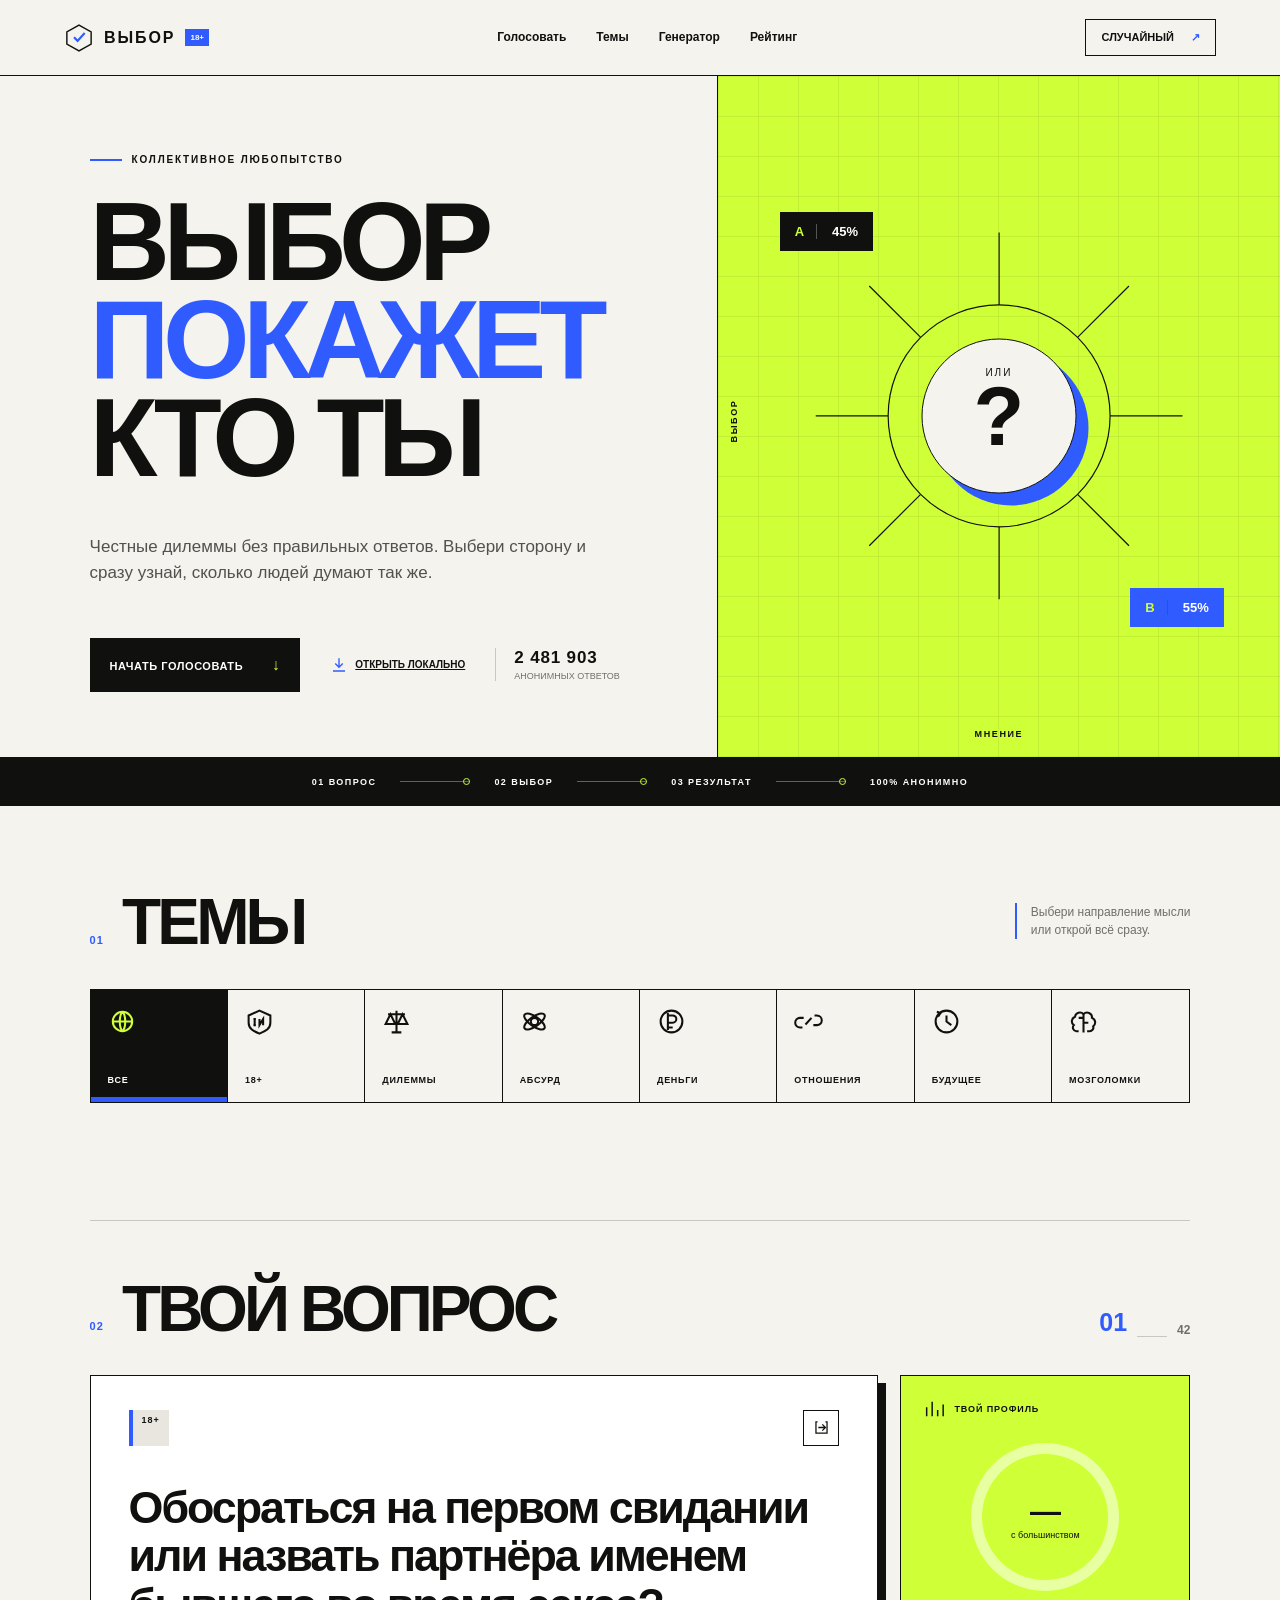
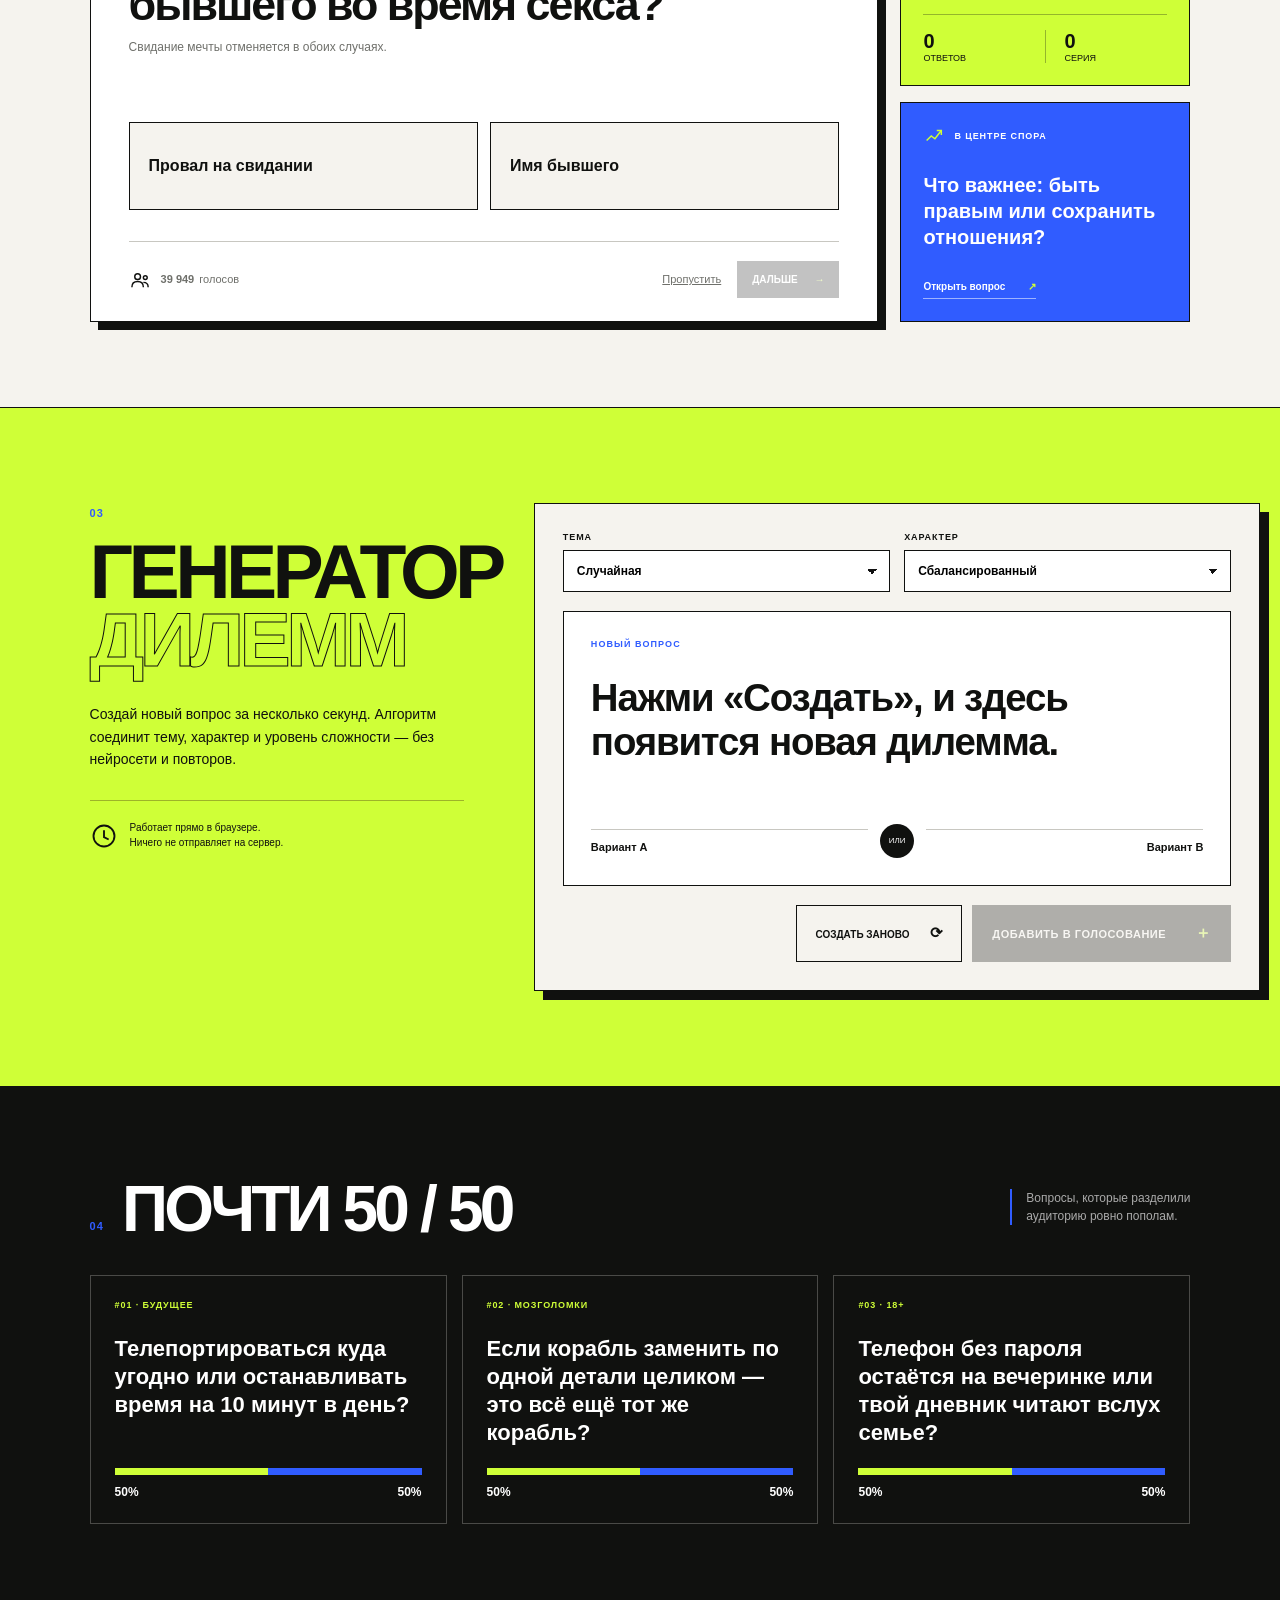
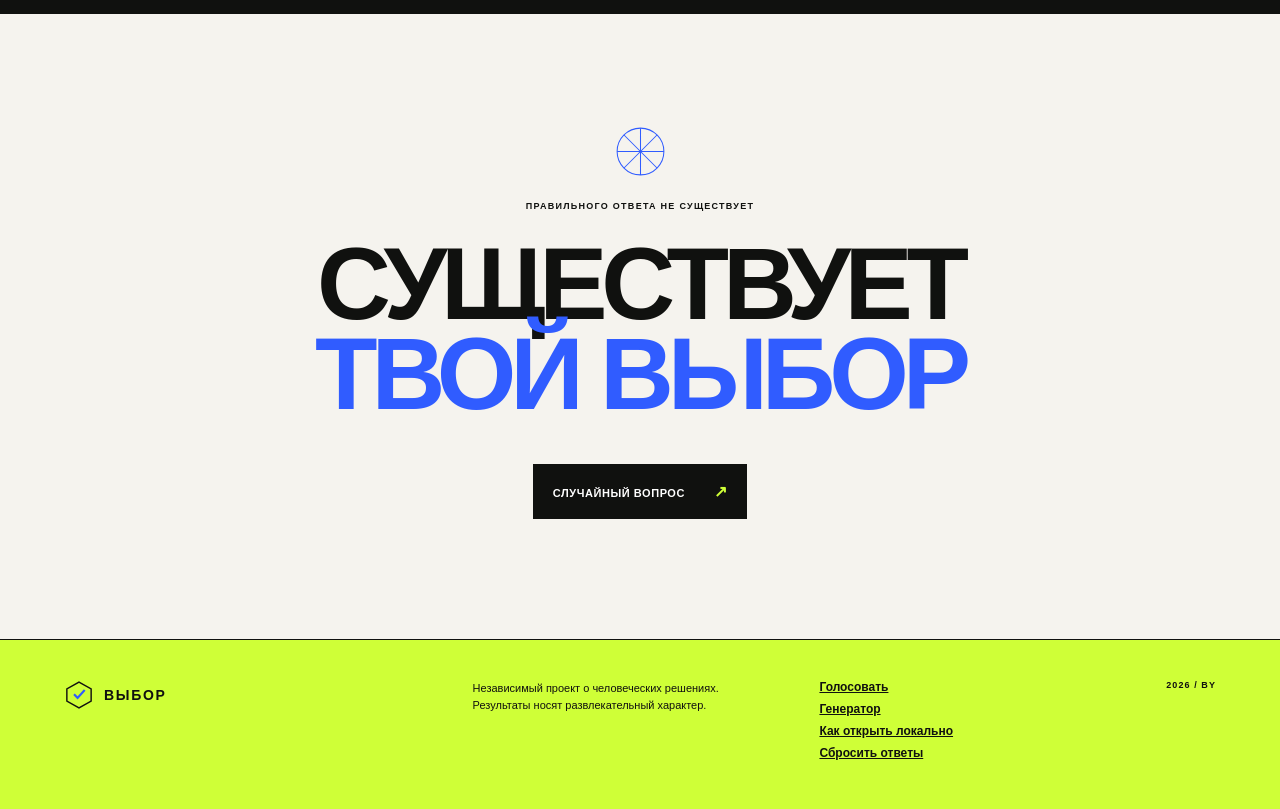
==== index.html @ ebdf3d7d "Add provocative adult dilemma category" ====
<!doctype html>
<html lang="ru">
<head>
  <meta charset="UTF-8" />
  <meta name="viewport" content="width=device-width, initial-scale=1.0" />
  <meta name="theme-color" content="#f5f3ee" />
  <title>Выбор — вопросы, которые делят людей</title>
  <meta name="description" content="Голосуй, сравнивай ответы и создавай собственные дилеммы." />
  <link rel="stylesheet" href="style.css" />
  <link rel="stylesheet" href="local-help.css" />
</head>
<body>
  <header class="site-header">
    <a class="brand" href="#top" aria-label="На главную">
      <svg viewBox="0 0 42 42" aria-hidden="true"><path d="M21 3 38 12.5v17L21 39 4 29.5v-17Z"/><path d="m14 20 5 5 10-11"/></svg>
      <span>ВЫБОР</span><i class="age-label">18+</i>
    </a>
    <nav class="nav" aria-label="Основная навигация">
      <button data-scroll="vote">Голосовать</button>
      <button data-scroll="topics">Темы</button>
      <button data-scroll="generator">Генератор</button>
      <button data-scroll="rating">Рейтинг</button>
    </nav>
    <button class="header-action" id="randomHeader">Случайный <span>↗</span></button>
  </header>

  <main id="top">
    <section class="hero">
      <div class="hero-copy">
        <div class="overline"><i></i> Коллективное любопытство</div>
        <h1>ВЫБОР<br><span>ПОКАЖЕТ</span><br>КТО ТЫ</h1>
        <p>Честные дилеммы без правильных ответов. Выбери сторону и сразу узнай, сколько людей думают так же.</p>
        <div class="hero-actions">
          <button class="solid-btn" data-scroll="vote">Начать голосовать <span>↓</span></button>
          <button class="local-help-link" data-local-help><svg viewBox="0 0 24 24"><path d="M12 3v12M7 10l5 5 5-5M4 20h16"/></svg> Открыть локально</button>
          <div class="total-counter"><strong id="totalVotesHero">2 481 903</strong><small>анонимных ответов</small></div>
        </div>
      </div>
      <div class="decision-visual" aria-hidden="true">
        <div class="visual-grid"></div>
        <svg class="visual-lines" viewBox="0 0 600 600">
          <path d="M300 67v92M300 441v92M67 300h92M441 300h92"/>
          <path d="M135 135l65 65M400 400l65 65M465 135l-65 65M200 400l-65 65"/>
          <circle cx="300" cy="300" r="141"/>
          <circle cx="300" cy="300" r="92"/>
        </svg>
        <div class="visual-core"><span>ИЛИ</span><b>?</b></div>
        <div class="node node-a"><i>A</i><span>45%</span></div>
        <div class="node node-b"><i>B</i><span>55%</span></div>
        <span class="axis-label label-x">МНЕНИЕ</span>
        <span class="axis-label label-y">ВЫБОР</span>
      </div>
    </section>

    <div class="signal-line" aria-hidden="true"><span>01 ВОПРОС</span><i></i><span>02 ВЫБОР</span><i></i><span>03 РЕЗУЛЬТАТ</span><i></i><span>100% АНОНИМНО</span></div>

    <section class="topics-section" id="topics">
      <div class="section-heading">
        <div><span class="section-number">01</span><h2>Темы</h2></div>
        <p>Выбери направление мысли<br>или открой всё сразу.</p>
      </div>
      <div class="topic-list" id="topicList"></div>
    </section>

    <section class="vote-section" id="vote">
      <div class="section-heading vote-heading">
        <div><span class="section-number">02</span><h2>Твой вопрос</h2></div>
        <div class="question-index"><span id="currentIndex">01</span><i></i><span id="questionCount">30</span></div>
      </div>

      <div class="vote-layout">
        <article class="poll-card" id="pollCard">
          <div class="card-topline">
            <span class="category-pill" id="questionCategory">ДИЛЕММЫ</span>
            <button class="icon-btn" id="copyBtn" title="Скопировать ссылку" aria-label="Скопировать ссылку">
              <svg viewBox="0 0 24 24"><path d="M8 12h8M13 8l4 4-4 4"/><path d="M17 5h2v14H5V5h2"/></svg>
            </button>
          </div>
          <h3 id="questionText">Загрузка вопроса…</h3>
          <p class="question-note" id="questionNote"></p>
          <div class="options" id="options" role="group" aria-label="Варианты ответа"></div>
          <div class="result-message" id="resultMessage" aria-live="polite"></div>
          <div class="card-footer">
            <div class="vote-count"><svg viewBox="0 0 24 24"><circle cx="9" cy="9" r="3"/><circle cx="17" cy="10" r="2"/><path d="M3 20c0-4 2-6 6-6s6 2 6 6M15 15c3 0 5 2 5 5"/></svg><strong id="voteCount">0</strong> голосов</div>
            <div class="card-actions"><button class="text-btn" id="skipBtn">Пропустить</button><button class="next-btn" id="nextBtn" disabled>Дальше <span>→</span></button></div>
          </div>
        </article>

        <aside class="side-panel">
          <div class="side-card your-stats">
            <div class="side-title"><svg viewBox="0 0 24 24"><path d="M4 20V10M10 20V4M16 20v-7M22 20V7"/></svg><span>ТВОЙ ПРОФИЛЬ</span></div>
            <div class="stat-ring" id="statRing"><strong id="agreementRate">—</strong><small>с большинством</small></div>
            <div class="mini-stats"><div><b id="answeredCount">0</b><span>ответов</span></div><div><b id="streakCount">0</b><span>серия</span></div></div>
          </div>
          <div class="side-card hot-card">
            <div class="side-title"><svg viewBox="0 0 24 24"><path d="M4 17 9 12l4 3 7-9"/><path d="M15 6h5v5"/></svg><span>В ЦЕНТРЕ СПОРА</span></div>
            <p id="hotQuestion">Что важнее: быть правым или сохранить отношения?</p>
            <button id="hotBtn">Открыть вопрос <span>↗</span></button>
          </div>
        </aside>
      </div>
    </section>

    <section class="generator-section" id="generator">
      <div class="generator-intro">
        <span class="section-number">03</span>
        <h2>Генератор<br><span>дилемм</span></h2>
        <p>Создай новый вопрос за несколько секунд. Алгоритм соединит тему, характер и уровень сложности — без нейросети и повторов.</p>
        <div class="generator-note"><svg viewBox="0 0 24 24"><circle cx="12" cy="12" r="9"/><path d="M12 7v6l4 2"/></svg><span>Работает прямо в браузере.<br>Ничего не отправляет на сервер.</span></div>
      </div>
      <div class="generator-panel">
        <div class="generator-controls">
          <label><span>ТЕМА</span><select id="genCategory"><option>Случайная</option><option>18+</option><option>Деньги</option><option>Отношения</option><option>Будущее</option><option>Абсурд</option><option>Выбор</option></select></label>
          <label><span>ХАРАКТЕР</span><select id="genTone"><option>Сбалансированный</option><option>Сложный</option><option>Ироничный</option><option>Жёсткий 18+</option></select></label>
        </div>
        <div class="generated-question" id="generatedQuestion">
          <span class="gen-label">НОВЫЙ ВОПРОС</span>
          <h3>Нажми «Создать», и здесь появится новая дилемма.</h3>
          <div class="gen-options"><span>Вариант A</span><i>ИЛИ</i><span>Вариант B</span></div>
        </div>
        <div class="generator-actions">
          <button class="outline-btn" id="regenerateBtn">Создать заново <span>⟳</span></button>
          <button class="solid-btn" id="addQuestionBtn" disabled>Добавить в голосование <span>＋</span></button>
        </div>
      </div>
    </section>

    <section class="rating-section" id="rating">
      <div class="section-heading light">
        <div><span class="section-number">04</span><h2>Почти 50 / 50</h2></div>
        <p>Вопросы, которые разделили<br>аудиторию ровно пополам.</p>
      </div>
      <div class="rating-grid" id="ratingGrid"></div>
    </section>

    <section class="manifesto">
      <svg viewBox="0 0 80 80" aria-hidden="true"><circle cx="40" cy="40" r="34"/><path d="M40 6v68M6 40h68M16 16l48 48M64 16 16 64"/></svg>
      <p>Правильного ответа не существует</p>
      <h2>СУЩЕСТВУЕТ<br><span>ТВОЙ ВЫБОР</span></h2>
      <button class="solid-btn" id="manifestoRandom">Случайный вопрос <span>↗</span></button>
    </section>
  </main>

  <footer>
    <a class="brand footer-brand" href="#top"><svg viewBox="0 0 42 42"><path d="M21 3 38 12.5v17L21 39 4 29.5v-17Z"/><path d="m14 20 5 5 10-11"/></svg><span>ВЫБОР</span></a>
    <p>Независимый проект о человеческих решениях.<br>Результаты носят развлекательный характер.</p>
    <div class="footer-links"><button data-scroll="vote">Голосовать</button><button data-scroll="generator">Генератор</button><button data-local-help>Как открыть локально</button><button id="resetStats">Сбросить ответы</button></div>
    <span class="copyright">2026 / BY</span>
  </footer>

  <div class="help-modal" id="localHelp" aria-hidden="true" role="dialog" aria-modal="true" aria-labelledby="helpTitle">
    <button class="modal-backdrop" data-close-help aria-label="Закрыть окно"></button>
    <div class="help-dialog">
      <div class="help-head">
        <div><span class="section-number">БЕЗ УСТАНОВКИ</span><h2 id="helpTitle">Сайт на твоём компьютере</h2></div>
        <button class="modal-close" data-close-help aria-label="Закрыть">×</button>
      </div>
      <p class="help-lead">Python, терминал и специальные программы не нужны. Сайт полностью статический и запускается обычным двойным кликом.</p>
      <div class="install-steps">
        <article><b>01</b><svg viewBox="0 0 32 32"><path d="M16 4v16M9 14l7 7 7-7M5 27h22"/></svg><h3>Скачай архив</h3><p>Нажми кнопку ниже. Браузер загрузит ZIP-архив проекта с GitHub.</p></article>
        <article><b>02</b><svg viewBox="0 0 32 32"><path d="M4 9h10l3 3h11v15H4Z"/><path d="M9 9V5h14v7"/></svg><h3>Распакуй</h3><p>Нажми на архив правой кнопкой и выбери «Извлечь всё» или «Распаковать».</p></article>
        <article><b>03</b><svg viewBox="0 0 32 32"><path d="M6 4h15l5 5v19H6Z"/><path d="M21 4v6h5M11 16h10M11 21h7"/></svg><h3>Открой index.html</h3><p>В распакованной папке дважды нажми <code>index.html</code>. Готово — сайт откроется в браузере.</p></article>
      </div>
      <div class="help-actions">
        <a class="download-btn" href="https://github.com/denissakun65-sys/vybor/archive/refs/heads/main.zip">Скачать сайт в ZIP <span>↓</span></a>
        <div><strong>Работает офлайн</strong><small>Голосования, генератор и личная статистика доступны без интернета.</small></div>
      </div>
      <details><summary>Если Windows показывает предупреждение</summary><p>Убедись, что открываешь именно файл <code>index.html</code>. Выбери «Открыть с помощью» → Chrome, Edge, Firefox или другой браузер. Ничего устанавливать не требуется.</p></details>
    </div>
  </div>

  <div class="toast" id="toast" role="status">Готово</div>
  <script src="app.js"></script>
</body>
</html>
---- style.css ----
:root{
  --ink:#10110f; --paper:#f5f3ee; --white:#fff; --lime:#cfff37;
  --blue:#305cff; --line:#c8c7c1; --muted:#6f706b; --soft:#e8e6df;
  --display:"Arial Narrow","Roboto Condensed",Arial,sans-serif;
}
*{box-sizing:border-box}html{scroll-behavior:smooth}body{margin:0;background:var(--paper);color:var(--ink);font-family:Arial,Helvetica,sans-serif}button,select{font:inherit}button{color:inherit}.site-header{height:76px;padding:0 5vw;display:flex;align-items:center;border-bottom:1px solid var(--ink);background:rgba(245,243,238,.94);backdrop-filter:blur(12px);position:sticky;top:0;z-index:20}.brand{display:flex;align-items:center;gap:10px;text-decoration:none;color:var(--ink);font:bold 16px var(--display);letter-spacing:.12em}.brand svg{width:30px;fill:none;stroke:currentColor;stroke-width:2}.brand svg path:last-child{stroke:var(--blue);stroke-width:3}.age-label{font-style:normal;font:900 8px Arial;background:var(--blue);color:white;padding:4px 5px;letter-spacing:0}.nav{display:flex;gap:30px;margin:auto}.nav button,.footer-links button{border:0;background:none;cursor:pointer;font-size:12px;font-weight:700}.nav button{padding:9px 0;border-bottom:2px solid transparent}.nav button:hover{border-color:var(--blue)}.header-action{border:1px solid var(--ink);background:transparent;padding:11px 15px;font-size:11px;font-weight:800;text-transform:uppercase;cursor:pointer}.header-action span{color:var(--blue);margin-left:14px}.hero{min-height:650px;display:grid;grid-template-columns:56% 44%;border-bottom:1px solid var(--ink)}.hero-copy{padding:78px 7vw 65px;display:flex;flex-direction:column;justify-content:center}.overline{font-size:10px;font-weight:800;letter-spacing:.18em;text-transform:uppercase;display:flex;align-items:center;gap:10px}.overline i{width:32px;height:2px;background:var(--blue)}h1,h2{font-family:var(--display);font-weight:900;letter-spacing:-.06em;line-height:.88;margin:0;text-transform:uppercase}.hero h1{font-size:clamp(67px,8.7vw,132px);margin:28px 0 30px}.hero h1 span{color:var(--blue)}.hero-copy>p{font-size:17px;line-height:1.55;max-width:570px;color:#51524e}.hero-actions{display:flex;align-items:center;gap:30px;margin-top:34px}.solid-btn{border:1px solid var(--ink);background:var(--ink);color:white;padding:17px 19px;text-transform:uppercase;font-size:11px;font-weight:800;letter-spacing:.05em;cursor:pointer;transition:.18s}.solid-btn:hover{background:var(--blue);border-color:var(--blue);transform:translateY(-2px)}.solid-btn span{color:var(--lime);font-size:16px;margin-left:25px}.total-counter{display:flex;flex-direction:column;border-left:1px solid var(--line);padding-left:18px}.total-counter strong{font:bold 17px var(--display);letter-spacing:.05em}.total-counter small{font-size:9px;text-transform:uppercase;color:var(--muted);margin-top:3px}.decision-visual{position:relative;background:var(--lime);border-left:1px solid var(--ink);overflow:hidden;min-height:570px}.visual-grid{position:absolute;inset:0;background-image:linear-gradient(#1111 1px,transparent 1px),linear-gradient(90deg,#1111 1px,transparent 1px);background-size:40px 40px}.visual-lines{position:absolute;inset:8%;width:84%;height:84%;fill:none;stroke:var(--ink);stroke-width:1.5}.visual-lines circle:last-child{stroke-dasharray:5 8;animation:spin 25s linear infinite;transform-origin:center}@keyframes spin{to{transform:rotate(360deg)}}.visual-core{position:absolute;inset:50% auto auto 50%;transform:translate(-50%,-50%);width:155px;height:155px;border:1px solid var(--ink);border-radius:50%;background:var(--paper);display:grid;place-items:center;box-shadow:12px 12px 0 var(--blue)}.visual-core span{font-size:10px;letter-spacing:.2em;position:absolute;top:27px}.visual-core b{font:900 83px/1 var(--display)}.node{position:absolute;background:var(--ink);color:white;padding:12px 15px;display:flex;align-items:center;gap:15px;font:bold 13px var(--display)}.node i{font-style:normal;color:var(--lime);border-right:1px solid #555;padding-right:12px}.node-a{left:11%;top:20%}.node-b{right:10%;bottom:19%;background:var(--blue)}.axis-label{position:absolute;font-size:9px;font-weight:bold;letter-spacing:.18em}.label-x{bottom:18px;left:50%;transform:translateX(-50%)}.label-y{left:16px;top:50%;transform:rotate(-90deg) translateX(-50%);transform-origin:left}.signal-line{height:48px;display:flex;align-items:center;justify-content:center;gap:24px;background:var(--ink);color:white;font-size:9px;font-weight:800;letter-spacing:.16em;overflow:hidden;white-space:nowrap}.signal-line i{width:70px;height:1px;background:var(--blue);position:relative}.signal-line i:after{content:"";width:5px;height:5px;border:1px solid var(--lime);border-radius:50%;position:absolute;right:0;top:-3px}.topics-section,.vote-section{padding:85px 7vw}.section-heading{display:flex;justify-content:space-between;align-items:flex-end;margin-bottom:38px}.section-heading>div{display:flex;align-items:flex-end;gap:18px}.section-number{font:bold 11px var(--display);color:var(--blue);letter-spacing:.1em;margin-bottom:5px}.section-heading h2{font-size:clamp(42px,5vw,72px)}.section-heading>p{font-size:12px;line-height:1.5;color:var(--muted);border-left:2px solid var(--blue);padding-left:14px}.topic-list{display:grid;grid-template-columns:repeat(8,1fr);border:1px solid var(--ink)}.topic-btn{min-height:112px;border:0;border-right:1px solid var(--ink);background:transparent;padding:17px;text-align:left;display:flex;flex-direction:column;justify-content:space-between;cursor:pointer;transition:.17s}.topic-btn:last-child{border-right:0}.topic-btn:hover,.topic-btn.active{background:var(--ink);color:white}.topic-btn.active{box-shadow:inset 0 -5px var(--blue)}.topic-icon{width:29px;height:29px;fill:none;stroke:currentColor;stroke-width:1.7}.topic-btn.active .topic-icon{stroke:var(--lime)}.topic-btn span{font-size:9px;font-weight:800;letter-spacing:.08em}.vote-section{padding-top:32px}.vote-heading{border-top:1px solid var(--line);padding-top:60px}.question-index{font:bold 12px var(--display)!important;color:var(--muted);gap:10px!important}.question-index i{width:30px;height:1px;background:var(--line)}.question-index #currentIndex{font-size:25px;color:var(--blue)}.vote-layout{display:grid;grid-template-columns:minmax(0,1fr) 290px;gap:22px}.poll-card{background:white;border:1px solid var(--ink);padding:34px 38px 23px;min-height:510px;display:flex;flex-direction:column;box-shadow:8px 8px 0 var(--ink);transition:.22s}.poll-card.change{opacity:0;transform:translateY(8px)}.card-topline{display:flex;justify-content:space-between}.category-pill{border-left:4px solid var(--blue);padding:5px 9px;background:var(--soft);font-size:9px;font-weight:800;letter-spacing:.1em}.icon-btn{width:36px;height:36px;border:1px solid var(--ink);background:white;display:grid;place-items:center;cursor:pointer}.icon-btn:hover{background:var(--lime)}.icon-btn svg{width:19px;fill:none;stroke:currentColor;stroke-width:1.6}.poll-card h3{font:900 clamp(30px,3.5vw,53px)/1.08 var(--display);letter-spacing:-.045em;margin:37px 0 12px;max-width:940px}.question-note{font-size:12px;color:var(--muted);margin:0 0 28px}.options{display:grid;grid-template-columns:1fr 1fr;gap:12px;margin-top:auto}.option-btn{min-height:88px;border:1px solid var(--ink);background:var(--paper);position:relative;overflow:hidden;padding:19px;text-align:left;cursor:pointer;font-weight:800;transition:.15s}.option-btn:hover:not(:disabled){border-color:var(--blue);box-shadow:inset 0 0 0 1px var(--blue)}.option-btn .fill{position:absolute;inset:0 auto 0 0;width:0;background:var(--lime);transition:width .7s cubic-bezier(.2,.8,.2,1)}.option-btn:nth-child(even) .fill{background:#aebcff}.option-content{position:relative;z-index:1;display:flex;justify-content:space-between;gap:12px;align-items:center}.option-btn .percent{display:none;font:bold 25px var(--display)}.option-btn.revealed .percent{display:block}.option-btn.chosen{box-shadow:inset 0 0 0 3px var(--blue)}.option-btn:disabled{color:var(--ink);cursor:default}.result-message{height:19px;margin-top:12px;font-size:11px;font-weight:700;color:var(--blue)}.card-footer{display:flex;justify-content:space-between;align-items:center;border-top:1px solid var(--line);padding-top:19px}.vote-count{display:flex;align-items:center;gap:5px;font-size:11px;color:var(--muted)}.vote-count svg{width:23px;fill:none;stroke:var(--ink);stroke-width:1.5;margin-right:4px}.card-actions{display:flex;gap:10px}.text-btn{border:0;background:none;text-decoration:underline;font-size:11px;color:var(--muted);cursor:pointer}.next-btn{border:1px solid var(--ink);background:var(--ink);color:white;padding:12px 14px;font-size:10px;font-weight:800;text-transform:uppercase;cursor:pointer}.next-btn span{color:var(--lime);margin-left:14px}.next-btn:disabled{opacity:.25}.side-panel{display:flex;flex-direction:column;gap:16px}.side-card{border:1px solid var(--ink);padding:22px}.your-stats{background:var(--lime)}.side-title{display:flex;align-items:center;gap:9px;font-size:9px;font-weight:800;letter-spacing:.1em}.side-title svg{width:22px;fill:none;stroke:currentColor;stroke-width:1.6}.stat-ring{width:148px;height:148px;margin:23px auto;border-radius:50%;display:flex;flex-direction:column;justify-content:center;align-items:center;background:conic-gradient(var(--ink) 0deg,#fff8 0);position:relative}.stat-ring:after{content:"";position:absolute;inset:11px;border-radius:50%;background:var(--lime)}.stat-ring strong,.stat-ring small{position:relative;z-index:1}.stat-ring strong{font:bold 31px var(--display)}.stat-ring small{font-size:9px}.mini-stats{display:grid;grid-template-columns:1fr 1fr;border-top:1px solid #94b62b;padding-top:15px}.mini-stats div{display:flex;flex-direction:column}.mini-stats div+div{border-left:1px solid #94b62b;padding-left:18px}.mini-stats b{font:bold 20px var(--display)}.mini-stats span{font-size:9px;text-transform:uppercase}.hot-card{background:var(--blue);color:white;flex:1}.hot-card .side-title svg{stroke:var(--lime)}.hot-card p{font:bold 20px/1.3 var(--display);margin:25px 0}.hot-card button{border:0;border-bottom:1px solid #fff8;background:none;color:white;padding:6px 0;font-size:10px;font-weight:bold;cursor:pointer}.hot-card button span{color:var(--lime);margin-left:20px}.generator-section{background:var(--lime);border-top:1px solid var(--ink);border-bottom:1px solid var(--ink);padding:95px 7vw;display:grid;grid-template-columns:34% 66%;gap:70px}.generator-intro h2{font-size:clamp(51px,6vw,86px);margin:17px 0 30px}.generator-intro h2 span{-webkit-text-stroke:1px var(--ink);color:transparent}.generator-intro>p{font-size:14px;line-height:1.6;max-width:400px}.generator-note{display:flex;gap:12px;align-items:center;border-top:1px solid #9db329;margin-top:30px;padding-top:20px;font-size:10px;line-height:1.45}.generator-note svg{width:28px;fill:none;stroke:var(--ink);stroke-width:1.6}.generator-panel{background:var(--paper);border:1px solid var(--ink);box-shadow:9px 9px 0 var(--ink);padding:28px}.generator-controls{display:grid;grid-template-columns:1fr 1fr;gap:14px}.generator-controls label{display:flex;flex-direction:column;gap:8px;font-size:9px;font-weight:bold;letter-spacing:.1em}.generator-controls select{appearance:none;border:1px solid var(--ink);background:white;padding:13px;font-size:12px;background-image:linear-gradient(45deg,transparent 50%,#111 50%),linear-gradient(135deg,#111 50%,transparent 50%);background-position:calc(100% - 17px) 18px,calc(100% - 12px) 18px;background-size:5px 5px;background-repeat:no-repeat}.generated-question{min-height:275px;background:white;border:1px solid var(--ink);margin:19px 0;padding:27px;display:flex;flex-direction:column}.gen-label{font-size:9px;font-weight:bold;color:var(--blue);letter-spacing:.12em}.generated-question h3{font:bold clamp(25px,3vw,39px)/1.15 var(--display);letter-spacing:-.03em;margin:27px 0}.gen-options{display:grid;grid-template-columns:1fr auto 1fr;gap:12px;align-items:center;margin-top:auto}.gen-options span{border-top:1px solid var(--line);padding-top:11px;font-size:11px;font-weight:bold}.gen-options span:last-child{text-align:right}.gen-options i{font-style:normal;font-size:8px;background:var(--ink);color:white;border-radius:50%;width:34px;height:34px;display:grid;place-items:center}.generator-actions{display:flex;justify-content:flex-end;gap:10px}.outline-btn{border:1px solid var(--ink);background:transparent;padding:15px 18px;text-transform:uppercase;font-size:10px;font-weight:bold;cursor:pointer}.outline-btn:hover{background:white}.outline-btn span{margin-left:18px;font-size:15px}.generator-actions .solid-btn:disabled{opacity:.3;cursor:not-allowed}.rating-section{background:var(--ink);color:white;padding:90px 7vw}.section-heading.light p{color:#aaa}.rating-grid{display:grid;grid-template-columns:repeat(3,1fr);gap:15px}.rating-card{border:1px solid #4a4a47;padding:24px;min-height:238px;display:flex;flex-direction:column;cursor:pointer;transition:.18s}.rating-card:hover{border-color:var(--lime);transform:translateY(-4px)}.rating-card .rank{font-size:9px;font-weight:bold;color:var(--lime);letter-spacing:.1em}.rating-card h3{font:bold 22px/1.28 var(--display);margin:25px 0 auto}.split-bar{height:7px;display:flex;margin:20px 0 10px}.split-bar i:first-child{background:var(--lime)}.split-bar i:last-child{background:var(--blue)}.split-labels{display:flex;justify-content:space-between;font:bold 12px var(--display)}.manifesto{text-align:center;padding:110px 20px 120px}.manifesto>svg{width:55px;fill:none;stroke:var(--blue);stroke-width:1.5}.manifesto>p{font-size:9px;text-transform:uppercase;font-weight:bold;letter-spacing:.14em;margin:18px 0 28px}.manifesto h2{font-size:clamp(53px,8vw,115px)}.manifesto h2 span{color:var(--blue)}.manifesto .solid-btn{margin-top:45px}footer{background:var(--lime);border-top:1px solid var(--ink);padding:40px 5vw;min-height:170px;display:grid;grid-template-columns:1.2fr 1fr 1fr auto;gap:38px;align-items:start}.footer-brand{font-size:14px}footer p{margin:0;font-size:11px;line-height:1.6}.footer-links{display:flex;flex-direction:column;align-items:flex-start;gap:8px}.footer-links button{padding:0;text-decoration:underline}.copyright{font-size:9px;font-weight:bold;letter-spacing:.12em}.toast{position:fixed;left:50%;bottom:25px;transform:translate(-50%,20px);opacity:0;background:var(--ink);color:white;padding:13px 20px;font-size:11px;font-weight:bold;z-index:50;transition:.2s}.toast.show{opacity:1;transform:translate(-50%,0)}
@media(max-width:950px){.nav{display:none}.site-header{justify-content:space-between}.hero{grid-template-columns:1fr}.hero-copy{padding:65px 7vw}.decision-visual{min-height:500px;border-left:0;border-top:1px solid}.topic-list{grid-template-columns:repeat(4,1fr)}.topic-btn{border-bottom:1px solid var(--ink)}.vote-layout{grid-template-columns:1fr}.side-panel{display:grid;grid-template-columns:1fr 1fr}.generator-section{grid-template-columns:1fr;gap:35px}.rating-grid{grid-template-columns:1fr 1fr}.rating-card:last-child{display:none}footer{grid-template-columns:1fr 1fr}}
@media(max-width:600px){.site-header{height:65px}.header-action{font-size:0}.header-action span{font-size:17px;margin:0}.hero-copy{padding:48px 20px}.hero h1{font-size:57px}.hero-copy>p{font-size:14px}.hero-actions{align-items:flex-start;flex-direction:column}.decision-visual{min-height:360px}.visual-core{width:120px;height:120px}.visual-core b{font-size:65px}.visual-core span{top:20px}.signal-line{justify-content:flex-start;padding-left:20px}.topics-section,.vote-section,.rating-section{padding:60px 20px}.section-heading>p{display:none}.section-heading h2{font-size:40px}.topic-list{grid-template-columns:repeat(2,1fr)}.topic-btn{min-height:90px}.poll-card{padding:22px 17px 18px;box-shadow:5px 5px 0 var(--ink)}.poll-card h3{font-size:29px}.options{grid-template-columns:1fr}.option-btn{min-height:67px}.card-footer{align-items:flex-end}.vote-count{max-width:100px;flex-wrap:wrap}.side-panel{grid-template-columns:1fr}.generator-section{padding:65px 20px}.generator-intro h2{font-size:54px}.generator-panel{padding:17px;box-shadow:5px 5px 0 var(--ink)}.generator-controls{grid-template-columns:1fr}.generated-question{padding:20px;min-height:310px}.gen-options{grid-template-columns:1fr}.gen-options span:last-child{text-align:left}.gen-options i{display:none}.generator-actions{flex-direction:column}.generator-actions button{width:100%}.rating-grid{grid-template-columns:1fr}.rating-card:nth-child(2){display:none}.manifesto{padding:80px 20px}.manifesto h2{font-size:48px}footer{grid-template-columns:1fr}}
---- local-help.css ----
.local-help-link{border:0;background:transparent;padding:10px 0;display:flex;align-items:center;gap:7px;font-size:10px;font-weight:800;text-transform:uppercase;text-decoration:underline;cursor:pointer;white-space:nowrap}.local-help-link svg{width:18px;fill:none;stroke:var(--blue);stroke-width:1.8}.help-modal{position:fixed;inset:0;z-index:100;display:none;place-items:center;padding:24px}.help-modal.open{display:grid}.modal-backdrop{position:absolute;inset:0;border:0;background:#10110fe8;cursor:default}.help-dialog{position:relative;width:min(980px,100%);max-height:calc(100vh - 48px);overflow:auto;background:var(--paper);border:1px solid var(--ink);box-shadow:12px 12px 0 var(--blue);padding:34px}.help-head{display:flex;justify-content:space-between;align-items:flex-start;border-bottom:1px solid var(--ink);padding-bottom:25px}.help-head>div{display:block}.help-head h2{font-size:clamp(35px,5vw,62px);margin-top:11px}.modal-close{border:1px solid var(--ink);background:transparent;width:40px;height:40px;font-size:25px;line-height:1;cursor:pointer}.modal-close:hover{background:var(--lime)}.help-lead{max-width:680px;font-size:14px;line-height:1.6;color:var(--muted);margin:24px 0}.install-steps{display:grid;grid-template-columns:repeat(3,1fr);border:1px solid var(--ink)}.install-steps article{padding:23px;min-height:230px;position:relative}.install-steps article+article{border-left:1px solid var(--ink)}.install-steps article>b{position:absolute;right:17px;top:15px;font:900 12px var(--display);color:var(--blue)}.install-steps svg{width:38px;height:38px;fill:none;stroke:var(--ink);stroke-width:1.5;margin-bottom:24px}.install-steps h3{font:900 20px var(--display);text-transform:uppercase;margin:0 0 10px}.install-steps p{font-size:11px;line-height:1.55;color:var(--muted);margin:0}.install-steps code,.help-dialog details code{background:var(--soft);color:var(--ink);padding:2px 4px}.help-actions{display:grid;grid-template-columns:auto 1fr;gap:23px;align-items:center;background:var(--lime);border:1px solid var(--ink);border-top:0;padding:20px}.download-btn{background:var(--ink);color:white;text-decoration:none;padding:17px 20px;font-size:11px;font-weight:800;text-transform:uppercase;white-space:nowrap}.download-btn:hover{background:var(--blue)}.download-btn span{color:var(--lime);margin-left:30px;font-size:16px}.help-actions>div{display:flex;flex-direction:column;gap:3px}.help-actions strong{font:bold 13px var(--display);text-transform:uppercase}.help-actions small{font-size:10px;color:#4c591d}.help-dialog details{border-top:1px solid var(--line);margin-top:22px;padding-top:16px;font-size:11px}.help-dialog summary{font-weight:bold;cursor:pointer}.help-dialog details p{line-height:1.5;color:var(--muted)}body.modal-open{overflow:hidden}@media(max-width:760px){.hero-actions{gap:18px}.help-dialog{padding:21px}.install-steps{grid-template-columns:1fr}.install-steps article{min-height:170px}.install-steps article+article{border-left:0;border-top:1px solid var(--ink)}.help-actions{grid-template-columns:1fr}.download-btn{text-align:center}.help-modal{padding:13px}.help-head h2{font-size:35px}.modal-close{flex:0 0 auto}.help-lead{font-size:12px}}
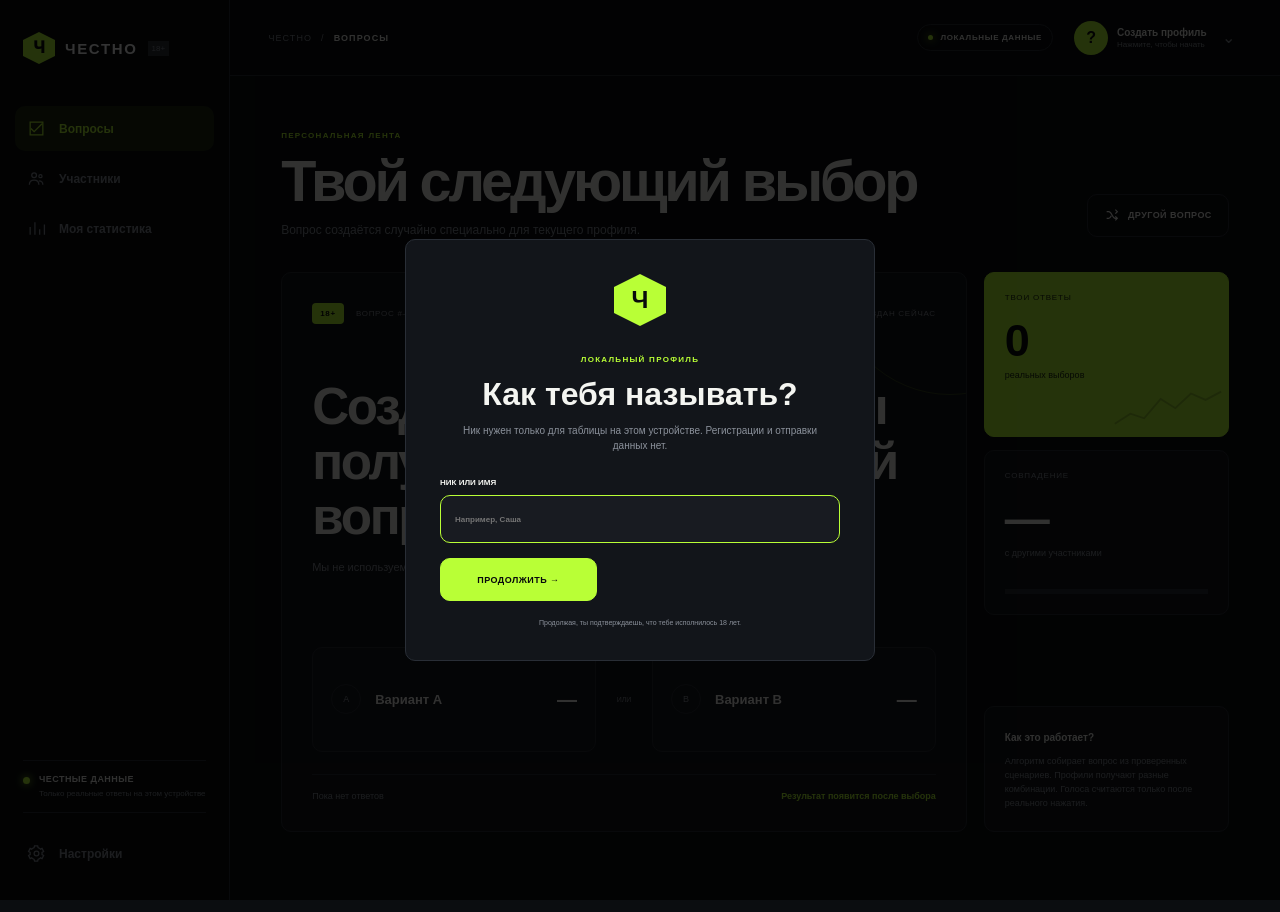
==== commit 2a8167bf: "Rebuild as customizable honest local voting app" ====
--- a/index.html
+++ b/index.html
@@ -1,175 +1,106 @@
 <!doctype html>
-<html lang="ru">
+<html lang="ru" data-theme="dark">
 <head>
-  <meta charset="UTF-8" />
-  <meta name="viewport" content="width=device-width, initial-scale=1.0" />
-  <meta name="theme-color" content="#f5f3ee" />
-  <title>Выбор — вопросы, которые делят людей</title>
-  <meta name="description" content="Голосуй, сравнивай ответы и создавай собственные дилеммы." />
-  <link rel="stylesheet" href="style.css" />
-  <link rel="stylesheet" href="local-help.css" />
+  <meta charset="UTF-8"><meta name="viewport" content="width=device-width,initial-scale=1">
+  <meta name="theme-color" content="#0b0d10">
+  <title>ЧЕСТНО — личные дилеммы 18+</title>
+  <meta name="description" content="Случайные честные дилеммы, реальные локальные результаты и таблица участников.">
+  <link rel="stylesheet" href="style.css">
 </head>
 <body>
-  <header class="site-header">
-    <a class="brand" href="#top" aria-label="На главную">
-      <svg viewBox="0 0 42 42" aria-hidden="true"><path d="M21 3 38 12.5v17L21 39 4 29.5v-17Z"/><path d="m14 20 5 5 10-11"/></svg>
-      <span>ВЫБОР</span><i class="age-label">18+</i>
-    </a>
-    <nav class="nav" aria-label="Основная навигация">
-      <button data-scroll="vote">Голосовать</button>
-      <button data-scroll="topics">Темы</button>
-      <button data-scroll="generator">Генератор</button>
-      <button data-scroll="rating">Рейтинг</button>
+  <svg class="svg-defs" aria-hidden="true"><defs>
+    <symbol id="i-vote" viewBox="0 0 24 24"><path d="m5 12 4 4L19 6"/><path d="M4 4h16v16H4z"/></symbol>
+    <symbol id="i-users" viewBox="0 0 24 24"><circle cx="9" cy="8" r="3"/><circle cx="17" cy="9" r="2"/><path d="M3 20c0-4 2-6 6-6s6 2 6 6M15 15c3 0 5 2 5 5"/></symbol>
+    <symbol id="i-chart" viewBox="0 0 24 24"><path d="M4 20V10M10 20V4M16 20v-7M22 20V7"/></symbol>
+    <symbol id="i-settings" viewBox="0 0 24 24"><circle cx="12" cy="12" r="3"/><path d="M19 13.5v-3l2-1-2-4-2 1a8 8 0 0 0-3-2l-.5-2h-4L9 4.5a8 8 0 0 0-3 2l-2-1-2 4 2 1v3l-2 1 2 4 2-1a8 8 0 0 0 3 2l.5 2h4l.5-2a8 8 0 0 0 3-2l2 1 2-4z"/></symbol>
+    <symbol id="i-random" viewBox="0 0 24 24"><path d="M4 7h3c5 0 5 10 10 10h3M17 4l3 3-3 3M4 17h3c2 0 3-2 4-4M17 14l3 3-3 3"/></symbol>
+    <symbol id="i-plus" viewBox="0 0 24 24"><path d="M12 5v14M5 12h14"/></symbol>
+    <symbol id="i-close" viewBox="0 0 24 24"><path d="m5 5 14 14M19 5 5 19"/></symbol>
+    <symbol id="i-download" viewBox="0 0 24 24"><path d="M12 3v12M7 10l5 5 5-5M4 20h16"/></symbol>
+  </defs></svg>
+
+  <aside class="sidebar">
+    <a class="logo" href="#"><span class="logo-shape">Ч</span><b>ЧЕСТНО</b><i>18+</i></a>
+    <nav>
+      <button class="nav-item active" data-view="vote"><svg><use href="#i-vote"/></svg><span>Вопросы</span></button>
+      <button class="nav-item" data-view="people"><svg><use href="#i-users"/></svg><span>Участники</span></button>
+      <button class="nav-item" data-view="insights"><svg><use href="#i-chart"/></svg><span>Моя статистика</span></button>
     </nav>
-    <button class="header-action" id="randomHeader">Случайный <span>↗</span></button>
-  </header>
+    <div class="sidebar-bottom">
+      <div class="honesty"><i></i><div><b>Честные данные</b><span>Только реальные ответы на этом устройстве</span></div></div>
+      <button class="nav-item" id="settingsOpen"><svg><use href="#i-settings"/></svg><span>Настройки</span></button>
+    </div>
+  </aside>
 
-  <main id="top">
-    <section class="hero">
-      <div class="hero-copy">
-        <div class="overline"><i></i> Коллективное любопытство</div>
-        <h1>ВЫБОР<br><span>ПОКАЖЕТ</span><br>КТО ТЫ</h1>
-        <p>Честные дилеммы без правильных ответов. Выбери сторону и сразу узнай, сколько людей думают так же.</p>
-        <div class="hero-actions">
-          <button class="solid-btn" data-scroll="vote">Начать голосовать <span>↓</span></button>
-          <button class="local-help-link" data-local-help><svg viewBox="0 0 24 24"><path d="M12 3v12M7 10l5 5 5-5M4 20h16"/></svg> Открыть локально</button>
-          <div class="total-counter"><strong id="totalVotesHero">2 481 903</strong><small>анонимных ответов</small></div>
+  <div class="app-shell">
+    <header class="topbar">
+      <button class="mobile-menu" id="mobileMenu" aria-label="Меню">☰</button>
+      <div class="breadcrumb"><span>ЧЕСТНО</span><i>/</i><b id="pageTitle">ВОПРОСЫ</b></div>
+      <div class="top-actions">
+        <div class="data-badge"><i></i> ЛОКАЛЬНЫЕ ДАННЫЕ</div>
+        <button class="profile-button" id="profileButton"><span class="profile-avatar" id="topAvatar">?</span><div><b id="topName">Создать профиль</b><small id="topMeta">Нажмите, чтобы начать</small></div><span class="chevron">⌄</span></button>
+      </div>
+    </header>
+
+    <main>
+      <section class="view active" id="view-vote">
+        <div class="view-head">
+          <div><span class="kicker">ПЕРСОНАЛЬНАЯ ЛЕНТА</span><h1>Твой следующий выбор</h1><p>Вопрос создаётся случайно специально для текущего профиля.</p></div>
+          <button class="secondary-button" id="newQuestion"><svg><use href="#i-random"/></svg> Другой вопрос</button>
         </div>
-      </div>
-      <div class="decision-visual" aria-hidden="true">
-        <div class="visual-grid"></div>
-        <svg class="visual-lines" viewBox="0 0 600 600">
-          <path d="M300 67v92M300 441v92M67 300h92M441 300h92"/>
-          <path d="M135 135l65 65M400 400l65 65M465 135l-65 65M200 400l-65 65"/>
-          <circle cx="300" cy="300" r="141"/>
-          <circle cx="300" cy="300" r="92"/>
-        </svg>
-        <div class="visual-core"><span>ИЛИ</span><b>?</b></div>
-        <div class="node node-a"><i>A</i><span>45%</span></div>
-        <div class="node node-b"><i>B</i><span>55%</span></div>
-        <span class="axis-label label-x">МНЕНИЕ</span>
-        <span class="axis-label label-y">ВЫБОР</span>
-      </div>
-    </section>
 
-    <div class="signal-line" aria-hidden="true"><span>01 ВОПРОС</span><i></i><span>02 ВЫБОР</span><i></i><span>03 РЕЗУЛЬТАТ</span><i></i><span>100% АНОНИМНО</span></div>
+        <div class="content-grid">
+          <article class="poll-panel" id="pollPanel">
+            <div class="poll-meta"><span class="category" id="pollCategory">18+</span><span id="questionSerial">ВОПРОС #—</span><span class="fresh"><i></i> СОЗДАН СЕЙЧАС</span></div>
+            <h2 id="pollQuestion">Создай профиль, чтобы получить персональный вопрос.</h2>
+            <p class="condition" id="pollCondition">Мы не используем выдуманные результаты или ботов.</p>
+            <div class="choice-grid" id="choiceGrid">
+              <button class="choice" disabled><span class="choice-key">A</span><b>Вариант A</b><span class="choice-percent">—</span><i></i></button>
+              <div class="or">ИЛИ</div>
+              <button class="choice" disabled><span class="choice-key">B</span><b>Вариант B</b><span class="choice-percent">—</span><i></i></button>
+            </div>
+            <div class="poll-footer"><span id="realVoteCount">Пока нет ответов</span><strong id="resultNote">Результат появится после выбора</strong></div>
+          </article>
 
-    <section class="topics-section" id="topics">
-      <div class="section-heading">
-        <div><span class="section-number">01</span><h2>Темы</h2></div>
-        <p>Выбери направление мысли<br>или открой всё сразу.</p>
-      </div>
-      <div class="topic-list" id="topicList"></div>
-    </section>
+          <aside class="right-column">
+            <div class="metric-card accent"><span>ТВОИ ОТВЕТЫ</span><strong id="sideAnswers">0</strong><small>реальных выборов</small><svg viewBox="0 0 120 45"><path d="M2 39 19 28l15 5 18-21 16 10 17-16 16 7 17-9"/></svg></div>
+            <div class="metric-card"><span>СОВПАДЕНИЕ</span><strong id="sideMatch">—</strong><small>с другими участниками</small><div class="meter"><i id="sideMatchBar"></i></div></div>
+            <div class="info-card"><b>Как это работает?</b><p>Алгоритм собирает вопрос из проверенных сценариев. Профили получают разные комбинации. Голоса считаются только после реального нажатия.</p></div>
+          </aside>
+        </div>
+      </section>
 
-    <section class="vote-section" id="vote">
-      <div class="section-heading vote-heading">
-        <div><span class="section-number">02</span><h2>Твой вопрос</h2></div>
-        <div class="question-index"><span id="currentIndex">01</span><i></i><span id="questionCount">30</span></div>
-      </div>
+      <section class="view" id="view-people">
+        <div class="view-head"><div><span class="kicker">ЭТО УСТРОЙСТВО</span><h1>Таблица участников</h1><p>Только настоящие локальные профили и их фактические ответы.</p></div><button class="primary-button" id="addPerson"><svg><use href="#i-plus"/></svg> Добавить человека</button></div>
+        <div class="table-note"><svg><use href="#i-users"/></svg><p><b>Почему таблица локальная?</b><br>Сайт работает без сервера и регистрации. Здесь отображаются люди, которые голосовали в этом браузере. Никаких придуманных имён и чисел.</p></div>
+        <div class="people-table-wrap"><table class="people-table"><thead><tr><th>#</th><th>Участник</th><th>Ответов</th><th>С большинством</th><th>Последняя активность</th><th></th></tr></thead><tbody id="peopleRows"></tbody></table><div class="empty-table" id="emptyPeople">Пока нет участников. Добавьте первого человека.</div></div>
+      </section>
 
-      <div class="vote-layout">
-        <article class="poll-card" id="pollCard">
-          <div class="card-topline">
-            <span class="category-pill" id="questionCategory">ДИЛЕММЫ</span>
-            <button class="icon-btn" id="copyBtn" title="Скопировать ссылку" aria-label="Скопировать ссылку">
-              <svg viewBox="0 0 24 24"><path d="M8 12h8M13 8l4 4-4 4"/><path d="M17 5h2v14H5V5h2"/></svg>
-            </button>
-          </div>
-          <h3 id="questionText">Загрузка вопроса…</h3>
-          <p class="question-note" id="questionNote"></p>
-          <div class="options" id="options" role="group" aria-label="Варианты ответа"></div>
-          <div class="result-message" id="resultMessage" aria-live="polite"></div>
-          <div class="card-footer">
-            <div class="vote-count"><svg viewBox="0 0 24 24"><circle cx="9" cy="9" r="3"/><circle cx="17" cy="10" r="2"/><path d="M3 20c0-4 2-6 6-6s6 2 6 6M15 15c3 0 5 2 5 5"/></svg><strong id="voteCount">0</strong> голосов</div>
-            <div class="card-actions"><button class="text-btn" id="skipBtn">Пропустить</button><button class="next-btn" id="nextBtn" disabled>Дальше <span>→</span></button></div>
-          </div>
-        </article>
-
-        <aside class="side-panel">
-          <div class="side-card your-stats">
-            <div class="side-title"><svg viewBox="0 0 24 24"><path d="M4 20V10M10 20V4M16 20v-7M22 20V7"/></svg><span>ТВОЙ ПРОФИЛЬ</span></div>
-            <div class="stat-ring" id="statRing"><strong id="agreementRate">—</strong><small>с большинством</small></div>
-            <div class="mini-stats"><div><b id="answeredCount">0</b><span>ответов</span></div><div><b id="streakCount">0</b><span>серия</span></div></div>
-          </div>
-          <div class="side-card hot-card">
-            <div class="side-title"><svg viewBox="0 0 24 24"><path d="M4 17 9 12l4 3 7-9"/><path d="M15 6h5v5"/></svg><span>В ЦЕНТРЕ СПОРА</span></div>
-            <p id="hotQuestion">Что важнее: быть правым или сохранить отношения?</p>
-            <button id="hotBtn">Открыть вопрос <span>↗</span></button>
-          </div>
-        </aside>
-      </div>
-    </section>
-
-    <section class="generator-section" id="generator">
-      <div class="generator-intro">
-        <span class="section-number">03</span>
-        <h2>Генератор<br><span>дилемм</span></h2>
-        <p>Создай новый вопрос за несколько секунд. Алгоритм соединит тему, характер и уровень сложности — без нейросети и повторов.</p>
-        <div class="generator-note"><svg viewBox="0 0 24 24"><circle cx="12" cy="12" r="9"/><path d="M12 7v6l4 2"/></svg><span>Работает прямо в браузере.<br>Ничего не отправляет на сервер.</span></div>
-      </div>
-      <div class="generator-panel">
-        <div class="generator-controls">
-          <label><span>ТЕМА</span><select id="genCategory"><option>Случайная</option><option>18+</option><option>Деньги</option><option>Отношения</option><option>Будущее</option><option>Абсурд</option><option>Выбор</option></select></label>
-          <label><span>ХАРАКТЕР</span><select id="genTone"><option>Сбалансированный</option><option>Сложный</option><option>Ироничный</option><option>Жёсткий 18+</option></select></label>
+      <section class="view" id="view-insights">
+        <div class="view-head"><div><span class="kicker">ТОЛЬКО ФАКТЫ</span><h1>Моя статистика</h1><p>Рассчитана исключительно по ответам выбранного профиля.</p></div></div>
+        <div class="insight-grid">
+          <div class="big-stat"><span>ВСЕГО ОТВЕТОВ</span><strong id="statAnswers">0</strong><small>Без тестовых и выдуманных голосов</small></div>
+          <div class="big-stat"><span>СОВПАЛ С БОЛЬШИНСТВОМ</span><strong id="statAgreement">—</strong><small>Среди локальных участников</small></div>
+          <div class="big-stat"><span>ЛЮБИМАЯ ТЕМА</span><strong class="text-stat" id="statCategory">—</strong><small>По количеству ответов</small></div>
         </div>
-        <div class="generated-question" id="generatedQuestion">
-          <span class="gen-label">НОВЫЙ ВОПРОС</span>
-          <h3>Нажми «Создать», и здесь появится новая дилемма.</h3>
-          <div class="gen-options"><span>Вариант A</span><i>ИЛИ</i><span>Вариант B</span></div>
-        </div>
-        <div class="generator-actions">
-          <button class="outline-btn" id="regenerateBtn">Создать заново <span>⟳</span></button>
-          <button class="solid-btn" id="addQuestionBtn" disabled>Добавить в голосование <span>＋</span></button>
-        </div>
-      </div>
-    </section>
-
-    <section class="rating-section" id="rating">
-      <div class="section-heading light">
-        <div><span class="section-number">04</span><h2>Почти 50 / 50</h2></div>
-        <p>Вопросы, которые разделили<br>аудиторию ровно пополам.</p>
-      </div>
-      <div class="rating-grid" id="ratingGrid"></div>
-    </section>
-
-    <section class="manifesto">
-      <svg viewBox="0 0 80 80" aria-hidden="true"><circle cx="40" cy="40" r="34"/><path d="M40 6v68M6 40h68M16 16l48 48M64 16 16 64"/></svg>
-      <p>Правильного ответа не существует</p>
-      <h2>СУЩЕСТВУЕТ<br><span>ТВОЙ ВЫБОР</span></h2>
-      <button class="solid-btn" id="manifestoRandom">Случайный вопрос <span>↗</span></button>
-    </section>
-  </main>
-
-  <footer>
-    <a class="brand footer-brand" href="#top"><svg viewBox="0 0 42 42"><path d="M21 3 38 12.5v17L21 39 4 29.5v-17Z"/><path d="m14 20 5 5 10-11"/></svg><span>ВЫБОР</span></a>
-    <p>Независимый проект о человеческих решениях.<br>Результаты носят развлекательный характер.</p>
-    <div class="footer-links"><button data-scroll="vote">Голосовать</button><button data-scroll="generator">Генератор</button><button data-local-help>Как открыть локально</button><button id="resetStats">Сбросить ответы</button></div>
-    <span class="copyright">2026 / BY</span>
-  </footer>
-
-  <div class="help-modal" id="localHelp" aria-hidden="true" role="dialog" aria-modal="true" aria-labelledby="helpTitle">
-    <button class="modal-backdrop" data-close-help aria-label="Закрыть окно"></button>
-    <div class="help-dialog">
-      <div class="help-head">
-        <div><span class="section-number">БЕЗ УСТАНОВКИ</span><h2 id="helpTitle">Сайт на твоём компьютере</h2></div>
-        <button class="modal-close" data-close-help aria-label="Закрыть">×</button>
-      </div>
-      <p class="help-lead">Python, терминал и специальные программы не нужны. Сайт полностью статический и запускается обычным двойным кликом.</p>
-      <div class="install-steps">
-        <article><b>01</b><svg viewBox="0 0 32 32"><path d="M16 4v16M9 14l7 7 7-7M5 27h22"/></svg><h3>Скачай архив</h3><p>Нажми кнопку ниже. Браузер загрузит ZIP-архив проекта с GitHub.</p></article>
-        <article><b>02</b><svg viewBox="0 0 32 32"><path d="M4 9h10l3 3h11v15H4Z"/><path d="M9 9V5h14v7"/></svg><h3>Распакуй</h3><p>Нажми на архив правой кнопкой и выбери «Извлечь всё» или «Распаковать».</p></article>
-        <article><b>03</b><svg viewBox="0 0 32 32"><path d="M6 4h15l5 5v19H6Z"/><path d="M21 4v6h5M11 16h10M11 21h7"/></svg><h3>Открой index.html</h3><p>В распакованной папке дважды нажми <code>index.html</code>. Готово — сайт откроется в браузере.</p></article>
-      </div>
-      <div class="help-actions">
-        <a class="download-btn" href="https://github.com/denissakun65-sys/vybor/archive/refs/heads/main.zip">Скачать сайт в ZIP <span>↓</span></a>
-        <div><strong>Работает офлайн</strong><small>Голосования, генератор и личная статистика доступны без интернета.</small></div>
-      </div>
-      <details><summary>Если Windows показывает предупреждение</summary><p>Убедись, что открываешь именно файл <code>index.html</code>. Выбери «Открыть с помощью» → Chrome, Edge, Firefox или другой браузер. Ничего устанавливать не требуется.</p></details>
-    </div>
+        <div class="history-panel"><div class="panel-title"><b>Последние выборы</b><span>ЛОКАЛЬНАЯ ИСТОРИЯ</span></div><div id="historyList" class="history-list"></div></div>
+      </section>
+    </main>
   </div>
 
-  <div class="toast" id="toast" role="status">Готово</div>
+  <div class="drawer-layer" id="settingsDrawer" aria-hidden="true"><button class="drawer-backdrop" data-close-settings></button><aside class="settings-panel"><div class="drawer-head"><div><span>ПЕРСОНАЛИЗАЦИЯ</span><h2>Настройки</h2></div><button data-close-settings><svg><use href="#i-close"/></svg></button></div>
+    <div class="setting-group"><label>Цвет акцента</label><div class="swatches" id="accentSwatches"><button data-color="#b9ff36" style="--sw:#b9ff36"></button><button data-color="#8b7cff" style="--sw:#8b7cff"></button><button data-color="#ff5c45" style="--sw:#ff5c45"></button><button data-color="#45d7ff" style="--sw:#45d7ff"></button><button data-color="#ffcf45" style="--sw:#ffcf45"></button></div></div>
+    <div class="setting-group"><label for="themeSelect">Тема</label><select id="themeSelect"><option value="dark">Тёмная</option><option value="light">Светлая</option><option value="black">Чёрная OLED</option></select></div>
+    <div class="setting-group"><label for="fontSize">Размер интерфейса <output id="fontOutput">100%</output></label><input type="range" id="fontSize" min="85" max="120" value="100"></div>
+    <div class="setting-group"><label>Форма карточек</label><div class="segmented" id="radiusChoice"><button data-radius="0px">Строго</button><button data-radius="10px" class="active">Мягко</button><button data-radius="22px">Кругло</button></div></div>
+    <label class="toggle-row"><span><b>Анимации</b><small>Плавная смена вопросов</small></span><input type="checkbox" id="motionToggle" checked><i></i></label>
+    <label class="toggle-row"><span><b>Компактный режим</b><small>Больше информации на экране</small></span><input type="checkbox" id="compactToggle"><i></i></label>
+    <div class="setting-actions"><button id="resetAppearance">Сбросить вид</button><button class="danger" id="eraseData">Удалить все данные</button></div>
+    <a class="download-link" href="https://github.com/denissakun65-sys/vybor/archive/refs/heads/main.zip"><svg><use href="#i-download"/></svg><span><b>Скачать сайт</b><small>Работает локально без установки</small></span></a>
+  </aside></div>
+
+  <div class="modal-layer" id="profileModal" aria-hidden="true"><div class="modal-card"><div class="modal-symbol">Ч</div><span class="kicker">ЛОКАЛЬНЫЙ ПРОФИЛЬ</span><h2 id="profileModalTitle">Как тебя называть?</h2><p>Ник нужен только для таблицы на этом устройстве. Регистрации и отправки данных нет.</p><label><span>НИК ИЛИ ИМЯ</span><input id="profileName" maxlength="24" placeholder="Например, Саша" autocomplete="off"></label><div class="modal-actions"><button class="secondary-button" id="profileCancel">Отмена</button><button class="primary-button" id="profileSave">Продолжить →</button></div><small class="modal-legal">Продолжая, ты подтверждаешь, что тебе исполнилось 18 лет.</small></div></div>
+  <div class="profile-menu" id="profileMenu"></div>
+  <div class="toast" id="toast"></div>
   <script src="app.js"></script>
-</body>
-</html>+</body></html>
--- a/style.css
+++ b/style.css
@@ -1,9 +1 @@
-
-:root{
-  --ink:#10110f; --paper:#f5f3ee; --white:#fff; --lime:#cfff37;
-  --blue:#305cff; --line:#c8c7c1; --muted:#6f706b; --soft:#e8e6df;
-  --display:"Arial Narrow","Roboto Condensed",Arial,sans-serif;
-}
-*{box-sizing:border-box}html{scroll-behavior:smooth}body{margin:0;background:var(--paper);color:var(--ink);font-family:Arial,Helvetica,sans-serif}button,select{font:inherit}button{color:inherit}.site-header{height:76px;padding:0 5vw;display:flex;align-items:center;border-bottom:1px solid var(--ink);background:rgba(245,243,238,.94);backdrop-filter:blur(12px);position:sticky;top:0;z-index:20}.brand{display:flex;align-items:center;gap:10px;text-decoration:none;color:var(--ink);font:bold 16px var(--display);letter-spacing:.12em}.brand svg{width:30px;fill:none;stroke:currentColor;stroke-width:2}.brand svg path:last-child{stroke:var(--blue);stroke-width:3}.age-label{font-style:normal;font:900 8px Arial;background:var(--blue);color:white;padding:4px 5px;letter-spacing:0}.nav{display:flex;gap:30px;margin:auto}.nav button,.footer-links button{border:0;background:none;cursor:pointer;font-size:12px;font-weight:700}.nav button{padding:9px 0;border-bottom:2px solid transparent}.nav button:hover{border-color:var(--blue)}.header-action{border:1px solid var(--ink);background:transparent;padding:11px 15px;font-size:11px;font-weight:800;text-transform:uppercase;cursor:pointer}.header-action span{color:var(--blue);margin-left:14px}.hero{min-height:650px;display:grid;grid-template-columns:56% 44%;border-bottom:1px solid var(--ink)}.hero-copy{padding:78px 7vw 65px;display:flex;flex-direction:column;justify-content:center}.overline{font-size:10px;font-weight:800;letter-spacing:.18em;text-transform:uppercase;display:flex;align-items:center;gap:10px}.overline i{width:32px;height:2px;background:var(--blue)}h1,h2{font-family:var(--display);font-weight:900;letter-spacing:-.06em;line-height:.88;margin:0;text-transform:uppercase}.hero h1{font-size:clamp(67px,8.7vw,132px);margin:28px 0 30px}.hero h1 span{color:var(--blue)}.hero-copy>p{font-size:17px;line-height:1.55;max-width:570px;color:#51524e}.hero-actions{display:flex;align-items:center;gap:30px;margin-top:34px}.solid-btn{border:1px solid var(--ink);background:var(--ink);color:white;padding:17px 19px;text-transform:uppercase;font-size:11px;font-weight:800;letter-spacing:.05em;cursor:pointer;transition:.18s}.solid-btn:hover{background:var(--blue);border-color:var(--blue);transform:translateY(-2px)}.solid-btn span{color:var(--lime);font-size:16px;margin-left:25px}.total-counter{display:flex;flex-direction:column;border-left:1px solid var(--line);padding-left:18px}.total-counter strong{font:bold 17px var(--display);letter-spacing:.05em}.total-counter small{font-size:9px;text-transform:uppercase;color:var(--muted);margin-top:3px}.decision-visual{position:relative;background:var(--lime);border-left:1px solid var(--ink);overflow:hidden;min-height:570px}.visual-grid{position:absolute;inset:0;background-image:linear-gradient(#1111 1px,transparent 1px),linear-gradient(90deg,#1111 1px,transparent 1px);background-size:40px 40px}.visual-lines{position:absolute;inset:8%;width:84%;height:84%;fill:none;stroke:var(--ink);stroke-width:1.5}.visual-lines circle:last-child{stroke-dasharray:5 8;animation:spin 25s linear infinite;transform-origin:center}@keyframes spin{to{transform:rotate(360deg)}}.visual-core{position:absolute;inset:50% auto auto 50%;transform:translate(-50%,-50%);width:155px;height:155px;border:1px solid var(--ink);border-radius:50%;background:var(--paper);display:grid;place-items:center;box-shadow:12px 12px 0 var(--blue)}.visual-core span{font-size:10px;letter-spacing:.2em;position:absolute;top:27px}.visual-core b{font:900 83px/1 var(--display)}.node{position:absolute;background:var(--ink);color:white;padding:12px 15px;display:flex;align-items:center;gap:15px;font:bold 13px var(--display)}.node i{font-style:normal;color:var(--lime);border-right:1px solid #555;padding-right:12px}.node-a{left:11%;top:20%}.node-b{right:10%;bottom:19%;background:var(--blue)}.axis-label{position:absolute;font-size:9px;font-weight:bold;letter-spacing:.18em}.label-x{bottom:18px;left:50%;transform:translateX(-50%)}.label-y{left:16px;top:50%;transform:rotate(-90deg) translateX(-50%);transform-origin:left}.signal-line{height:48px;display:flex;align-items:center;justify-content:center;gap:24px;background:var(--ink);color:white;font-size:9px;font-weight:800;letter-spacing:.16em;overflow:hidden;white-space:nowrap}.signal-line i{width:70px;height:1px;background:var(--blue);position:relative}.signal-line i:after{content:"";width:5px;height:5px;border:1px solid var(--lime);border-radius:50%;position:absolute;right:0;top:-3px}.topics-section,.vote-section{padding:85px 7vw}.section-heading{display:flex;justify-content:space-between;align-items:flex-end;margin-bottom:38px}.section-heading>div{display:flex;align-items:flex-end;gap:18px}.section-number{font:bold 11px var(--display);color:var(--blue);letter-spacing:.1em;margin-bottom:5px}.section-heading h2{font-size:clamp(42px,5vw,72px)}.section-heading>p{font-size:12px;line-height:1.5;color:var(--muted);border-left:2px solid var(--blue);padding-left:14px}.topic-list{display:grid;grid-template-columns:repeat(8,1fr);border:1px solid var(--ink)}.topic-btn{min-height:112px;border:0;border-right:1px solid var(--ink);background:transparent;padding:17px;text-align:left;display:flex;flex-direction:column;justify-content:space-between;cursor:pointer;transition:.17s}.topic-btn:last-child{border-right:0}.topic-btn:hover,.topic-btn.active{background:var(--ink);color:white}.topic-btn.active{box-shadow:inset 0 -5px var(--blue)}.topic-icon{width:29px;height:29px;fill:none;stroke:currentColor;stroke-width:1.7}.topic-btn.active .topic-icon{stroke:var(--lime)}.topic-btn span{font-size:9px;font-weight:800;letter-spacing:.08em}.vote-section{padding-top:32px}.vote-heading{border-top:1px solid var(--line);padding-top:60px}.question-index{font:bold 12px var(--display)!important;color:var(--muted);gap:10px!important}.question-index i{width:30px;height:1px;background:var(--line)}.question-index #currentIndex{font-size:25px;color:var(--blue)}.vote-layout{display:grid;grid-template-columns:minmax(0,1fr) 290px;gap:22px}.poll-card{background:white;border:1px solid var(--ink);padding:34px 38px 23px;min-height:510px;display:flex;flex-direction:column;box-shadow:8px 8px 0 var(--ink);transition:.22s}.poll-card.change{opacity:0;transform:translateY(8px)}.card-topline{display:flex;justify-content:space-between}.category-pill{border-left:4px solid var(--blue);padding:5px 9px;background:var(--soft);font-size:9px;font-weight:800;letter-spacing:.1em}.icon-btn{width:36px;height:36px;border:1px solid var(--ink);background:white;display:grid;place-items:center;cursor:pointer}.icon-btn:hover{background:var(--lime)}.icon-btn svg{width:19px;fill:none;stroke:currentColor;stroke-width:1.6}.poll-card h3{font:900 clamp(30px,3.5vw,53px)/1.08 var(--display);letter-spacing:-.045em;margin:37px 0 12px;max-width:940px}.question-note{font-size:12px;color:var(--muted);margin:0 0 28px}.options{display:grid;grid-template-columns:1fr 1fr;gap:12px;margin-top:auto}.option-btn{min-height:88px;border:1px solid var(--ink);background:var(--paper);position:relative;overflow:hidden;padding:19px;text-align:left;cursor:pointer;font-weight:800;transition:.15s}.option-btn:hover:not(:disabled){border-color:var(--blue);box-shadow:inset 0 0 0 1px var(--blue)}.option-btn .fill{position:absolute;inset:0 auto 0 0;width:0;background:var(--lime);transition:width .7s cubic-bezier(.2,.8,.2,1)}.option-btn:nth-child(even) .fill{background:#aebcff}.option-content{position:relative;z-index:1;display:flex;justify-content:space-between;gap:12px;align-items:center}.option-btn .percent{display:none;font:bold 25px var(--display)}.option-btn.revealed .percent{display:block}.option-btn.chosen{box-shadow:inset 0 0 0 3px var(--blue)}.option-btn:disabled{color:var(--ink);cursor:default}.result-message{height:19px;margin-top:12px;font-size:11px;font-weight:700;color:var(--blue)}.card-footer{display:flex;justify-content:space-between;align-items:center;border-top:1px solid var(--line);padding-top:19px}.vote-count{display:flex;align-items:center;gap:5px;font-size:11px;color:var(--muted)}.vote-count svg{width:23px;fill:none;stroke:var(--ink);stroke-width:1.5;margin-right:4px}.card-actions{display:flex;gap:10px}.text-btn{border:0;background:none;text-decoration:underline;font-size:11px;color:var(--muted);cursor:pointer}.next-btn{border:1px solid var(--ink);background:var(--ink);color:white;padding:12px 14px;font-size:10px;font-weight:800;text-transform:uppercase;cursor:pointer}.next-btn span{color:var(--lime);margin-left:14px}.next-btn:disabled{opacity:.25}.side-panel{display:flex;flex-direction:column;gap:16px}.side-card{border:1px solid var(--ink);padding:22px}.your-stats{background:var(--lime)}.side-title{display:flex;align-items:center;gap:9px;font-size:9px;font-weight:800;letter-spacing:.1em}.side-title svg{width:22px;fill:none;stroke:currentColor;stroke-width:1.6}.stat-ring{width:148px;height:148px;margin:23px auto;border-radius:50%;display:flex;flex-direction:column;justify-content:center;align-items:center;background:conic-gradient(var(--ink) 0deg,#fff8 0);position:relative}.stat-ring:after{content:"";position:absolute;inset:11px;border-radius:50%;background:var(--lime)}.stat-ring strong,.stat-ring small{position:relative;z-index:1}.stat-ring strong{font:bold 31px var(--display)}.stat-ring small{font-size:9px}.mini-stats{display:grid;grid-template-columns:1fr 1fr;border-top:1px solid #94b62b;padding-top:15px}.mini-stats div{display:flex;flex-direction:column}.mini-stats div+div{border-left:1px solid #94b62b;padding-left:18px}.mini-stats b{font:bold 20px var(--display)}.mini-stats span{font-size:9px;text-transform:uppercase}.hot-card{background:var(--blue);color:white;flex:1}.hot-card .side-title svg{stroke:var(--lime)}.hot-card p{font:bold 20px/1.3 var(--display);margin:25px 0}.hot-card button{border:0;border-bottom:1px solid #fff8;background:none;color:white;padding:6px 0;font-size:10px;font-weight:bold;cursor:pointer}.hot-card button span{color:var(--lime);margin-left:20px}.generator-section{background:var(--lime);border-top:1px solid var(--ink);border-bottom:1px solid var(--ink);padding:95px 7vw;display:grid;grid-template-columns:34% 66%;gap:70px}.generator-intro h2{font-size:clamp(51px,6vw,86px);margin:17px 0 30px}.generator-intro h2 span{-webkit-text-stroke:1px var(--ink);color:transparent}.generator-intro>p{font-size:14px;line-height:1.6;max-width:400px}.generator-note{display:flex;gap:12px;align-items:center;border-top:1px solid #9db329;margin-top:30px;padding-top:20px;font-size:10px;line-height:1.45}.generator-note svg{width:28px;fill:none;stroke:var(--ink);stroke-width:1.6}.generator-panel{background:var(--paper);border:1px solid var(--ink);box-shadow:9px 9px 0 var(--ink);padding:28px}.generator-controls{display:grid;grid-template-columns:1fr 1fr;gap:14px}.generator-controls label{display:flex;flex-direction:column;gap:8px;font-size:9px;font-weight:bold;letter-spacing:.1em}.generator-controls select{appearance:none;border:1px solid var(--ink);background:white;padding:13px;font-size:12px;background-image:linear-gradient(45deg,transparent 50%,#111 50%),linear-gradient(135deg,#111 50%,transparent 50%);background-position:calc(100% - 17px) 18px,calc(100% - 12px) 18px;background-size:5px 5px;background-repeat:no-repeat}.generated-question{min-height:275px;background:white;border:1px solid var(--ink);margin:19px 0;padding:27px;display:flex;flex-direction:column}.gen-label{font-size:9px;font-weight:bold;color:var(--blue);letter-spacing:.12em}.generated-question h3{font:bold clamp(25px,3vw,39px)/1.15 var(--display);letter-spacing:-.03em;margin:27px 0}.gen-options{display:grid;grid-template-columns:1fr auto 1fr;gap:12px;align-items:center;margin-top:auto}.gen-options span{border-top:1px solid var(--line);padding-top:11px;font-size:11px;font-weight:bold}.gen-options span:last-child{text-align:right}.gen-options i{font-style:normal;font-size:8px;background:var(--ink);color:white;border-radius:50%;width:34px;height:34px;display:grid;place-items:center}.generator-actions{display:flex;justify-content:flex-end;gap:10px}.outline-btn{border:1px solid var(--ink);background:transparent;padding:15px 18px;text-transform:uppercase;font-size:10px;font-weight:bold;cursor:pointer}.outline-btn:hover{background:white}.outline-btn span{margin-left:18px;font-size:15px}.generator-actions .solid-btn:disabled{opacity:.3;cursor:not-allowed}.rating-section{background:var(--ink);color:white;padding:90px 7vw}.section-heading.light p{color:#aaa}.rating-grid{display:grid;grid-template-columns:repeat(3,1fr);gap:15px}.rating-card{border:1px solid #4a4a47;padding:24px;min-height:238px;display:flex;flex-direction:column;cursor:pointer;transition:.18s}.rating-card:hover{border-color:var(--lime);transform:translateY(-4px)}.rating-card .rank{font-size:9px;font-weight:bold;color:var(--lime);letter-spacing:.1em}.rating-card h3{font:bold 22px/1.28 var(--display);margin:25px 0 auto}.split-bar{height:7px;display:flex;margin:20px 0 10px}.split-bar i:first-child{background:var(--lime)}.split-bar i:last-child{background:var(--blue)}.split-labels{display:flex;justify-content:space-between;font:bold 12px var(--display)}.manifesto{text-align:center;padding:110px 20px 120px}.manifesto>svg{width:55px;fill:none;stroke:var(--blue);stroke-width:1.5}.manifesto>p{font-size:9px;text-transform:uppercase;font-weight:bold;letter-spacing:.14em;margin:18px 0 28px}.manifesto h2{font-size:clamp(53px,8vw,115px)}.manifesto h2 span{color:var(--blue)}.manifesto .solid-btn{margin-top:45px}footer{background:var(--lime);border-top:1px solid var(--ink);padding:40px 5vw;min-height:170px;display:grid;grid-template-columns:1.2fr 1fr 1fr auto;gap:38px;align-items:start}.footer-brand{font-size:14px}footer p{margin:0;font-size:11px;line-height:1.6}.footer-links{display:flex;flex-direction:column;align-items:flex-start;gap:8px}.footer-links button{padding:0;text-decoration:underline}.copyright{font-size:9px;font-weight:bold;letter-spacing:.12em}.toast{position:fixed;left:50%;bottom:25px;transform:translate(-50%,20px);opacity:0;background:var(--ink);color:white;padding:13px 20px;font-size:11px;font-weight:bold;z-index:50;transition:.2s}.toast.show{opacity:1;transform:translate(-50%,0)}
-@media(max-width:950px){.nav{display:none}.site-header{justify-content:space-between}.hero{grid-template-columns:1fr}.hero-copy{padding:65px 7vw}.decision-visual{min-height:500px;border-left:0;border-top:1px solid}.topic-list{grid-template-columns:repeat(4,1fr)}.topic-btn{border-bottom:1px solid var(--ink)}.vote-layout{grid-template-columns:1fr}.side-panel{display:grid;grid-template-columns:1fr 1fr}.generator-section{grid-template-columns:1fr;gap:35px}.rating-grid{grid-template-columns:1fr 1fr}.rating-card:last-child{display:none}footer{grid-template-columns:1fr 1fr}}
-@media(max-width:600px){.site-header{height:65px}.header-action{font-size:0}.header-action span{font-size:17px;margin:0}.hero-copy{padding:48px 20px}.hero h1{font-size:57px}.hero-copy>p{font-size:14px}.hero-actions{align-items:flex-start;flex-direction:column}.decision-visual{min-height:360px}.visual-core{width:120px;height:120px}.visual-core b{font-size:65px}.visual-core span{top:20px}.signal-line{justify-content:flex-start;padding-left:20px}.topics-section,.vote-section,.rating-section{padding:60px 20px}.section-heading>p{display:none}.section-heading h2{font-size:40px}.topic-list{grid-template-columns:repeat(2,1fr)}.topic-btn{min-height:90px}.poll-card{padding:22px 17px 18px;box-shadow:5px 5px 0 var(--ink)}.poll-card h3{font-size:29px}.options{grid-template-columns:1fr}.option-btn{min-height:67px}.card-footer{align-items:flex-end}.vote-count{max-width:100px;flex-wrap:wrap}.side-panel{grid-template-columns:1fr}.generator-section{padding:65px 20px}.generator-intro h2{font-size:54px}.generator-panel{padding:17px;box-shadow:5px 5px 0 var(--ink)}.generator-controls{grid-template-columns:1fr}.generated-question{padding:20px;min-height:310px}.gen-options{grid-template-columns:1fr}.gen-options span:last-child{text-align:left}.gen-options i{display:none}.generator-actions{flex-direction:column}.generator-actions button{width:100%}.rating-grid{grid-template-columns:1fr}.rating-card:nth-child(2){display:none}.manifesto{padding:80px 20px}.manifesto h2{font-size:48px}footer{grid-template-columns:1fr}}
+:root{--accent:#b9ff36;--bg:#0b0d10;--panel:#12151a;--panel2:#181b21;--text:#f4f5f1;--muted:#8b919b;--line:#292e36;--radius:10px;--scale:1;--danger:#ff5c5c;--sidebar:230px}*{box-sizing:border-box}html{font-size:calc(16px * var(--scale))}body{margin:0;background:var(--bg);color:var(--text);font-family:Inter,Arial,sans-serif;min-height:100vh}.svg-defs{position:absolute;width:0;height:0}button,input,select{font:inherit}.sidebar{position:fixed;inset:0 auto 0 0;width:var(--sidebar);background:#080a0c;border-right:1px solid var(--line);padding:24px 15px;display:flex;flex-direction:column;z-index:30}.logo{height:48px;display:flex;align-items:center;gap:10px;color:white;text-decoration:none;padding:0 8px}.logo-shape{width:32px;height:32px;background:var(--accent);color:#080a0c;display:grid;place-items:center;font-weight:950;clip-path:polygon(50% 0,100% 25%,100% 75%,50% 100%,0 75%,0 25%)}.logo b{letter-spacing:.11em;font-size:15px}.logo i{font-style:normal;font-size:8px;background:#2b3038;padding:3px 4px;color:var(--muted)}.sidebar nav{display:flex;flex-direction:column;gap:5px;margin-top:34px}.nav-item{border:0;background:transparent;color:var(--muted);min-height:45px;padding:0 12px;display:flex;align-items:center;gap:13px;text-align:left;border-radius:var(--radius);cursor:pointer;font-size:12px;font-weight:700;width:100%}.nav-item svg{width:19px;height:19px;fill:none;stroke:currentColor;stroke-width:1.6}.nav-item:hover{background:var(--panel);color:var(--text)}.nav-item.active{background:color-mix(in srgb,var(--accent) 12%,transparent);color:var(--accent)}.sidebar-bottom{margin-top:auto}.honesty{margin:0 8px 18px;padding:13px 0;border-top:1px solid var(--line);border-bottom:1px solid var(--line);display:flex;gap:9px}.honesty>i,.data-badge i,.fresh i{width:7px;height:7px;border-radius:50%;background:var(--accent);box-shadow:0 0 9px var(--accent);flex:0 0 auto;margin-top:3px}.honesty div{display:flex;flex-direction:column;gap:4px}.honesty b{font-size:9px;text-transform:uppercase;letter-spacing:.05em}.honesty span{font-size:8px;color:var(--muted);line-height:1.4}.app-shell{margin-left:var(--sidebar);min-height:100vh}.topbar{height:76px;border-bottom:1px solid var(--line);display:flex;align-items:center;justify-content:space-between;padding:0 3vw;position:sticky;top:0;background:color-mix(in srgb,var(--bg) 92%,transparent);backdrop-filter:blur(14px);z-index:20}.breadcrumb{display:flex;gap:9px;font-size:9px;letter-spacing:.12em}.breadcrumb span,.breadcrumb i{color:var(--muted);font-style:normal}.top-actions{display:flex;align-items:center;gap:14px}.data-badge{font-size:8px;font-weight:800;letter-spacing:.08em;border:1px solid var(--line);padding:8px 10px;display:flex;align-items:center;gap:7px;border-radius:20px}.data-badge i{width:5px;height:5px;margin:0}.profile-button{border:0;background:transparent;color:var(--text);display:flex;align-items:center;gap:9px;text-align:left;cursor:pointer;padding:5px 7px;border-radius:var(--radius)}.profile-button:hover{background:var(--panel)}.profile-avatar{width:34px;height:34px;background:var(--accent);color:#080a0c;border-radius:50%;display:grid;place-items:center;font-weight:900}.profile-button div{display:flex;flex-direction:column;gap:2px}.profile-button b{font-size:10px}.profile-button small{font-size:8px;color:var(--muted)}.chevron{color:var(--muted);margin-left:6px}.mobile-menu{display:none}main{padding:48px 4vw 80px;max-width:1500px;margin:auto}.view{display:none}.view.active{display:block}.view-head{display:flex;justify-content:space-between;align-items:flex-end;margin-bottom:35px}.kicker{font-size:8px;color:var(--accent);font-weight:800;letter-spacing:.16em}.view-head h1{font-size:clamp(36px,4.5vw,68px);letter-spacing:-.055em;line-height:.95;margin:12px 0 14px}.view-head p{color:var(--muted);font-size:12px;margin:0}.primary-button,.secondary-button{height:43px;border-radius:var(--radius);padding:0 16px;text-transform:uppercase;font-size:9px;font-weight:850;letter-spacing:.05em;cursor:pointer;display:inline-flex;align-items:center;justify-content:center;gap:8px}.primary-button{background:var(--accent);color:#080a0c;border:1px solid var(--accent)}.secondary-button{background:transparent;color:var(--text);border:1px solid var(--line)}.primary-button:hover,.secondary-button:hover{transform:translateY(-1px);border-color:var(--accent)}.primary-button svg,.secondary-button svg{width:16px;height:16px;fill:none;stroke:currentColor;stroke-width:1.8}.content-grid{display:grid;grid-template-columns:minmax(0,1fr) 245px;gap:17px}.poll-panel{background:var(--panel);border:1px solid var(--line);border-radius:var(--radius);min-height:560px;padding:30px;display:flex;flex-direction:column;position:relative;overflow:hidden;transition:.22s}.poll-panel:before{content:"";position:absolute;width:230px;height:230px;border:1px solid color-mix(in srgb,var(--accent) 20%,transparent);border-radius:50%;right:-100px;top:-110px}.poll-panel.changing{opacity:.25;transform:translateY(8px)}.poll-meta{display:flex;align-items:center;gap:12px;font-size:8px;color:var(--muted);letter-spacing:.09em}.category{background:var(--accent);color:#080a0c;font-weight:900;padding:6px 8px;border-radius:4px}.fresh{margin-left:auto;display:flex;align-items:center;gap:6px}.fresh i{width:5px;height:5px;margin:0}.poll-panel h2{font-size:clamp(31px,4vw,58px);line-height:1.08;letter-spacing:-.045em;max-width:950px;margin:55px 0 14px}.condition{color:var(--muted);font-size:11px;line-height:1.5;margin:0}.choice-grid{display:grid;grid-template-columns:1fr 36px 1fr;align-items:center;gap:10px;margin-top:auto;padding-top:38px}.choice{height:105px;border:1px solid var(--line);border-radius:var(--radius);background:var(--panel2);color:var(--text);padding:18px;display:grid;grid-template-columns:auto 1fr auto;align-items:center;gap:14px;text-align:left;position:relative;overflow:hidden;cursor:pointer}.choice:not(:disabled):hover{border-color:var(--accent);transform:translateY(-2px)}.choice:disabled{cursor:default}.choice>i{position:absolute;inset:auto 0 0;width:0;height:4px;background:var(--accent);transition:width .5s}.choice-key{width:30px;height:30px;border:1px solid var(--line);display:grid;place-items:center;border-radius:50%;font-size:9px;color:var(--muted);position:relative}.choice b,.choice-percent{position:relative;font-size:13px}.choice-percent{font-weight:900;font-size:20px}.choice.selected{border-color:var(--accent);box-shadow:inset 0 0 0 1px var(--accent)}.or{font-size:7px;color:var(--muted);text-align:center}.poll-footer{border-top:1px solid var(--line);margin-top:22px;padding-top:16px;display:flex;justify-content:space-between;font-size:9px;color:var(--muted)}.poll-footer strong{color:var(--accent);font-weight:700}.right-column{display:flex;flex-direction:column;gap:13px}.metric-card,.info-card{background:var(--panel);border:1px solid var(--line);border-radius:var(--radius);padding:20px}.metric-card{min-height:165px;display:flex;flex-direction:column;position:relative;overflow:hidden}.metric-card>span{font-size:8px;letter-spacing:.1em;color:var(--muted)}.metric-card strong{font-size:45px;letter-spacing:-.06em;margin:13px 0 3px}.metric-card small{font-size:9px;color:var(--muted)}.metric-card.accent{background:var(--accent);color:#080a0c;border-color:var(--accent)}.metric-card.accent>span,.metric-card.accent small{color:#1b2910}.metric-card.accent svg{position:absolute;bottom:6px;right:5px;width:110px;fill:none;stroke:#080a0c;stroke-width:2;opacity:.2}.meter{height:5px;background:var(--line);margin-top:auto}.meter i{display:block;height:100%;width:0;background:var(--accent);transition:.4s}.info-card{margin-top:auto}.info-card b{font-size:10px}.info-card p{font-size:9px;line-height:1.55;color:var(--muted);margin:10px 0 0}.table-note{display:flex;align-items:center;gap:14px;background:color-mix(in srgb,var(--accent) 8%,var(--panel));border:1px solid color-mix(in srgb,var(--accent) 25%,var(--line));padding:15px 18px;border-radius:var(--radius);margin-bottom:18px}.table-note svg{width:23px;height:23px;fill:none;stroke:var(--accent);stroke-width:1.5}.table-note p{margin:0;font-size:9px;line-height:1.5;color:var(--muted)}.table-note b{color:var(--text)}.people-table-wrap,.history-panel{background:var(--panel);border:1px solid var(--line);border-radius:var(--radius);overflow:hidden}.people-table{width:100%;border-collapse:collapse}.people-table th{font-size:8px;letter-spacing:.09em;color:var(--muted);text-align:left;padding:15px 18px;border-bottom:1px solid var(--line)}.people-table td{padding:17px 18px;border-bottom:1px solid var(--line);font-size:11px}.people-table tr:last-child td{border-bottom:0}.person-cell{display:flex;align-items:center;gap:10px}.small-avatar{width:30px;height:30px;border-radius:50%;display:grid;place-items:center;color:#080a0c;font-weight:900}.person-cell span{display:flex;flex-direction:column;gap:2px}.person-cell small{font-size:8px;color:var(--muted)}.active-tag{font-size:7px;background:var(--accent);color:#080a0c;padding:4px 6px;border-radius:9px}.row-action{border:1px solid var(--line);background:transparent;color:var(--text);font-size:8px;padding:7px 10px;border-radius:var(--radius);cursor:pointer}.empty-table{text-align:center;padding:55px;color:var(--muted);font-size:11px}.insight-grid{display:grid;grid-template-columns:repeat(3,1fr);gap:15px}.big-stat{background:var(--panel);border:1px solid var(--line);border-radius:var(--radius);padding:24px;min-height:190px;display:flex;flex-direction:column}.big-stat>span{font-size:8px;color:var(--muted);letter-spacing:.1em}.big-stat strong{font-size:62px;letter-spacing:-.07em;margin:auto 0 3px}.big-stat .text-stat{font-size:30px;letter-spacing:-.03em}.big-stat small{font-size:9px;color:var(--muted)}.history-panel{margin-top:18px}.panel-title{padding:18px 20px;border-bottom:1px solid var(--line);display:flex;justify-content:space-between}.panel-title b{font-size:11px}.panel-title span{font-size:7px;color:var(--muted);letter-spacing:.1em}.history-item{padding:15px 20px;border-bottom:1px solid var(--line);display:grid;grid-template-columns:100px 1fr auto;gap:16px;align-items:center}.history-item:last-child{border:0}.history-item>span{font-size:8px;color:var(--accent);font-weight:bold}.history-item p{margin:0;font-size:10px}.history-item b{font-size:9px;color:var(--muted)}.empty-history{padding:50px;text-align:center;color:var(--muted);font-size:11px}.drawer-layer,.modal-layer{position:fixed;inset:0;z-index:80;display:none}.drawer-layer.open,.modal-layer.open{display:block}.drawer-backdrop{position:absolute;inset:0;border:0;background:#000a;backdrop-filter:blur(3px)}.settings-panel{position:absolute;right:0;top:0;bottom:0;width:min(410px,100%);background:var(--panel);border-left:1px solid var(--line);padding:28px;overflow:auto}.drawer-head{display:flex;justify-content:space-between;border-bottom:1px solid var(--line);padding-bottom:22px}.drawer-head span{font-size:8px;color:var(--accent);letter-spacing:.12em}.drawer-head h2{font-size:30px;margin:8px 0 0}.drawer-head button{width:37px;height:37px;border:1px solid var(--line);background:transparent;color:var(--text);border-radius:var(--radius)}.drawer-head svg{width:16px;height:16px;fill:none;stroke:currentColor}.setting-group{padding:22px 0;border-bottom:1px solid var(--line)}.setting-group>label{display:flex;justify-content:space-between;font-size:10px;font-weight:bold;margin-bottom:13px}.setting-group select{width:100%;height:42px;background:var(--panel2);color:var(--text);border:1px solid var(--line);border-radius:var(--radius);padding:0 12px}.swatches{display:flex;gap:10px}.swatches button{width:32px;height:32px;border-radius:50%;background:var(--sw);border:3px solid var(--panel);outline:1px solid var(--line);cursor:pointer}.swatches button.active{outline:2px solid var(--text)}input[type=range]{width:100%;accent-color:var(--accent)}.segmented{display:grid;grid-template-columns:repeat(3,1fr)}.segmented button{height:37px;border:1px solid var(--line);background:var(--panel2);color:var(--muted);font-size:9px}.segmented button.active{border-color:var(--accent);color:var(--accent)}.toggle-row{display:flex;justify-content:space-between;align-items:center;padding:19px 0;border-bottom:1px solid var(--line)}.toggle-row>span{display:flex;flex-direction:column;gap:4px}.toggle-row b{font-size:10px}.toggle-row small{font-size:8px;color:var(--muted)}.toggle-row input{display:none}.toggle-row>i{width:38px;height:21px;background:var(--line);border-radius:20px;position:relative}.toggle-row>i:after{content:"";position:absolute;width:15px;height:15px;left:3px;top:3px;background:white;border-radius:50%;transition:.2s}.toggle-row input:checked+i{background:var(--accent)}.toggle-row input:checked+i:after{left:20px;background:#080a0c}.setting-actions{display:grid;grid-template-columns:1fr 1fr;gap:8px;margin:22px 0}.setting-actions button{border:1px solid var(--line);background:transparent;color:var(--muted);height:39px;border-radius:var(--radius);font-size:8px;cursor:pointer}.setting-actions .danger{color:var(--danger)}.download-link{display:flex;gap:12px;align-items:center;background:var(--panel2);border:1px solid var(--line);padding:14px;color:var(--text);text-decoration:none;border-radius:var(--radius)}.download-link svg{width:22px;height:22px;fill:none;stroke:var(--accent);stroke-width:1.5}.download-link span{display:flex;flex-direction:column;gap:3px}.download-link b{font-size:10px}.download-link small{font-size:8px;color:var(--muted)}.modal-layer{background:#000c;place-items:center;padding:20px}.modal-layer.open{display:grid}.modal-card{width:min(470px,100%);background:var(--panel);border:1px solid var(--line);border-radius:var(--radius);padding:34px;text-align:center}.modal-symbol{width:52px;height:52px;background:var(--accent);color:#080a0c;display:grid;place-items:center;font-size:24px;font-weight:900;margin:0 auto 22px;clip-path:polygon(50% 0,100% 25%,100% 75%,50% 100%,0 75%,0 25%)}.modal-card h2{font-size:32px;margin:10px 0}.modal-card>p{font-size:10px;line-height:1.5;color:var(--muted);max-width:360px;margin:0 auto 25px}.modal-card label{text-align:left;display:flex;flex-direction:column;gap:8px;font-size:8px;font-weight:bold}.modal-card input{height:48px;background:var(--panel2);border:1px solid var(--line);border-radius:var(--radius);color:var(--text);padding:0 14px;outline:none}.modal-card input:focus{border-color:var(--accent)}.modal-actions{display:grid;grid-template-columns:1fr 1.5fr;gap:8px;margin-top:15px}.modal-legal{display:block;color:var(--muted);font-size:7px;margin-top:18px}.profile-menu{display:none;position:fixed;right:3vw;top:68px;z-index:60;width:230px;background:var(--panel);border:1px solid var(--line);border-radius:var(--radius);padding:7px;box-shadow:0 15px 40px #0008}.profile-menu.open{display:block}.profile-menu button{width:100%;border:0;background:transparent;color:var(--text);padding:10px;display:flex;align-items:center;gap:9px;text-align:left;border-radius:calc(var(--radius) - 3px);font-size:9px}.profile-menu button:hover{background:var(--panel2)}.profile-menu .add-profile{border-top:1px solid var(--line);color:var(--accent);margin-top:5px}.toast{position:fixed;bottom:25px;left:50%;transform:translate(-50%,20px);opacity:0;background:var(--text);color:var(--bg);padding:11px 17px;border-radius:var(--radius);font-size:9px;font-weight:bold;z-index:100;transition:.2s}.toast.show{opacity:1;transform:translate(-50%,0)}[data-theme=light]{--bg:#f1f2ee;--panel:#fff;--panel2:#e9ebe6;--text:#101215;--muted:#6e747b;--line:#d4d7d1}.compact main{padding-top:25px}.compact .poll-panel{min-height:470px}.no-motion *{transition:none!important;animation:none!important}@media(max-width:900px){:root{--sidebar:74px}.logo b,.logo i,.nav-item span,.honesty div{display:none}.sidebar{padding-left:10px;padding-right:10px}.logo{justify-content:center;padding:0}.nav-item{justify-content:center}.honesty{justify-content:center}.content-grid{grid-template-columns:1fr}.right-column{display:grid;grid-template-columns:1fr 1fr}.info-card{display:none}.insight-grid{grid-template-columns:1fr 1fr}.big-stat:last-child{grid-column:span 2}}@media(max-width:600px){:root{--sidebar:0px}.sidebar{transform:translateX(-100%);width:230px;transition:.2s}.sidebar.open{transform:none}.logo b,.logo i,.nav-item span,.honesty div{display:flex}.mobile-menu{display:block;border:0;background:transparent;color:var(--text);font-size:20px}.topbar{height:65px;padding:0 15px}.breadcrumb,.data-badge{display:none}.profile-button div{display:none}main{padding:30px 15px 60px}.view-head{align-items:flex-start;gap:20px}.view-head h1{font-size:39px}.view-head p{line-height:1.5}.view-head .primary-button,.view-head .secondary-button{padding:0 12px;font-size:0}.view-head button svg{margin:0}.poll-panel{padding:20px;min-height:590px}.poll-panel h2{font-size:31px;margin-top:40px}.fresh{display:none}.choice-grid{grid-template-columns:1fr;gap:8px}.or{padding:2px}.choice{height:78px}.poll-footer{flex-direction:column;gap:7px}.right-column{grid-template-columns:1fr 1fr}.metric-card{min-height:140px;padding:15px}.metric-card strong{font-size:36px}.insight-grid{grid-template-columns:1fr}.big-stat:last-child{grid-column:auto}.people-table th:nth-child(4),.people-table td:nth-child(4),.people-table th:nth-child(5),.people-table td:nth-child(5){display:none}.people-table th,.people-table td{padding:12px 9px}.history-item{grid-template-columns:70px 1fr}.history-item b{grid-column:2}.modal-card{padding:25px 18px}}
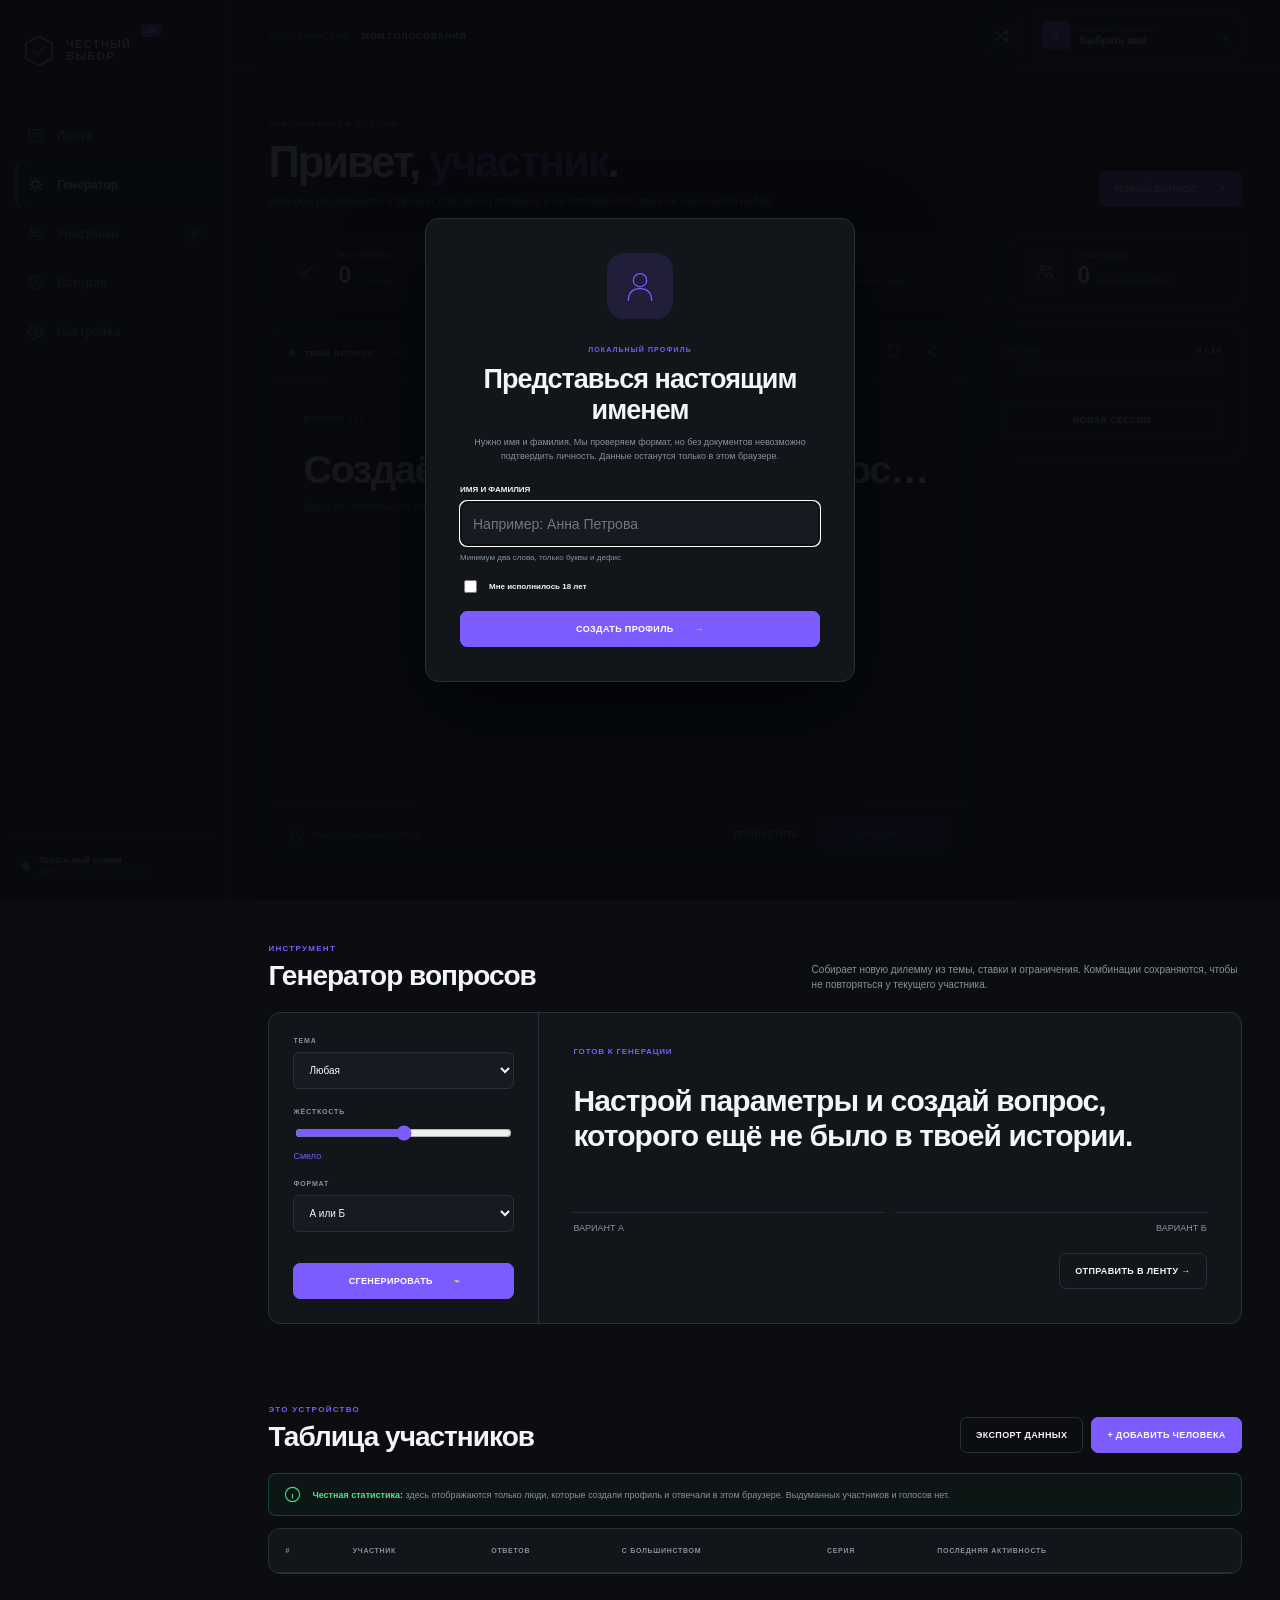
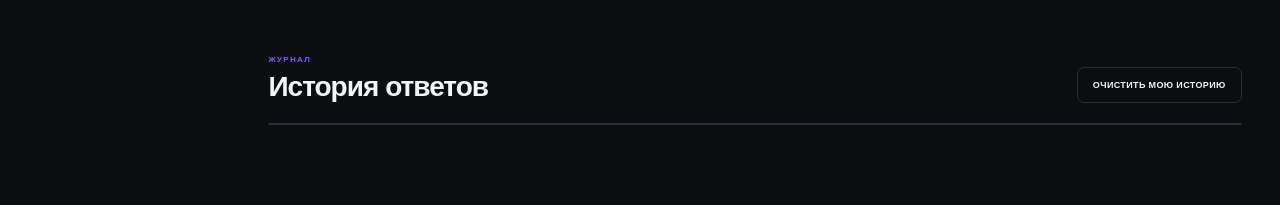
==== commit 110cb3c9: "Rebuild as customizable honest local voting app" ====
--- a/index.html
+++ b/index.html
@@ -3,104 +3,105 @@
 <head>
   <meta charset="UTF-8"><meta name="viewport" content="width=device-width,initial-scale=1">
   <meta name="theme-color" content="#0b0d10">
-  <title>ЧЕСТНО — личные дилеммы 18+</title>
-  <meta name="description" content="Случайные честные дилеммы, реальные локальные результаты и таблица участников.">
+  <title>Честный выбор — локальные голосования 18+</title>
+  <meta name="description" content="Персональные дилеммы, честная локальная статистика и таблица участников.">
   <link rel="stylesheet" href="style.css">
 </head>
 <body>
-  <svg class="svg-defs" aria-hidden="true"><defs>
-    <symbol id="i-vote" viewBox="0 0 24 24"><path d="m5 12 4 4L19 6"/><path d="M4 4h16v16H4z"/></symbol>
-    <symbol id="i-users" viewBox="0 0 24 24"><circle cx="9" cy="8" r="3"/><circle cx="17" cy="9" r="2"/><path d="M3 20c0-4 2-6 6-6s6 2 6 6M15 15c3 0 5 2 5 5"/></symbol>
-    <symbol id="i-chart" viewBox="0 0 24 24"><path d="M4 20V10M10 20V4M16 20v-7M22 20V7"/></symbol>
-    <symbol id="i-settings" viewBox="0 0 24 24"><circle cx="12" cy="12" r="3"/><path d="M19 13.5v-3l2-1-2-4-2 1a8 8 0 0 0-3-2l-.5-2h-4L9 4.5a8 8 0 0 0-3 2l-2-1-2 4 2 1v3l-2 1 2 4 2-1a8 8 0 0 0 3 2l.5 2h4l.5-2a8 8 0 0 0 3-2l2 1 2-4z"/></symbol>
-    <symbol id="i-random" viewBox="0 0 24 24"><path d="M4 7h3c5 0 5 10 10 10h3M17 4l3 3-3 3M4 17h3c2 0 3-2 4-4M17 14l3 3-3 3"/></symbol>
-    <symbol id="i-plus" viewBox="0 0 24 24"><path d="M12 5v14M5 12h14"/></symbol>
-    <symbol id="i-close" viewBox="0 0 24 24"><path d="m5 5 14 14M19 5 5 19"/></symbol>
-    <symbol id="i-download" viewBox="0 0 24 24"><path d="M12 3v12M7 10l5 5 5-5M4 20h16"/></symbol>
-  </defs></svg>
-
+<div class="app-shell">
   <aside class="sidebar">
-    <a class="logo" href="#"><span class="logo-shape">Ч</span><b>ЧЕСТНО</b><i>18+</i></a>
+    <a class="logo" href="#feed" aria-label="Честный выбор">
+      <svg viewBox="0 0 36 36"><path d="M18 2.5 32 10v16L18 33.5 4 26V10Z"/><path d="m11 17 5 5 9-10"/></svg>
+      <span>ЧЕСТНЫЙ<br>ВЫБОР</span><b>18+</b>
+    </a>
     <nav>
-      <button class="nav-item active" data-view="vote"><svg><use href="#i-vote"/></svg><span>Вопросы</span></button>
-      <button class="nav-item" data-view="people"><svg><use href="#i-users"/></svg><span>Участники</span></button>
-      <button class="nav-item" data-view="insights"><svg><use href="#i-chart"/></svg><span>Моя статистика</span></button>
+      <a class="active" href="#feed" data-section="feed"><svg viewBox="0 0 24 24"><path d="M4 5h16v14H4zM8 9h8M8 13h5"/></svg><span>Лента</span></a>
+      <a href="#generator" data-section="generator"><svg viewBox="0 0 24 24"><path d="M12 3v4M12 17v4M3 12h4M17 12h4M5.6 5.6l2.8 2.8M15.6 15.6l2.8 2.8M18.4 5.6l-2.8 2.8M8.4 15.6l-2.8 2.8"/><circle cx="12" cy="12" r="4"/></svg><span>Генератор</span></a>
+      <a href="#people" data-section="people"><svg viewBox="0 0 24 24"><circle cx="9" cy="8" r="3"/><circle cx="17" cy="9" r="2"/><path d="M3 20c0-4 2-6 6-6s6 2 6 6M15 15c4 0 6 2 6 5"/></svg><span>Участники</span><i id="peopleBadge">0</i></a>
+      <a href="#history" data-section="history"><svg viewBox="0 0 24 24"><path d="M4 12a8 8 0 1 0 2-5.4L4 9M4 4v5h5M12 7v5l3 2"/></svg><span>История</span></a>
+      <button id="openSettings"><svg viewBox="0 0 24 24"><circle cx="12" cy="12" r="3"/><path d="M19 13.5V17l-3 2-2-1.3-2 .3-1 3H7l-1-3 1-2-2-2-3 .5V10l3-1 1-2-1-3h4l1 3 2 1 2-1 2-3 3 2-1 3 1 2 3 1v4Z"/></svg><span>Настройки</span></button>
     </nav>
-    <div class="sidebar-bottom">
-      <div class="honesty"><i></i><div><b>Честные данные</b><span>Только реальные ответы на этом устройстве</span></div></div>
-      <button class="nav-item" id="settingsOpen"><svg><use href="#i-settings"/></svg><span>Настройки</span></button>
-    </div>
+    <div class="sidebar-foot"><span class="status-dot"></span><div><strong>Локальный режим</strong><small>данные только на устройстве</small></div></div>
   </aside>
 
-  <div class="app-shell">
+  <main>
     <header class="topbar">
       <button class="mobile-menu" id="mobileMenu" aria-label="Меню">☰</button>
-      <div class="breadcrumb"><span>ЧЕСТНО</span><i>/</i><b id="pageTitle">ВОПРОСЫ</b></div>
+      <div><span class="crumb">ПРОСТРАНСТВО /</span><strong>МОИ ГОЛОСОВАНИЯ</strong></div>
       <div class="top-actions">
-        <div class="data-badge"><i></i> ЛОКАЛЬНЫЕ ДАННЫЕ</div>
-        <button class="profile-button" id="profileButton"><span class="profile-avatar" id="topAvatar">?</span><div><b id="topName">Создать профиль</b><small id="topMeta">Нажмите, чтобы начать</small></div><span class="chevron">⌄</span></button>
+        <button class="icon-action" id="randomQuestion" title="Случайный вопрос"><svg viewBox="0 0 24 24"><path d="M3 7h3c5 0 7 10 12 10h3M18 14l3 3-3 3M3 17h3c2 0 3-1 4-3M14 8c1-1 2-1 4-1h3M18 4l3 3-3 3"/></svg></button>
+        <button class="profile-button" id="profileButton"><span class="avatar" id="topAvatar">?</span><span><small>Текущий участник</small><strong id="topName">Выбрать имя</strong></span><b>⌄</b></button>
       </div>
     </header>
 
-    <main>
-      <section class="view active" id="view-vote">
-        <div class="view-head">
-          <div><span class="kicker">ПЕРСОНАЛЬНАЯ ЛЕНТА</span><h1>Твой следующий выбор</h1><p>Вопрос создаётся случайно специально для текущего профиля.</p></div>
-          <button class="secondary-button" id="newQuestion"><svg><use href="#i-random"/></svg> Другой вопрос</button>
-        </div>
+    <div class="content">
+      <section class="welcome-row">
+        <div><span class="eyebrow">ПЕРСОНАЛЬНАЯ СЕССИЯ</span><h1>Привет, <span id="helloName">участник</span>.</h1><p>Вопросы подбираются отдельно для твоего профиля и не повторяются, пока не закончится набор.</p></div>
+        <button class="primary" id="quickGenerate">Новый вопрос <span>↗</span></button>
+      </section>
 
-        <div class="content-grid">
-          <article class="poll-panel" id="pollPanel">
-            <div class="poll-meta"><span class="category" id="pollCategory">18+</span><span id="questionSerial">ВОПРОС #—</span><span class="fresh"><i></i> СОЗДАН СЕЙЧАС</span></div>
-            <h2 id="pollQuestion">Создай профиль, чтобы получить персональный вопрос.</h2>
-            <p class="condition" id="pollCondition">Мы не используем выдуманные результаты или ботов.</p>
-            <div class="choice-grid" id="choiceGrid">
-              <button class="choice" disabled><span class="choice-key">A</span><b>Вариант A</b><span class="choice-percent">—</span><i></i></button>
-              <div class="or">ИЛИ</div>
-              <button class="choice" disabled><span class="choice-key">B</span><b>Вариант B</b><span class="choice-percent">—</span><i></i></button>
-            </div>
-            <div class="poll-footer"><span id="realVoteCount">Пока нет ответов</span><strong id="resultNote">Результат появится после выбора</strong></div>
-          </article>
+      <section class="stats-grid" aria-label="Статистика">
+        <article><div class="stat-icon blue"><svg viewBox="0 0 24 24"><path d="m5 13 4 4L19 7"/></svg></div><div><small>МОИ ОТВЕТЫ</small><strong id="statAnswers">0</strong><span id="statToday">0 сегодня</span></div></article>
+        <article><div class="stat-icon lime"><svg viewBox="0 0 24 24"><path d="M12 3a7 7 0 0 0-4 13v4l4-2 4 2v-4a7 7 0 0 0-4-13Z"/></svg></div><div><small>СОВПАДЕНИЕ</small><strong id="statAgreement">—</strong><span>с локальным большинством</span></div></article>
+        <article><div class="stat-icon purple"><svg viewBox="0 0 24 24"><path d="M4 17 9 12l4 3 7-9M15 6h5v5"/></svg></div><div><small>СЕРИЯ</small><strong id="statStreak">0</strong><span>ответов подряд</span></div></article>
+        <article><div class="stat-icon orange"><svg viewBox="0 0 24 24"><circle cx="9" cy="8" r="3"/><circle cx="17" cy="9" r="2"/><path d="M3 20c0-4 2-6 6-6s6 2 6 6M15 15c4 0 6 2 6 5"/></svg></div><div><small>УЧАСТНИКИ</small><strong id="statPeople">0</strong><span>на этом устройстве</span></div></article>
+      </section>
 
-          <aside class="right-column">
-            <div class="metric-card accent"><span>ТВОИ ОТВЕТЫ</span><strong id="sideAnswers">0</strong><small>реальных выборов</small><svg viewBox="0 0 120 45"><path d="M2 39 19 28l15 5 18-21 16 10 17-16 16 7 17-9"/></svg></div>
-            <div class="metric-card"><span>СОВПАДЕНИЕ</span><strong id="sideMatch">—</strong><small>с другими участниками</small><div class="meter"><i id="sideMatchBar"></i></div></div>
-            <div class="info-card"><b>Как это работает?</b><p>Алгоритм собирает вопрос из проверенных сценариев. Профили получают разные комбинации. Голоса считаются только после реального нажатия.</p></div>
-          </aside>
+      <section class="main-grid" id="feed">
+        <article class="question-panel">
+          <div class="panel-head"><div><span class="live-dot"></span><b>ТВОЙ ВОПРОС</b><i id="questionType">18+</i></div><div><button id="bookmarkQuestion" title="Сохранить"><svg viewBox="0 0 24 24"><path d="M6 3h12v18l-6-4-6 4Z"/></svg></button><button id="shareQuestion" title="Копировать"><svg viewBox="0 0 24 24"><circle cx="6" cy="12" r="2"/><circle cx="18" cy="6" r="2"/><circle cx="18" cy="18" r="2"/><path d="m8 11 8-4M8 13l8 4"/></svg></button></div></div>
+          <div class="question-body">
+            <div class="question-number">ВОПРОС <span id="questionNumber">001</span></div>
+            <h2 id="questionText">Создаём персональный вопрос…</h2>
+            <p id="questionNote">Здесь нет правильного ответа. Выбирай честно.</p>
+            <div class="answer-grid" id="answerGrid"></div>
+            <div class="result-note" id="resultNote"></div>
+          </div>
+          <footer class="question-footer"><div><svg viewBox="0 0 24 24"><circle cx="12" cy="12" r="9"/><path d="M12 7v6l4 2"/></svg><span id="localVoteLabel">Пока нет локальных ответов</span></div><div><button class="ghost" id="skipQuestion">Пропустить</button><button class="primary small" id="nextQuestion" disabled>Следующий <span>→</span></button></div></footer>
+        </article>
+        <aside class="session-panel">
+          <div class="panel-title"><span>СЕССИЯ</span><b id="sessionProgress">0 / 10</b></div>
+          <div class="progress"><i id="sessionBar"></i></div>
+          <div class="session-list" id="sessionList"></div>
+          <button class="outline full" id="restartSession">Новая сессия</button>
+        </aside>
+      </section>
+
+      <section class="section-block" id="generator">
+        <div class="section-title"><div><span>ИНСТРУМЕНТ</span><h2>Генератор вопросов</h2></div><p>Собирает новую дилемму из темы, ставки и ограничения. Комбинации сохраняются, чтобы не повторяться у текущего участника.</p></div>
+        <div class="generator-card">
+          <div class="generator-form">
+            <label><span>ТЕМА</span><select id="genCategory"><option value="random">Любая</option><option value="adult">18+ и неловкое</option><option value="relations">Отношения</option><option value="money">Деньги</option><option value="life">Жизнь</option><option value="absurd">Абсурд</option></select></label>
+            <label><span>ЖЁСТКОСТЬ</span><input type="range" id="genIntensity" min="1" max="3" value="2"><output id="intensityOutput">Смело</output></label>
+            <label><span>ФОРМАТ</span><select id="genFormat"><option value="either">А или Б</option><option value="yesno">Да или нет</option><option value="sacrifice">Чем пожертвовать</option></select></label>
+            <button class="primary" id="generateCustom">Сгенерировать <span>⌁</span></button>
+          </div>
+          <div class="generator-preview"><span id="previewMeta">ГОТОВ К ГЕНЕРАЦИИ</span><h3 id="previewQuestion">Настрой параметры и создай вопрос, которого ещё не было в твоей истории.</h3><div id="previewOptions"><i>ВАРИАНТ А</i><i>ВАРИАНТ Б</i></div><button class="outline" id="sendToFeed" disabled>Отправить в ленту →</button></div>
         </div>
       </section>
 
-      <section class="view" id="view-people">
-        <div class="view-head"><div><span class="kicker">ЭТО УСТРОЙСТВО</span><h1>Таблица участников</h1><p>Только настоящие локальные профили и их фактические ответы.</p></div><button class="primary-button" id="addPerson"><svg><use href="#i-plus"/></svg> Добавить человека</button></div>
-        <div class="table-note"><svg><use href="#i-users"/></svg><p><b>Почему таблица локальная?</b><br>Сайт работает без сервера и регистрации. Здесь отображаются люди, которые голосовали в этом браузере. Никаких придуманных имён и чисел.</p></div>
-        <div class="people-table-wrap"><table class="people-table"><thead><tr><th>#</th><th>Участник</th><th>Ответов</th><th>С большинством</th><th>Последняя активность</th><th></th></tr></thead><tbody id="peopleRows"></tbody></table><div class="empty-table" id="emptyPeople">Пока нет участников. Добавьте первого человека.</div></div>
+      <section class="section-block" id="people">
+        <div class="section-title"><div><span>ЭТО УСТРОЙСТВО</span><h2>Таблица участников</h2></div><div class="section-actions"><button class="outline" id="exportData">Экспорт данных</button><button class="primary" id="addPerson">+ Добавить человека</button></div></div>
+        <div class="truth-banner"><svg viewBox="0 0 24 24"><circle cx="12" cy="12" r="9"/><path d="M12 11v6M12 7h.01"/></svg><p><strong>Честная статистика:</strong> здесь отображаются только люди, которые создали профиль и отвечали в этом браузере. Выдуманных участников и голосов нет.</p></div>
+        <div class="table-wrap"><table><thead><tr><th>#</th><th>УЧАСТНИК</th><th>ОТВЕТОВ</th><th>С БОЛЬШИНСТВОМ</th><th>СЕРИЯ</th><th>ПОСЛЕДНЯЯ АКТИВНОСТЬ</th><th></th></tr></thead><tbody id="peopleTable"></tbody></table><div class="empty-table" id="emptyPeople">Пока нет участников</div></div>
       </section>
 
-      <section class="view" id="view-insights">
-        <div class="view-head"><div><span class="kicker">ТОЛЬКО ФАКТЫ</span><h1>Моя статистика</h1><p>Рассчитана исключительно по ответам выбранного профиля.</p></div></div>
-        <div class="insight-grid">
-          <div class="big-stat"><span>ВСЕГО ОТВЕТОВ</span><strong id="statAnswers">0</strong><small>Без тестовых и выдуманных голосов</small></div>
-          <div class="big-stat"><span>СОВПАЛ С БОЛЬШИНСТВОМ</span><strong id="statAgreement">—</strong><small>Среди локальных участников</small></div>
-          <div class="big-stat"><span>ЛЮБИМАЯ ТЕМА</span><strong class="text-stat" id="statCategory">—</strong><small>По количеству ответов</small></div>
-        </div>
-        <div class="history-panel"><div class="panel-title"><b>Последние выборы</b><span>ЛОКАЛЬНАЯ ИСТОРИЯ</span></div><div id="historyList" class="history-list"></div></div>
+      <section class="section-block" id="history">
+        <div class="section-title"><div><span>ЖУРНАЛ</span><h2>История ответов</h2></div><button class="outline" id="clearHistory">Очистить мою историю</button></div>
+        <div class="history-list" id="historyList"></div>
       </section>
-    </main>
-  </div>
+    </div>
+  </main>
+</div>
 
-  <div class="drawer-layer" id="settingsDrawer" aria-hidden="true"><button class="drawer-backdrop" data-close-settings></button><aside class="settings-panel"><div class="drawer-head"><div><span>ПЕРСОНАЛИЗАЦИЯ</span><h2>Настройки</h2></div><button data-close-settings><svg><use href="#i-close"/></svg></button></div>
-    <div class="setting-group"><label>Цвет акцента</label><div class="swatches" id="accentSwatches"><button data-color="#b9ff36" style="--sw:#b9ff36"></button><button data-color="#8b7cff" style="--sw:#8b7cff"></button><button data-color="#ff5c45" style="--sw:#ff5c45"></button><button data-color="#45d7ff" style="--sw:#45d7ff"></button><button data-color="#ffcf45" style="--sw:#ffcf45"></button></div></div>
-    <div class="setting-group"><label for="themeSelect">Тема</label><select id="themeSelect"><option value="dark">Тёмная</option><option value="light">Светлая</option><option value="black">Чёрная OLED</option></select></div>
-    <div class="setting-group"><label for="fontSize">Размер интерфейса <output id="fontOutput">100%</output></label><input type="range" id="fontSize" min="85" max="120" value="100"></div>
-    <div class="setting-group"><label>Форма карточек</label><div class="segmented" id="radiusChoice"><button data-radius="0px">Строго</button><button data-radius="10px" class="active">Мягко</button><button data-radius="22px">Кругло</button></div></div>
-    <label class="toggle-row"><span><b>Анимации</b><small>Плавная смена вопросов</small></span><input type="checkbox" id="motionToggle" checked><i></i></label>
-    <label class="toggle-row"><span><b>Компактный режим</b><small>Больше информации на экране</small></span><input type="checkbox" id="compactToggle"><i></i></label>
-    <div class="setting-actions"><button id="resetAppearance">Сбросить вид</button><button class="danger" id="eraseData">Удалить все данные</button></div>
-    <a class="download-link" href="https://github.com/denissakun65-sys/vybor/archive/refs/heads/main.zip"><svg><use href="#i-download"/></svg><span><b>Скачать сайт</b><small>Работает локально без установки</small></span></a>
-  </aside></div>
+<div class="drawer" id="settingsDrawer" aria-hidden="true"><button class="drawer-backdrop" data-close-settings></button><aside><header><div><span>ПЕРСОНАЛИЗАЦИЯ</span><h2>Настройки</h2></div><button data-close-settings>×</button></header><div class="settings-body">
+  <section><h3>Внешний вид</h3><label class="setting-row"><span><b>Тема</b><small>Цветовая схема приложения</small></span><select id="themeSetting"><option value="dark">Тёмная</option><option value="light">Светлая</option><option value="system">Как в системе</option></select></label><label class="setting-row"><span><b>Акцент</b><small>Основной цвет интерфейса</small></span><div class="color-options" id="accentSetting"><button data-color="#7c5cff" style="--c:#7c5cff"></button><button data-color="#33d17a" style="--c:#33d17a"></button><button data-color="#ff5c5c" style="--c:#ff5c5c"></button><button data-color="#27a8ff" style="--c:#27a8ff"></button><button data-color="#f5c542" style="--c:#f5c542"></button></div></label><label class="setting-row"><span><b>Размер текста</b><small>От 90% до 115%</small></span><input id="fontSetting" type="range" min="90" max="115" step="5" value="100"></label><label class="setting-row"><span><b>Компактный режим</b><small>Меньше отступов и карточек</small></span><input class="switch" id="compactSetting" type="checkbox"></label><label class="setting-row"><span><b>Анимации</b><small>Плавные переходы</small></span><input class="switch" id="motionSetting" type="checkbox" checked></label></section>
+  <section><h3>Вопросы</h3><label class="setting-row"><span><b>Контент 18+</b><small>Неловкие и взрослые темы</small></span><input class="switch" id="adultSetting" type="checkbox" checked></label><label class="setting-row"><span><b>Уровень жёсткости</b><small id="globalIntensityLabel">Смело</small></span><input id="globalIntensity" type="range" min="1" max="3" value="2"></label><label class="setting-row"><span><b>Не повторять вопросы</b><small>Отдельно для каждого профиля</small></span><input class="switch" id="uniqueSetting" type="checkbox" checked></label></section>
+  <section><h3>Приватность и данные</h3><label class="setting-row"><span><b>Скрывать фамилию</b><small>В таблице будет видна только первая буква</small></span><input class="switch" id="privacySetting" type="checkbox"></label><div class="setting-buttons"><button class="outline" id="importData">Импорт JSON</button><button class="outline" id="exportDataSettings">Экспорт JSON</button></div><button class="danger full" id="resetAll">Удалить все локальные данные</button></section>
+  <section><h3>Запуск без установки</h3><p class="settings-note">Скачай ZIP, распакуй архив и дважды нажми <b>index.html</b>. Python, Node.js и терминал не нужны.</p><a class="primary download-link" href="https://github.com/denissakun65-sys/vybor/archive/refs/heads/main.zip">Скачать ZIP <span>↓</span></a></section>
+</div></aside></div>
 
-  <div class="modal-layer" id="profileModal" aria-hidden="true"><div class="modal-card"><div class="modal-symbol">Ч</div><span class="kicker">ЛОКАЛЬНЫЙ ПРОФИЛЬ</span><h2 id="profileModalTitle">Как тебя называть?</h2><p>Ник нужен только для таблицы на этом устройстве. Регистрации и отправки данных нет.</p><label><span>НИК ИЛИ ИМЯ</span><input id="profileName" maxlength="24" placeholder="Например, Саша" autocomplete="off"></label><div class="modal-actions"><button class="secondary-button" id="profileCancel">Отмена</button><button class="primary-button" id="profileSave">Продолжить →</button></div><small class="modal-legal">Продолжая, ты подтверждаешь, что тебе исполнилось 18 лет.</small></div></div>
-  <div class="profile-menu" id="profileMenu"></div>
-  <div class="toast" id="toast"></div>
-  <script src="app.js"></script>
+<div class="modal" id="nameModal" aria-hidden="true"><div class="modal-card"><div class="identity-icon"><svg viewBox="0 0 48 48"><circle cx="24" cy="17" r="8"/><path d="M10 42c0-10 5-15 14-15s14 5 14 15"/></svg></div><span class="modal-kicker">ЛОКАЛЬНЫЙ ПРОФИЛЬ</span><h2>Представься настоящим именем</h2><p>Нужно имя и фамилия. Мы проверяем формат, но без документов невозможно подтвердить личность. Данные останутся только в этом браузере.</p><form id="nameForm"><label><span>ИМЯ И ФАМИЛИЯ</span><input id="realNameInput" autocomplete="name" maxlength="60" placeholder="Например: Анна Петрова" required><small id="nameError">Минимум два слова, только буквы и дефис</small></label><label class="age-check"><input id="ageConfirm" type="checkbox"><span>Мне исполнилось 18 лет</span></label><button class="primary full" type="submit">Создать профиль <span>→</span></button></form><button class="modal-cancel" id="cancelName">Отмена</button></div></div>
+<div class="profile-menu" id="profileMenu"></div><input type="file" id="importFile" accept="application/json" hidden><div class="toast" id="toast"></div>
+<script src="app.js"></script>
 </body></html>
--- a/style.css
+++ b/style.css
@@ -1 +1 @@
-:root{--accent:#b9ff36;--bg:#0b0d10;--panel:#12151a;--panel2:#181b21;--text:#f4f5f1;--muted:#8b919b;--line:#292e36;--radius:10px;--scale:1;--danger:#ff5c5c;--sidebar:230px}*{box-sizing:border-box}html{font-size:calc(16px * var(--scale))}body{margin:0;background:var(--bg);color:var(--text);font-family:Inter,Arial,sans-serif;min-height:100vh}.svg-defs{position:absolute;width:0;height:0}button,input,select{font:inherit}.sidebar{position:fixed;inset:0 auto 0 0;width:var(--sidebar);background:#080a0c;border-right:1px solid var(--line);padding:24px 15px;display:flex;flex-direction:column;z-index:30}.logo{height:48px;display:flex;align-items:center;gap:10px;color:white;text-decoration:none;padding:0 8px}.logo-shape{width:32px;height:32px;background:var(--accent);color:#080a0c;display:grid;place-items:center;font-weight:950;clip-path:polygon(50% 0,100% 25%,100% 75%,50% 100%,0 75%,0 25%)}.logo b{letter-spacing:.11em;font-size:15px}.logo i{font-style:normal;font-size:8px;background:#2b3038;padding:3px 4px;color:var(--muted)}.sidebar nav{display:flex;flex-direction:column;gap:5px;margin-top:34px}.nav-item{border:0;background:transparent;color:var(--muted);min-height:45px;padding:0 12px;display:flex;align-items:center;gap:13px;text-align:left;border-radius:var(--radius);cursor:pointer;font-size:12px;font-weight:700;width:100%}.nav-item svg{width:19px;height:19px;fill:none;stroke:currentColor;stroke-width:1.6}.nav-item:hover{background:var(--panel);color:var(--text)}.nav-item.active{background:color-mix(in srgb,var(--accent) 12%,transparent);color:var(--accent)}.sidebar-bottom{margin-top:auto}.honesty{margin:0 8px 18px;padding:13px 0;border-top:1px solid var(--line);border-bottom:1px solid var(--line);display:flex;gap:9px}.honesty>i,.data-badge i,.fresh i{width:7px;height:7px;border-radius:50%;background:var(--accent);box-shadow:0 0 9px var(--accent);flex:0 0 auto;margin-top:3px}.honesty div{display:flex;flex-direction:column;gap:4px}.honesty b{font-size:9px;text-transform:uppercase;letter-spacing:.05em}.honesty span{font-size:8px;color:var(--muted);line-height:1.4}.app-shell{margin-left:var(--sidebar);min-height:100vh}.topbar{height:76px;border-bottom:1px solid var(--line);display:flex;align-items:center;justify-content:space-between;padding:0 3vw;position:sticky;top:0;background:color-mix(in srgb,var(--bg) 92%,transparent);backdrop-filter:blur(14px);z-index:20}.breadcrumb{display:flex;gap:9px;font-size:9px;letter-spacing:.12em}.breadcrumb span,.breadcrumb i{color:var(--muted);font-style:normal}.top-actions{display:flex;align-items:center;gap:14px}.data-badge{font-size:8px;font-weight:800;letter-spacing:.08em;border:1px solid var(--line);padding:8px 10px;display:flex;align-items:center;gap:7px;border-radius:20px}.data-badge i{width:5px;height:5px;margin:0}.profile-button{border:0;background:transparent;color:var(--text);display:flex;align-items:center;gap:9px;text-align:left;cursor:pointer;padding:5px 7px;border-radius:var(--radius)}.profile-button:hover{background:var(--panel)}.profile-avatar{width:34px;height:34px;background:var(--accent);color:#080a0c;border-radius:50%;display:grid;place-items:center;font-weight:900}.profile-button div{display:flex;flex-direction:column;gap:2px}.profile-button b{font-size:10px}.profile-button small{font-size:8px;color:var(--muted)}.chevron{color:var(--muted);margin-left:6px}.mobile-menu{display:none}main{padding:48px 4vw 80px;max-width:1500px;margin:auto}.view{display:none}.view.active{display:block}.view-head{display:flex;justify-content:space-between;align-items:flex-end;margin-bottom:35px}.kicker{font-size:8px;color:var(--accent);font-weight:800;letter-spacing:.16em}.view-head h1{font-size:clamp(36px,4.5vw,68px);letter-spacing:-.055em;line-height:.95;margin:12px 0 14px}.view-head p{color:var(--muted);font-size:12px;margin:0}.primary-button,.secondary-button{height:43px;border-radius:var(--radius);padding:0 16px;text-transform:uppercase;font-size:9px;font-weight:850;letter-spacing:.05em;cursor:pointer;display:inline-flex;align-items:center;justify-content:center;gap:8px}.primary-button{background:var(--accent);color:#080a0c;border:1px solid var(--accent)}.secondary-button{background:transparent;color:var(--text);border:1px solid var(--line)}.primary-button:hover,.secondary-button:hover{transform:translateY(-1px);border-color:var(--accent)}.primary-button svg,.secondary-button svg{width:16px;height:16px;fill:none;stroke:currentColor;stroke-width:1.8}.content-grid{display:grid;grid-template-columns:minmax(0,1fr) 245px;gap:17px}.poll-panel{background:var(--panel);border:1px solid var(--line);border-radius:var(--radius);min-height:560px;padding:30px;display:flex;flex-direction:column;position:relative;overflow:hidden;transition:.22s}.poll-panel:before{content:"";position:absolute;width:230px;height:230px;border:1px solid color-mix(in srgb,var(--accent) 20%,transparent);border-radius:50%;right:-100px;top:-110px}.poll-panel.changing{opacity:.25;transform:translateY(8px)}.poll-meta{display:flex;align-items:center;gap:12px;font-size:8px;color:var(--muted);letter-spacing:.09em}.category{background:var(--accent);color:#080a0c;font-weight:900;padding:6px 8px;border-radius:4px}.fresh{margin-left:auto;display:flex;align-items:center;gap:6px}.fresh i{width:5px;height:5px;margin:0}.poll-panel h2{font-size:clamp(31px,4vw,58px);line-height:1.08;letter-spacing:-.045em;max-width:950px;margin:55px 0 14px}.condition{color:var(--muted);font-size:11px;line-height:1.5;margin:0}.choice-grid{display:grid;grid-template-columns:1fr 36px 1fr;align-items:center;gap:10px;margin-top:auto;padding-top:38px}.choice{height:105px;border:1px solid var(--line);border-radius:var(--radius);background:var(--panel2);color:var(--text);padding:18px;display:grid;grid-template-columns:auto 1fr auto;align-items:center;gap:14px;text-align:left;position:relative;overflow:hidden;cursor:pointer}.choice:not(:disabled):hover{border-color:var(--accent);transform:translateY(-2px)}.choice:disabled{cursor:default}.choice>i{position:absolute;inset:auto 0 0;width:0;height:4px;background:var(--accent);transition:width .5s}.choice-key{width:30px;height:30px;border:1px solid var(--line);display:grid;place-items:center;border-radius:50%;font-size:9px;color:var(--muted);position:relative}.choice b,.choice-percent{position:relative;font-size:13px}.choice-percent{font-weight:900;font-size:20px}.choice.selected{border-color:var(--accent);box-shadow:inset 0 0 0 1px var(--accent)}.or{font-size:7px;color:var(--muted);text-align:center}.poll-footer{border-top:1px solid var(--line);margin-top:22px;padding-top:16px;display:flex;justify-content:space-between;font-size:9px;color:var(--muted)}.poll-footer strong{color:var(--accent);font-weight:700}.right-column{display:flex;flex-direction:column;gap:13px}.metric-card,.info-card{background:var(--panel);border:1px solid var(--line);border-radius:var(--radius);padding:20px}.metric-card{min-height:165px;display:flex;flex-direction:column;position:relative;overflow:hidden}.metric-card>span{font-size:8px;letter-spacing:.1em;color:var(--muted)}.metric-card strong{font-size:45px;letter-spacing:-.06em;margin:13px 0 3px}.metric-card small{font-size:9px;color:var(--muted)}.metric-card.accent{background:var(--accent);color:#080a0c;border-color:var(--accent)}.metric-card.accent>span,.metric-card.accent small{color:#1b2910}.metric-card.accent svg{position:absolute;bottom:6px;right:5px;width:110px;fill:none;stroke:#080a0c;stroke-width:2;opacity:.2}.meter{height:5px;background:var(--line);margin-top:auto}.meter i{display:block;height:100%;width:0;background:var(--accent);transition:.4s}.info-card{margin-top:auto}.info-card b{font-size:10px}.info-card p{font-size:9px;line-height:1.55;color:var(--muted);margin:10px 0 0}.table-note{display:flex;align-items:center;gap:14px;background:color-mix(in srgb,var(--accent) 8%,var(--panel));border:1px solid color-mix(in srgb,var(--accent) 25%,var(--line));padding:15px 18px;border-radius:var(--radius);margin-bottom:18px}.table-note svg{width:23px;height:23px;fill:none;stroke:var(--accent);stroke-width:1.5}.table-note p{margin:0;font-size:9px;line-height:1.5;color:var(--muted)}.table-note b{color:var(--text)}.people-table-wrap,.history-panel{background:var(--panel);border:1px solid var(--line);border-radius:var(--radius);overflow:hidden}.people-table{width:100%;border-collapse:collapse}.people-table th{font-size:8px;letter-spacing:.09em;color:var(--muted);text-align:left;padding:15px 18px;border-bottom:1px solid var(--line)}.people-table td{padding:17px 18px;border-bottom:1px solid var(--line);font-size:11px}.people-table tr:last-child td{border-bottom:0}.person-cell{display:flex;align-items:center;gap:10px}.small-avatar{width:30px;height:30px;border-radius:50%;display:grid;place-items:center;color:#080a0c;font-weight:900}.person-cell span{display:flex;flex-direction:column;gap:2px}.person-cell small{font-size:8px;color:var(--muted)}.active-tag{font-size:7px;background:var(--accent);color:#080a0c;padding:4px 6px;border-radius:9px}.row-action{border:1px solid var(--line);background:transparent;color:var(--text);font-size:8px;padding:7px 10px;border-radius:var(--radius);cursor:pointer}.empty-table{text-align:center;padding:55px;color:var(--muted);font-size:11px}.insight-grid{display:grid;grid-template-columns:repeat(3,1fr);gap:15px}.big-stat{background:var(--panel);border:1px solid var(--line);border-radius:var(--radius);padding:24px;min-height:190px;display:flex;flex-direction:column}.big-stat>span{font-size:8px;color:var(--muted);letter-spacing:.1em}.big-stat strong{font-size:62px;letter-spacing:-.07em;margin:auto 0 3px}.big-stat .text-stat{font-size:30px;letter-spacing:-.03em}.big-stat small{font-size:9px;color:var(--muted)}.history-panel{margin-top:18px}.panel-title{padding:18px 20px;border-bottom:1px solid var(--line);display:flex;justify-content:space-between}.panel-title b{font-size:11px}.panel-title span{font-size:7px;color:var(--muted);letter-spacing:.1em}.history-item{padding:15px 20px;border-bottom:1px solid var(--line);display:grid;grid-template-columns:100px 1fr auto;gap:16px;align-items:center}.history-item:last-child{border:0}.history-item>span{font-size:8px;color:var(--accent);font-weight:bold}.history-item p{margin:0;font-size:10px}.history-item b{font-size:9px;color:var(--muted)}.empty-history{padding:50px;text-align:center;color:var(--muted);font-size:11px}.drawer-layer,.modal-layer{position:fixed;inset:0;z-index:80;display:none}.drawer-layer.open,.modal-layer.open{display:block}.drawer-backdrop{position:absolute;inset:0;border:0;background:#000a;backdrop-filter:blur(3px)}.settings-panel{position:absolute;right:0;top:0;bottom:0;width:min(410px,100%);background:var(--panel);border-left:1px solid var(--line);padding:28px;overflow:auto}.drawer-head{display:flex;justify-content:space-between;border-bottom:1px solid var(--line);padding-bottom:22px}.drawer-head span{font-size:8px;color:var(--accent);letter-spacing:.12em}.drawer-head h2{font-size:30px;margin:8px 0 0}.drawer-head button{width:37px;height:37px;border:1px solid var(--line);background:transparent;color:var(--text);border-radius:var(--radius)}.drawer-head svg{width:16px;height:16px;fill:none;stroke:currentColor}.setting-group{padding:22px 0;border-bottom:1px solid var(--line)}.setting-group>label{display:flex;justify-content:space-between;font-size:10px;font-weight:bold;margin-bottom:13px}.setting-group select{width:100%;height:42px;background:var(--panel2);color:var(--text);border:1px solid var(--line);border-radius:var(--radius);padding:0 12px}.swatches{display:flex;gap:10px}.swatches button{width:32px;height:32px;border-radius:50%;background:var(--sw);border:3px solid var(--panel);outline:1px solid var(--line);cursor:pointer}.swatches button.active{outline:2px solid var(--text)}input[type=range]{width:100%;accent-color:var(--accent)}.segmented{display:grid;grid-template-columns:repeat(3,1fr)}.segmented button{height:37px;border:1px solid var(--line);background:var(--panel2);color:var(--muted);font-size:9px}.segmented button.active{border-color:var(--accent);color:var(--accent)}.toggle-row{display:flex;justify-content:space-between;align-items:center;padding:19px 0;border-bottom:1px solid var(--line)}.toggle-row>span{display:flex;flex-direction:column;gap:4px}.toggle-row b{font-size:10px}.toggle-row small{font-size:8px;color:var(--muted)}.toggle-row input{display:none}.toggle-row>i{width:38px;height:21px;background:var(--line);border-radius:20px;position:relative}.toggle-row>i:after{content:"";position:absolute;width:15px;height:15px;left:3px;top:3px;background:white;border-radius:50%;transition:.2s}.toggle-row input:checked+i{background:var(--accent)}.toggle-row input:checked+i:after{left:20px;background:#080a0c}.setting-actions{display:grid;grid-template-columns:1fr 1fr;gap:8px;margin:22px 0}.setting-actions button{border:1px solid var(--line);background:transparent;color:var(--muted);height:39px;border-radius:var(--radius);font-size:8px;cursor:pointer}.setting-actions .danger{color:var(--danger)}.download-link{display:flex;gap:12px;align-items:center;background:var(--panel2);border:1px solid var(--line);padding:14px;color:var(--text);text-decoration:none;border-radius:var(--radius)}.download-link svg{width:22px;height:22px;fill:none;stroke:var(--accent);stroke-width:1.5}.download-link span{display:flex;flex-direction:column;gap:3px}.download-link b{font-size:10px}.download-link small{font-size:8px;color:var(--muted)}.modal-layer{background:#000c;place-items:center;padding:20px}.modal-layer.open{display:grid}.modal-card{width:min(470px,100%);background:var(--panel);border:1px solid var(--line);border-radius:var(--radius);padding:34px;text-align:center}.modal-symbol{width:52px;height:52px;background:var(--accent);color:#080a0c;display:grid;place-items:center;font-size:24px;font-weight:900;margin:0 auto 22px;clip-path:polygon(50% 0,100% 25%,100% 75%,50% 100%,0 75%,0 25%)}.modal-card h2{font-size:32px;margin:10px 0}.modal-card>p{font-size:10px;line-height:1.5;color:var(--muted);max-width:360px;margin:0 auto 25px}.modal-card label{text-align:left;display:flex;flex-direction:column;gap:8px;font-size:8px;font-weight:bold}.modal-card input{height:48px;background:var(--panel2);border:1px solid var(--line);border-radius:var(--radius);color:var(--text);padding:0 14px;outline:none}.modal-card input:focus{border-color:var(--accent)}.modal-actions{display:grid;grid-template-columns:1fr 1.5fr;gap:8px;margin-top:15px}.modal-legal{display:block;color:var(--muted);font-size:7px;margin-top:18px}.profile-menu{display:none;position:fixed;right:3vw;top:68px;z-index:60;width:230px;background:var(--panel);border:1px solid var(--line);border-radius:var(--radius);padding:7px;box-shadow:0 15px 40px #0008}.profile-menu.open{display:block}.profile-menu button{width:100%;border:0;background:transparent;color:var(--text);padding:10px;display:flex;align-items:center;gap:9px;text-align:left;border-radius:calc(var(--radius) - 3px);font-size:9px}.profile-menu button:hover{background:var(--panel2)}.profile-menu .add-profile{border-top:1px solid var(--line);color:var(--accent);margin-top:5px}.toast{position:fixed;bottom:25px;left:50%;transform:translate(-50%,20px);opacity:0;background:var(--text);color:var(--bg);padding:11px 17px;border-radius:var(--radius);font-size:9px;font-weight:bold;z-index:100;transition:.2s}.toast.show{opacity:1;transform:translate(-50%,0)}[data-theme=light]{--bg:#f1f2ee;--panel:#fff;--panel2:#e9ebe6;--text:#101215;--muted:#6e747b;--line:#d4d7d1}.compact main{padding-top:25px}.compact .poll-panel{min-height:470px}.no-motion *{transition:none!important;animation:none!important}@media(max-width:900px){:root{--sidebar:74px}.logo b,.logo i,.nav-item span,.honesty div{display:none}.sidebar{padding-left:10px;padding-right:10px}.logo{justify-content:center;padding:0}.nav-item{justify-content:center}.honesty{justify-content:center}.content-grid{grid-template-columns:1fr}.right-column{display:grid;grid-template-columns:1fr 1fr}.info-card{display:none}.insight-grid{grid-template-columns:1fr 1fr}.big-stat:last-child{grid-column:span 2}}@media(max-width:600px){:root{--sidebar:0px}.sidebar{transform:translateX(-100%);width:230px;transition:.2s}.sidebar.open{transform:none}.logo b,.logo i,.nav-item span,.honesty div{display:flex}.mobile-menu{display:block;border:0;background:transparent;color:var(--text);font-size:20px}.topbar{height:65px;padding:0 15px}.breadcrumb,.data-badge{display:none}.profile-button div{display:none}main{padding:30px 15px 60px}.view-head{align-items:flex-start;gap:20px}.view-head h1{font-size:39px}.view-head p{line-height:1.5}.view-head .primary-button,.view-head .secondary-button{padding:0 12px;font-size:0}.view-head button svg{margin:0}.poll-panel{padding:20px;min-height:590px}.poll-panel h2{font-size:31px;margin-top:40px}.fresh{display:none}.choice-grid{grid-template-columns:1fr;gap:8px}.or{padding:2px}.choice{height:78px}.poll-footer{flex-direction:column;gap:7px}.right-column{grid-template-columns:1fr 1fr}.metric-card{min-height:140px;padding:15px}.metric-card strong{font-size:36px}.insight-grid{grid-template-columns:1fr}.big-stat:last-child{grid-column:auto}.people-table th:nth-child(4),.people-table td:nth-child(4),.people-table th:nth-child(5),.people-table td:nth-child(5){display:none}.people-table th,.people-table td{padding:12px 9px}.history-item{grid-template-columns:70px 1fr}.history-item b{grid-column:2}.modal-card{padding:25px 18px}}
+:root{--bg:#0b0d10;--panel:#12151a;--panel2:#171b21;--panel3:#1d222a;--text:#f3f5f7;--muted:#89919e;--line:#292f38;--accent:#7c5cff;--accent-rgb:124,92,255;--lime:#b8f43d;--danger:#ff5c64;--font-scale:1;--radius:12px;--space:28px}html[data-theme=light]{--bg:#edf0f4;--panel:#fff;--panel2:#f6f7f9;--panel3:#e9edf2;--text:#11151b;--muted:#6c7480;--line:#d7dce3}*{box-sizing:border-box}html{scroll-behavior:smooth;font-size:calc(16px * var(--font-scale))}body{margin:0;background:var(--bg);color:var(--text);font-family:Inter,Segoe UI,Arial,sans-serif;font-size:14px}button,input,select{font:inherit}button{color:inherit}.app-shell{display:grid;grid-template-columns:230px 1fr;min-height:100vh}.sidebar{position:fixed;inset:0 auto 0 0;width:230px;background:#080a0d;border-right:1px solid var(--line);padding:24px 14px;display:flex;flex-direction:column;z-index:30}.logo{height:54px;display:flex;align-items:center;gap:10px;padding:0 8px;color:#fff;text-decoration:none}.logo svg{width:34px;fill:none;stroke:var(--text);stroke-width:1.7}.logo svg path:last-child{stroke:var(--accent);stroke-width:2.7}.logo span{font-size:11px;font-weight:900;line-height:1.05;letter-spacing:.12em}.logo b{align-self:flex-start;background:var(--accent);padding:3px 4px;border-radius:3px;font-size:7px}.sidebar nav{display:flex;flex-direction:column;gap:4px;margin-top:35px}.sidebar nav a,.sidebar nav button{height:45px;border:0;background:transparent;color:#9299a4;text-decoration:none;display:flex;align-items:center;gap:12px;padding:0 12px;border-radius:8px;cursor:pointer;text-align:left;font-size:12px;font-weight:650}.sidebar nav a:hover,.sidebar nav button:hover,.sidebar nav a.active{background:#161a20;color:#fff}.sidebar nav a.active{box-shadow:inset 3px 0 var(--accent)}.sidebar nav svg{width:19px;fill:none;stroke:currentColor;stroke-width:1.6}.sidebar nav i{font-style:normal;margin-left:auto;background:#252b34;padding:2px 6px;border-radius:10px;font-size:9px}.sidebar-foot{margin-top:auto;border-top:1px solid #20242b;padding:18px 8px 0;display:flex;gap:9px;align-items:center}.status-dot{width:8px;height:8px;border-radius:50%;background:#42d782;box-shadow:0 0 0 4px #42d78218}.sidebar-foot div{display:flex;flex-direction:column}.sidebar-foot strong{font-size:9px;color:#dce0e5}.sidebar-foot small{font-size:8px;color:#6f7782;margin-top:2px}main{grid-column:2;min-width:0}.topbar{height:72px;position:sticky;top:0;background:rgba(11,13,16,.9);backdrop-filter:blur(14px);border-bottom:1px solid var(--line);display:flex;align-items:center;justify-content:space-between;padding:0 3vw;z-index:20}.topbar>div:first-of-type{font-size:9px;letter-spacing:.08em}.crumb{color:var(--muted);margin-right:5px}.top-actions{display:flex;gap:10px}.icon-action{width:42px;border:1px solid var(--line);border-radius:8px;background:var(--panel);display:grid;place-items:center;cursor:pointer}.icon-action:hover{border-color:var(--accent)}.icon-action svg{width:18px;fill:none;stroke:currentColor;stroke-width:1.6}.profile-button{min-width:210px;border:1px solid var(--line);background:var(--panel);border-radius:8px;padding:6px 9px;display:flex;gap:9px;align-items:center;text-align:left;cursor:pointer}.avatar{width:29px;height:29px;border-radius:7px;background:var(--accent);display:grid;place-items:center;color:#fff;font-size:10px;font-weight:900}.profile-button>span:nth-child(2){display:flex;flex-direction:column;flex:1}.profile-button small{font-size:7px;color:var(--muted);text-transform:uppercase}.profile-button strong{font-size:10px;margin-top:2px}.profile-button>b{color:var(--muted)}.mobile-menu{display:none}.content{padding:42px 3vw 80px;max-width:1600px;margin:auto}.welcome-row{display:flex;justify-content:space-between;align-items:flex-end;margin-bottom:26px}.eyebrow,.section-title>div>span{font-size:8px;font-weight:800;letter-spacing:.16em;color:var(--accent)}h1,h2,h3,p{margin-top:0}.welcome-row h1{font-size:clamp(30px,3.4vw,49px);letter-spacing:-.045em;margin:8px 0}.welcome-row h1 span{color:var(--accent)}.welcome-row p{color:var(--muted);font-size:11px;margin:0}.primary,.outline,.ghost,.danger{border-radius:7px;padding:12px 15px;font-size:9px;font-weight:800;letter-spacing:.04em;text-transform:uppercase;cursor:pointer}.primary{border:1px solid var(--accent);background:var(--accent);color:#fff}.primary:hover{filter:brightness(1.12)}.primary span{margin-left:18px;color:var(--lime)}.primary:disabled{opacity:.3;cursor:not-allowed}.outline{border:1px solid var(--line);background:transparent}.outline:hover{border-color:var(--accent)}.ghost{border:0;background:transparent;color:var(--muted)}.danger{border:1px solid #ff5c644d;background:#ff5c6411;color:var(--danger)}.full{width:100%}.small{padding:10px 13px}.stats-grid{display:grid;grid-template-columns:repeat(4,1fr);gap:12px;margin-bottom:18px}.stats-grid article{background:var(--panel);border:1px solid var(--line);border-radius:var(--radius);padding:17px;display:flex;gap:13px;align-items:center}.stat-icon{width:39px;height:39px;border-radius:9px;display:grid;place-items:center;background:#7c5cff18;color:#8f79ff}.stat-icon.lime{background:#b8f43d16;color:#b8f43d}.stat-icon.purple{background:#d35cff16;color:#d776ff}.stat-icon.orange{background:#ff8a3d16;color:#ff9858}.stat-icon svg{width:20px;fill:none;stroke:currentColor;stroke-width:1.8}.stats-grid article>div:last-child{display:grid;grid-template-columns:auto auto;align-items:end;column-gap:8px}.stats-grid small{grid-column:1/3;color:var(--muted);font-size:7px;font-weight:bold;letter-spacing:.1em}.stats-grid strong{font-size:23px;margin-top:3px}.stats-grid article span{font-size:8px;color:var(--muted);margin-bottom:4px}.main-grid{display:grid;grid-template-columns:minmax(0,1fr) 260px;gap:15px;scroll-margin-top:90px}.question-panel,.session-panel,.generator-card,.table-wrap,.history-list{background:var(--panel);border:1px solid var(--line);border-radius:var(--radius)}.panel-head{height:53px;border-bottom:1px solid var(--line);padding:0 20px;display:flex;align-items:center;justify-content:space-between}.panel-head>div{display:flex;align-items:center;gap:9px}.panel-head b{font-size:8px;letter-spacing:.12em}.panel-head i{font-style:normal;background:rgba(var(--accent-rgb),.13);color:var(--accent);font-size:8px;padding:4px 7px;border-radius:4px}.live-dot{width:6px;height:6px;border-radius:50%;background:#42d782;box-shadow:0 0 0 4px #42d78213}.panel-head button{border:0;background:none;color:var(--muted);cursor:pointer}.panel-head button.active{color:var(--accent)}.panel-head svg{width:17px;fill:none;stroke:currentColor;stroke-width:1.5}.question-body{padding:34px 34px 24px;min-height:425px;display:flex;flex-direction:column}.question-number{font-size:8px;font-weight:800;letter-spacing:.14em;color:var(--muted)}.question-number span{color:var(--accent)}.question-body h2{font-size:clamp(29px,3.1vw,45px);line-height:1.12;letter-spacing:-.04em;max-width:900px;margin:24px 0 10px}.question-body>p{font-size:10px;color:var(--muted);margin-bottom:30px}.answer-grid{display:grid;grid-template-columns:1fr 1fr;gap:11px;margin-top:auto}.answer-btn{border:1px solid var(--line);background:var(--panel2);min-height:83px;border-radius:9px;padding:17px;text-align:left;position:relative;overflow:hidden;cursor:pointer}.answer-btn:hover:not(:disabled){border-color:var(--accent)}.answer-btn .answer-fill{position:absolute;inset:0 auto 0 0;width:0;background:rgba(var(--accent-rgb),.16);transition:width .65s}.answer-btn .answer-inner{position:relative;z-index:1;display:flex;justify-content:space-between;align-items:center;gap:8px}.answer-btn small{display:block;font-size:7px;color:var(--muted);margin-bottom:5px}.answer-btn b{font-size:13px}.answer-btn strong{font-size:22px;display:none}.answer-btn.revealed strong{display:block}.answer-btn.chosen{border-color:var(--accent);box-shadow:inset 0 0 0 1px var(--accent)}.answer-btn:disabled{color:var(--text);cursor:default}.result-note{height:18px;color:var(--accent);font-size:9px;font-weight:700;margin-top:10px}.question-footer{min-height:57px;border-top:1px solid var(--line);padding:9px 20px;display:flex;align-items:center;justify-content:space-between}.question-footer>div{display:flex;align-items:center;gap:8px}.question-footer svg{width:16px;fill:none;stroke:var(--muted);stroke-width:1.5}.question-footer>div:first-child span{font-size:8px;color:var(--muted)}.session-panel{padding:19px;align-self:start}.panel-title{display:flex;justify-content:space-between;font-size:8px;letter-spacing:.1em}.panel-title span{color:var(--muted)}.progress{height:3px;background:var(--panel3);margin:12px 0 17px}.progress i{display:block;width:0;height:100%;background:var(--accent);transition:.3s}.session-list{display:flex;flex-direction:column;gap:4px;margin-bottom:15px}.session-item{height:37px;border-radius:6px;padding:0 9px;display:flex;align-items:center;gap:9px;background:var(--panel2);font-size:8px;color:var(--muted)}.session-item i{width:16px;height:16px;border:1px solid var(--line);border-radius:50%;display:grid;place-items:center;font-style:normal;font-size:7px}.session-item.done{color:var(--text)}.session-item.done i{background:var(--accent);border-color:var(--accent)}.session-item.current{box-shadow:inset 2px 0 var(--lime)}.section-block{padding-top:75px;scroll-margin-top:80px}.section-title{display:flex;align-items:flex-end;justify-content:space-between;margin-bottom:20px}.section-title h2{font-size:28px;letter-spacing:-.035em;margin:6px 0 0}.section-title>p{color:var(--muted);font-size:10px;line-height:1.5;max-width:430px;margin:0}.section-actions{display:flex;gap:8px}.generator-card{display:grid;grid-template-columns:270px 1fr;overflow:hidden}.generator-form{padding:24px;border-right:1px solid var(--line);display:flex;flex-direction:column;gap:19px}.generator-form label{display:flex;flex-direction:column;gap:8px}.generator-form label>span{font-size:7px;font-weight:bold;color:var(--muted);letter-spacing:.12em}.generator-form select,.setting-row select{background:var(--panel2);border:1px solid var(--line);border-radius:6px;color:var(--text);padding:11px;font-size:10px}.generator-form input[type=range],.setting-row input[type=range]{accent-color:var(--accent)}.generator-form output{font-size:9px;color:var(--accent)}.generator-form .primary{margin-top:auto}.generator-preview{padding:34px;min-height:310px;display:flex;flex-direction:column}.generator-preview>span{font-size:8px;color:var(--accent);font-weight:bold;letter-spacing:.1em}.generator-preview h3{font-size:30px;line-height:1.18;letter-spacing:-.03em;margin:27px 0}.generator-preview>div{display:grid;grid-template-columns:1fr 1fr;gap:10px;margin-top:auto}.generator-preview i{font-style:normal;border-top:1px solid var(--line);padding-top:10px;font-size:9px;color:var(--muted)}.generator-preview i+ i{text-align:right}.generator-preview button{align-self:flex-end;margin-top:20px}.truth-banner{border:1px solid #36c87c44;background:#36c87c0d;border-radius:8px;padding:11px 14px;display:flex;gap:10px;align-items:center;margin-bottom:12px}.truth-banner svg{width:19px;fill:none;stroke:#42d782;stroke-width:1.5;flex:0 0 auto}.truth-banner p{font-size:9px;color:var(--muted);margin:0}.truth-banner strong{color:#55df91}.table-wrap{overflow:auto;position:relative}.table-wrap table{width:100%;border-collapse:collapse;min-width:800px}.table-wrap th{height:43px;text-align:left;padding:0 16px;color:var(--muted);font-size:7px;letter-spacing:.1em;border-bottom:1px solid var(--line)}.table-wrap td{height:58px;padding:0 16px;font-size:10px;border-bottom:1px solid var(--line)}.table-person{display:flex;align-items:center;gap:10px}.table-person .avatar{width:29px;height:29px}.table-person span{display:flex;flex-direction:column}.table-person small{font-size:7px;color:var(--muted);margin-top:3px}.rank-pill{color:var(--accent);font-weight:bold}.table-actions button{border:0;background:none;color:var(--muted);cursor:pointer}.empty-table{text-align:center;color:var(--muted);font-size:10px;padding:45px;display:none}.history-list{overflow:hidden}.history-item{display:grid;grid-template-columns:36px minmax(0,1fr) auto;gap:14px;padding:16px 20px;border-bottom:1px solid var(--line);align-items:center}.history-item:last-child{border:0}.history-item>span{width:30px;height:30px;border-radius:7px;background:var(--panel3);display:grid;place-items:center;color:var(--accent);font-size:9px}.history-item h4{margin:0 0 4px;font-size:11px}.history-item p{margin:0;font-size:8px;color:var(--muted)}.history-item time{font-size:8px;color:var(--muted)}.empty-history{text-align:center;padding:45px;color:var(--muted);font-size:10px}.drawer{position:fixed;inset:0;z-index:80;visibility:hidden}.drawer.open{visibility:visible}.drawer-backdrop{position:absolute;inset:0;border:0;background:#0009;opacity:0;transition:.2s}.drawer.open .drawer-backdrop{opacity:1}.drawer>aside{position:absolute;right:0;top:0;bottom:0;width:min(460px,100%);background:var(--panel);border-left:1px solid var(--line);transform:translateX(100%);transition:.25s;overflow:auto}.drawer.open>aside{transform:none}.drawer header{height:84px;border-bottom:1px solid var(--line);padding:18px 22px;display:flex;justify-content:space-between}.drawer header span{font-size:7px;color:var(--accent)}.drawer header h2{font-size:24px;margin:4px 0}.drawer header button{border:0;background:none;font-size:25px;cursor:pointer}.settings-body{padding:22px}.settings-body section{margin-bottom:30px}.settings-body h3{font-size:10px;text-transform:uppercase;letter-spacing:.1em;color:var(--muted);padding-bottom:9px;border-bottom:1px solid var(--line)}.setting-row{min-height:58px;display:flex;justify-content:space-between;align-items:center;gap:20px;border-bottom:1px solid var(--line)}.setting-row>span{display:flex;flex-direction:column}.setting-row b{font-size:10px}.setting-row small{font-size:8px;color:var(--muted);margin-top:4px}.setting-buttons{display:grid;grid-template-columns:1fr 1fr;gap:8px;margin:14px 0}.settings-note{font-size:9px;line-height:1.55;color:var(--muted);margin-bottom:16px}.download-link{display:block;text-align:center;text-decoration:none}.color-options{display:flex;gap:6px}.color-options button{width:22px;height:22px;border:2px solid var(--panel);outline:1px solid var(--line);border-radius:50%;background:var(--c);cursor:pointer}.color-options button.active{outline-color:var(--text)}.switch{appearance:none;width:35px;height:19px;border-radius:10px;background:var(--panel3);position:relative;cursor:pointer}.switch:after{content:"";position:absolute;width:13px;height:13px;border-radius:50%;background:#88909b;left:3px;top:3px;transition:.2s}.switch:checked{background:var(--accent)}.switch:checked:after{left:19px;background:white}.modal{position:fixed;inset:0;background:#07090ceF;z-index:100;display:none;place-items:center;padding:20px}.modal.open{display:grid}.modal-card{width:min(430px,100%);background:var(--panel);border:1px solid var(--line);border-radius:14px;padding:34px;text-align:center;box-shadow:0 30px 80px #0008}.identity-icon{width:66px;height:66px;border-radius:17px;background:rgba(var(--accent-rgb),.13);color:var(--accent);display:grid;place-items:center;margin:0 auto 20px}.identity-icon svg{width:40px;fill:none;stroke:currentColor;stroke-width:1.5}.modal-kicker{font-size:7px;letter-spacing:.16em;color:var(--accent);font-weight:bold}.modal-card h2{font-size:27px;letter-spacing:-.035em;margin:9px 0 10px}.modal-card>p{font-size:9px;line-height:1.55;color:var(--muted);margin-bottom:22px}.modal-card form{text-align:left}.modal-card form>label:first-child{display:flex;flex-direction:column;gap:7px}.modal-card label>span{font-size:8px;font-weight:bold}.modal-card input[type=text],#realNameInput{height:45px;background:var(--panel2);border:1px solid var(--line);border-radius:7px;padding:0 12px;color:var(--text)}#realNameInput.invalid{border-color:var(--danger)}#nameError{font-size:8px;color:var(--muted)}#nameError.error{color:var(--danger)}.age-check{display:flex;gap:9px;align-items:center;margin:15px 0}.modal-cancel{border:0;background:none;color:var(--muted);font-size:9px;margin-top:13px;cursor:pointer}.profile-menu{position:fixed;z-index:70;width:250px;background:var(--panel);border:1px solid var(--line);border-radius:9px;padding:7px;box-shadow:0 15px 40px #0008;display:none}.profile-menu.open{display:block}.profile-menu button{width:100%;border:0;background:none;padding:9px;border-radius:6px;text-align:left;font-size:10px;cursor:pointer}.profile-menu button:hover{background:var(--panel2)}.profile-menu .menu-person{display:flex;align-items:center;gap:8px}.profile-menu hr{border:0;border-top:1px solid var(--line)}.toast{position:fixed;left:50%;bottom:25px;transform:translate(-50%,20px);opacity:0;background:var(--text);color:var(--bg);padding:11px 16px;border-radius:7px;font-size:9px;font-weight:bold;z-index:120;transition:.2s}.toast.show{opacity:1;transform:translate(-50%,0)}body.compact{--space:18px}body.compact .content{padding-top:25px}body.compact .question-body{min-height:350px;padding:24px}body.no-motion *,body.no-motion *:before,body.no-motion *:after{animation:none!important;transition:none!important}@media(max-width:1050px){.stats-grid{grid-template-columns:1fr 1fr}.main-grid{grid-template-columns:1fr}.session-panel{display:none}.generator-card{grid-template-columns:240px 1fr}}@media(max-width:760px){.app-shell{display:block}.sidebar{transform:translateX(-100%);transition:.2s}.sidebar.open{transform:none}.sidebar.open:after{content:"";position:fixed;inset:0 0 0 230px;background:#0008}.topbar{padding:0 15px}.mobile-menu{display:block;border:0;background:none;color:var(--text);font-size:19px}.topbar>div:first-of-type{display:none}.profile-button{min-width:0}.profile-button>span:nth-child(2),.profile-button>b{display:none}.content{padding:30px 15px 60px}.welcome-row{align-items:flex-start}.welcome-row .primary{display:none}.stats-grid{grid-template-columns:1fr 1fr}.stats-grid article{padding:12px}.stats-grid article span{display:none}.main-grid{display:block}.question-body{padding:24px 18px;min-height:470px}.question-body h2{font-size:30px}.answer-grid{grid-template-columns:1fr}.question-footer{align-items:flex-end}.question-footer>div:first-child{max-width:90px}.section-block{padding-top:55px}.section-title{align-items:flex-start}.section-title>p{display:none}.section-title h2{font-size:24px}.section-actions{flex-direction:column}.generator-card{grid-template-columns:1fr}.generator-form{border-right:0;border-bottom:1px solid var(--line)}.generator-preview{padding:24px;min-height:330px}.generator-preview h3{font-size:25px}.history-item{grid-template-columns:30px 1fr}.history-item time{display:none}}
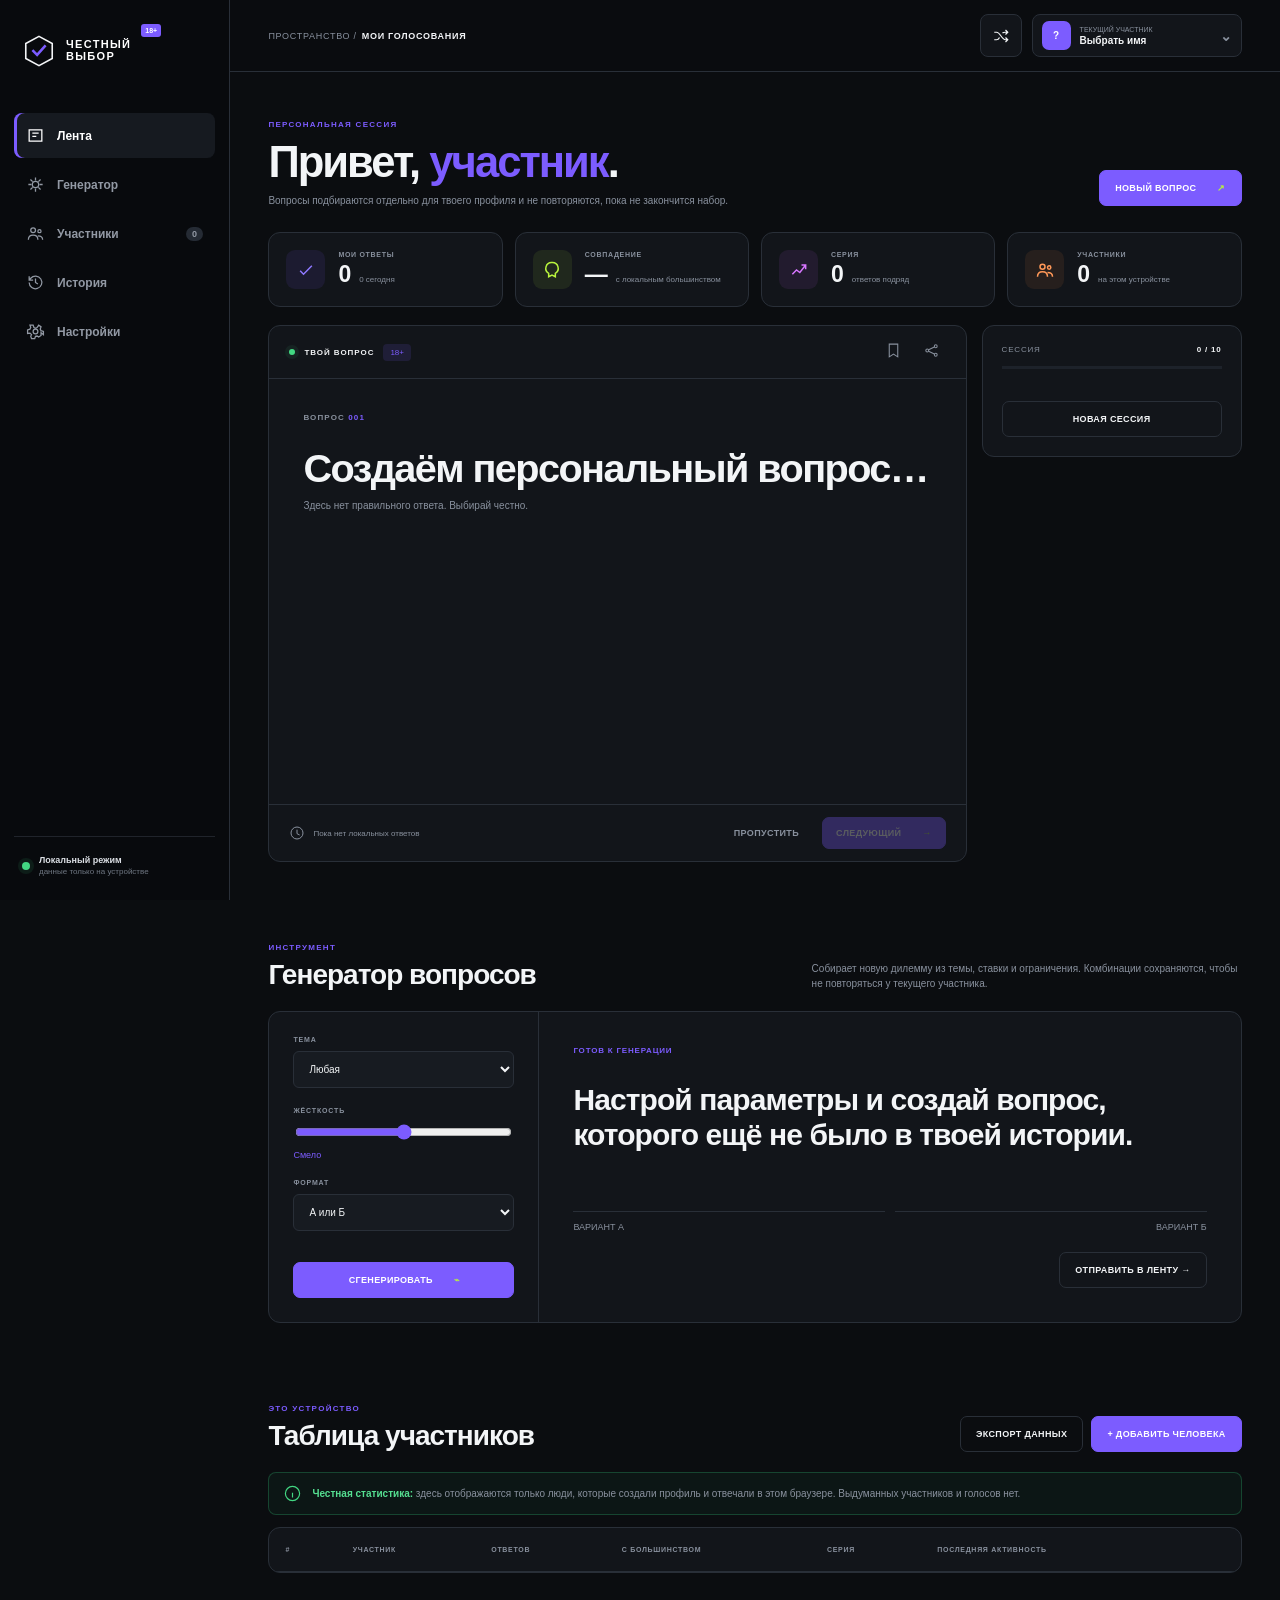
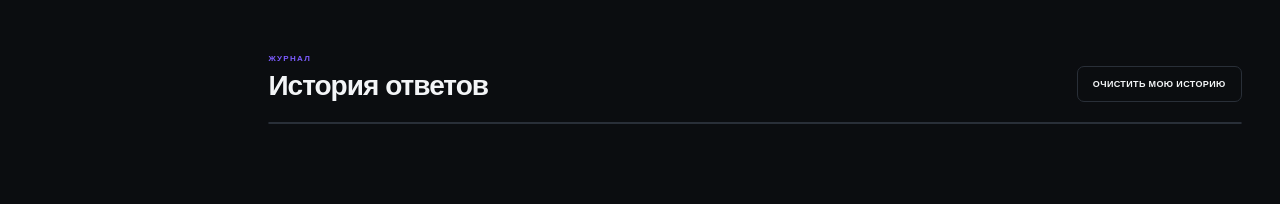
==== commit 81b79c12: "Fix sizing compact mode and question repetition" ====
--- a/index.html
+++ b/index.html
@@ -95,7 +95,7 @@
 </div>
 
 <div class="drawer" id="settingsDrawer" aria-hidden="true"><button class="drawer-backdrop" data-close-settings></button><aside><header><div><span>ПЕРСОНАЛИЗАЦИЯ</span><h2>Настройки</h2></div><button data-close-settings>×</button></header><div class="settings-body">
-  <section><h3>Внешний вид</h3><label class="setting-row"><span><b>Тема</b><small>Цветовая схема приложения</small></span><select id="themeSetting"><option value="dark">Тёмная</option><option value="light">Светлая</option><option value="system">Как в системе</option></select></label><label class="setting-row"><span><b>Акцент</b><small>Основной цвет интерфейса</small></span><div class="color-options" id="accentSetting"><button data-color="#7c5cff" style="--c:#7c5cff"></button><button data-color="#33d17a" style="--c:#33d17a"></button><button data-color="#ff5c5c" style="--c:#ff5c5c"></button><button data-color="#27a8ff" style="--c:#27a8ff"></button><button data-color="#f5c542" style="--c:#f5c542"></button></div></label><label class="setting-row"><span><b>Размер текста</b><small>От 90% до 115%</small></span><input id="fontSetting" type="range" min="90" max="115" step="5" value="100"></label><label class="setting-row"><span><b>Компактный режим</b><small>Меньше отступов и карточек</small></span><input class="switch" id="compactSetting" type="checkbox"></label><label class="setting-row"><span><b>Анимации</b><small>Плавные переходы</small></span><input class="switch" id="motionSetting" type="checkbox" checked></label></section>
+  <section><h3>Внешний вид</h3><label class="setting-row"><span><b>Тема</b><small>Цветовая схема приложения</small></span><select id="themeSetting"><option value="dark">Тёмная</option><option value="light">Светлая</option><option value="system">Как в системе</option></select></label><label class="setting-row"><span><b>Акцент</b><small>Основной цвет интерфейса</small></span><div class="color-options" id="accentSetting"><button data-color="#7c5cff" style="--c:#7c5cff"></button><button data-color="#33d17a" style="--c:#33d17a"></button><button data-color="#ff5c5c" style="--c:#ff5c5c"></button><button data-color="#27a8ff" style="--c:#27a8ff"></button><button data-color="#f5c542" style="--c:#f5c542"></button></div></label><label class="setting-row"><span><b>Размер текста</b><small id="fontSettingLabel">100% — стандартный</small></span><input id="fontSetting" type="range" min="90" max="125" step="5" value="100"></label><label class="setting-row"><span><b>Компактный режим</b><small>Скрывает приветствие и сильно уменьшает карточки</small></span><input class="switch" id="compactSetting" type="checkbox"></label><label class="setting-row"><span><b>Анимации</b><small>Плавные переходы</small></span><input class="switch" id="motionSetting" type="checkbox" checked></label></section>
   <section><h3>Вопросы</h3><label class="setting-row"><span><b>Контент 18+</b><small>Неловкие и взрослые темы</small></span><input class="switch" id="adultSetting" type="checkbox" checked></label><label class="setting-row"><span><b>Уровень жёсткости</b><small id="globalIntensityLabel">Смело</small></span><input id="globalIntensity" type="range" min="1" max="3" value="2"></label><label class="setting-row"><span><b>Не повторять вопросы</b><small>Отдельно для каждого профиля</small></span><input class="switch" id="uniqueSetting" type="checkbox" checked></label></section>
   <section><h3>Приватность и данные</h3><label class="setting-row"><span><b>Скрывать фамилию</b><small>В таблице будет видна только первая буква</small></span><input class="switch" id="privacySetting" type="checkbox"></label><div class="setting-buttons"><button class="outline" id="importData">Импорт JSON</button><button class="outline" id="exportDataSettings">Экспорт JSON</button></div><button class="danger full" id="resetAll">Удалить все локальные данные</button></section>
   <section><h3>Запуск без установки</h3><p class="settings-note">Скачай ZIP, распакуй архив и дважды нажми <b>index.html</b>. Python, Node.js и терминал не нужны.</p><a class="primary download-link" href="https://github.com/denissakun65-sys/vybor/archive/refs/heads/main.zip">Скачать ZIP <span>↓</span></a></section>
--- a/style.css
+++ b/style.css
@@ -1 +1,50 @@
 :root{--bg:#0b0d10;--panel:#12151a;--panel2:#171b21;--panel3:#1d222a;--text:#f3f5f7;--muted:#89919e;--line:#292f38;--accent:#7c5cff;--accent-rgb:124,92,255;--lime:#b8f43d;--danger:#ff5c64;--font-scale:1;--radius:12px;--space:28px}html[data-theme=light]{--bg:#edf0f4;--panel:#fff;--panel2:#f6f7f9;--panel3:#e9edf2;--text:#11151b;--muted:#6c7480;--line:#d7dce3}*{box-sizing:border-box}html{scroll-behavior:smooth;font-size:calc(16px * var(--font-scale))}body{margin:0;background:var(--bg);color:var(--text);font-family:Inter,Segoe UI,Arial,sans-serif;font-size:14px}button,input,select{font:inherit}button{color:inherit}.app-shell{display:grid;grid-template-columns:230px 1fr;min-height:100vh}.sidebar{position:fixed;inset:0 auto 0 0;width:230px;background:#080a0d;border-right:1px solid var(--line);padding:24px 14px;display:flex;flex-direction:column;z-index:30}.logo{height:54px;display:flex;align-items:center;gap:10px;padding:0 8px;color:#fff;text-decoration:none}.logo svg{width:34px;fill:none;stroke:var(--text);stroke-width:1.7}.logo svg path:last-child{stroke:var(--accent);stroke-width:2.7}.logo span{font-size:11px;font-weight:900;line-height:1.05;letter-spacing:.12em}.logo b{align-self:flex-start;background:var(--accent);padding:3px 4px;border-radius:3px;font-size:7px}.sidebar nav{display:flex;flex-direction:column;gap:4px;margin-top:35px}.sidebar nav a,.sidebar nav button{height:45px;border:0;background:transparent;color:#9299a4;text-decoration:none;display:flex;align-items:center;gap:12px;padding:0 12px;border-radius:8px;cursor:pointer;text-align:left;font-size:12px;font-weight:650}.sidebar nav a:hover,.sidebar nav button:hover,.sidebar nav a.active{background:#161a20;color:#fff}.sidebar nav a.active{box-shadow:inset 3px 0 var(--accent)}.sidebar nav svg{width:19px;fill:none;stroke:currentColor;stroke-width:1.6}.sidebar nav i{font-style:normal;margin-left:auto;background:#252b34;padding:2px 6px;border-radius:10px;font-size:9px}.sidebar-foot{margin-top:auto;border-top:1px solid #20242b;padding:18px 8px 0;display:flex;gap:9px;align-items:center}.status-dot{width:8px;height:8px;border-radius:50%;background:#42d782;box-shadow:0 0 0 4px #42d78218}.sidebar-foot div{display:flex;flex-direction:column}.sidebar-foot strong{font-size:9px;color:#dce0e5}.sidebar-foot small{font-size:8px;color:#6f7782;margin-top:2px}main{grid-column:2;min-width:0}.topbar{height:72px;position:sticky;top:0;background:rgba(11,13,16,.9);backdrop-filter:blur(14px);border-bottom:1px solid var(--line);display:flex;align-items:center;justify-content:space-between;padding:0 3vw;z-index:20}.topbar>div:first-of-type{font-size:9px;letter-spacing:.08em}.crumb{color:var(--muted);margin-right:5px}.top-actions{display:flex;gap:10px}.icon-action{width:42px;border:1px solid var(--line);border-radius:8px;background:var(--panel);display:grid;place-items:center;cursor:pointer}.icon-action:hover{border-color:var(--accent)}.icon-action svg{width:18px;fill:none;stroke:currentColor;stroke-width:1.6}.profile-button{min-width:210px;border:1px solid var(--line);background:var(--panel);border-radius:8px;padding:6px 9px;display:flex;gap:9px;align-items:center;text-align:left;cursor:pointer}.avatar{width:29px;height:29px;border-radius:7px;background:var(--accent);display:grid;place-items:center;color:#fff;font-size:10px;font-weight:900}.profile-button>span:nth-child(2){display:flex;flex-direction:column;flex:1}.profile-button small{font-size:7px;color:var(--muted);text-transform:uppercase}.profile-button strong{font-size:10px;margin-top:2px}.profile-button>b{color:var(--muted)}.mobile-menu{display:none}.content{padding:42px 3vw 80px;max-width:1600px;margin:auto}.welcome-row{display:flex;justify-content:space-between;align-items:flex-end;margin-bottom:26px}.eyebrow,.section-title>div>span{font-size:8px;font-weight:800;letter-spacing:.16em;color:var(--accent)}h1,h2,h3,p{margin-top:0}.welcome-row h1{font-size:clamp(30px,3.4vw,49px);letter-spacing:-.045em;margin:8px 0}.welcome-row h1 span{color:var(--accent)}.welcome-row p{color:var(--muted);font-size:11px;margin:0}.primary,.outline,.ghost,.danger{border-radius:7px;padding:12px 15px;font-size:9px;font-weight:800;letter-spacing:.04em;text-transform:uppercase;cursor:pointer}.primary{border:1px solid var(--accent);background:var(--accent);color:#fff}.primary:hover{filter:brightness(1.12)}.primary span{margin-left:18px;color:var(--lime)}.primary:disabled{opacity:.3;cursor:not-allowed}.outline{border:1px solid var(--line);background:transparent}.outline:hover{border-color:var(--accent)}.ghost{border:0;background:transparent;color:var(--muted)}.danger{border:1px solid #ff5c644d;background:#ff5c6411;color:var(--danger)}.full{width:100%}.small{padding:10px 13px}.stats-grid{display:grid;grid-template-columns:repeat(4,1fr);gap:12px;margin-bottom:18px}.stats-grid article{background:var(--panel);border:1px solid var(--line);border-radius:var(--radius);padding:17px;display:flex;gap:13px;align-items:center}.stat-icon{width:39px;height:39px;border-radius:9px;display:grid;place-items:center;background:#7c5cff18;color:#8f79ff}.stat-icon.lime{background:#b8f43d16;color:#b8f43d}.stat-icon.purple{background:#d35cff16;color:#d776ff}.stat-icon.orange{background:#ff8a3d16;color:#ff9858}.stat-icon svg{width:20px;fill:none;stroke:currentColor;stroke-width:1.8}.stats-grid article>div:last-child{display:grid;grid-template-columns:auto auto;align-items:end;column-gap:8px}.stats-grid small{grid-column:1/3;color:var(--muted);font-size:7px;font-weight:bold;letter-spacing:.1em}.stats-grid strong{font-size:23px;margin-top:3px}.stats-grid article span{font-size:8px;color:var(--muted);margin-bottom:4px}.main-grid{display:grid;grid-template-columns:minmax(0,1fr) 260px;gap:15px;scroll-margin-top:90px}.question-panel,.session-panel,.generator-card,.table-wrap,.history-list{background:var(--panel);border:1px solid var(--line);border-radius:var(--radius)}.panel-head{height:53px;border-bottom:1px solid var(--line);padding:0 20px;display:flex;align-items:center;justify-content:space-between}.panel-head>div{display:flex;align-items:center;gap:9px}.panel-head b{font-size:8px;letter-spacing:.12em}.panel-head i{font-style:normal;background:rgba(var(--accent-rgb),.13);color:var(--accent);font-size:8px;padding:4px 7px;border-radius:4px}.live-dot{width:6px;height:6px;border-radius:50%;background:#42d782;box-shadow:0 0 0 4px #42d78213}.panel-head button{border:0;background:none;color:var(--muted);cursor:pointer}.panel-head button.active{color:var(--accent)}.panel-head svg{width:17px;fill:none;stroke:currentColor;stroke-width:1.5}.question-body{padding:34px 34px 24px;min-height:425px;display:flex;flex-direction:column}.question-number{font-size:8px;font-weight:800;letter-spacing:.14em;color:var(--muted)}.question-number span{color:var(--accent)}.question-body h2{font-size:clamp(29px,3.1vw,45px);line-height:1.12;letter-spacing:-.04em;max-width:900px;margin:24px 0 10px}.question-body>p{font-size:10px;color:var(--muted);margin-bottom:30px}.answer-grid{display:grid;grid-template-columns:1fr 1fr;gap:11px;margin-top:auto}.answer-btn{border:1px solid var(--line);background:var(--panel2);min-height:83px;border-radius:9px;padding:17px;text-align:left;position:relative;overflow:hidden;cursor:pointer}.answer-btn:hover:not(:disabled){border-color:var(--accent)}.answer-btn .answer-fill{position:absolute;inset:0 auto 0 0;width:0;background:rgba(var(--accent-rgb),.16);transition:width .65s}.answer-btn .answer-inner{position:relative;z-index:1;display:flex;justify-content:space-between;align-items:center;gap:8px}.answer-btn small{display:block;font-size:7px;color:var(--muted);margin-bottom:5px}.answer-btn b{font-size:13px}.answer-btn strong{font-size:22px;display:none}.answer-btn.revealed strong{display:block}.answer-btn.chosen{border-color:var(--accent);box-shadow:inset 0 0 0 1px var(--accent)}.answer-btn:disabled{color:var(--text);cursor:default}.result-note{height:18px;color:var(--accent);font-size:9px;font-weight:700;margin-top:10px}.question-footer{min-height:57px;border-top:1px solid var(--line);padding:9px 20px;display:flex;align-items:center;justify-content:space-between}.question-footer>div{display:flex;align-items:center;gap:8px}.question-footer svg{width:16px;fill:none;stroke:var(--muted);stroke-width:1.5}.question-footer>div:first-child span{font-size:8px;color:var(--muted)}.session-panel{padding:19px;align-self:start}.panel-title{display:flex;justify-content:space-between;font-size:8px;letter-spacing:.1em}.panel-title span{color:var(--muted)}.progress{height:3px;background:var(--panel3);margin:12px 0 17px}.progress i{display:block;width:0;height:100%;background:var(--accent);transition:.3s}.session-list{display:flex;flex-direction:column;gap:4px;margin-bottom:15px}.session-item{height:37px;border-radius:6px;padding:0 9px;display:flex;align-items:center;gap:9px;background:var(--panel2);font-size:8px;color:var(--muted)}.session-item i{width:16px;height:16px;border:1px solid var(--line);border-radius:50%;display:grid;place-items:center;font-style:normal;font-size:7px}.session-item.done{color:var(--text)}.session-item.done i{background:var(--accent);border-color:var(--accent)}.session-item.current{box-shadow:inset 2px 0 var(--lime)}.section-block{padding-top:75px;scroll-margin-top:80px}.section-title{display:flex;align-items:flex-end;justify-content:space-between;margin-bottom:20px}.section-title h2{font-size:28px;letter-spacing:-.035em;margin:6px 0 0}.section-title>p{color:var(--muted);font-size:10px;line-height:1.5;max-width:430px;margin:0}.section-actions{display:flex;gap:8px}.generator-card{display:grid;grid-template-columns:270px 1fr;overflow:hidden}.generator-form{padding:24px;border-right:1px solid var(--line);display:flex;flex-direction:column;gap:19px}.generator-form label{display:flex;flex-direction:column;gap:8px}.generator-form label>span{font-size:7px;font-weight:bold;color:var(--muted);letter-spacing:.12em}.generator-form select,.setting-row select{background:var(--panel2);border:1px solid var(--line);border-radius:6px;color:var(--text);padding:11px;font-size:10px}.generator-form input[type=range],.setting-row input[type=range]{accent-color:var(--accent)}.generator-form output{font-size:9px;color:var(--accent)}.generator-form .primary{margin-top:auto}.generator-preview{padding:34px;min-height:310px;display:flex;flex-direction:column}.generator-preview>span{font-size:8px;color:var(--accent);font-weight:bold;letter-spacing:.1em}.generator-preview h3{font-size:30px;line-height:1.18;letter-spacing:-.03em;margin:27px 0}.generator-preview>div{display:grid;grid-template-columns:1fr 1fr;gap:10px;margin-top:auto}.generator-preview i{font-style:normal;border-top:1px solid var(--line);padding-top:10px;font-size:9px;color:var(--muted)}.generator-preview i+ i{text-align:right}.generator-preview button{align-self:flex-end;margin-top:20px}.truth-banner{border:1px solid #36c87c44;background:#36c87c0d;border-radius:8px;padding:11px 14px;display:flex;gap:10px;align-items:center;margin-bottom:12px}.truth-banner svg{width:19px;fill:none;stroke:#42d782;stroke-width:1.5;flex:0 0 auto}.truth-banner p{font-size:9px;color:var(--muted);margin:0}.truth-banner strong{color:#55df91}.table-wrap{overflow:auto;position:relative}.table-wrap table{width:100%;border-collapse:collapse;min-width:800px}.table-wrap th{height:43px;text-align:left;padding:0 16px;color:var(--muted);font-size:7px;letter-spacing:.1em;border-bottom:1px solid var(--line)}.table-wrap td{height:58px;padding:0 16px;font-size:10px;border-bottom:1px solid var(--line)}.table-person{display:flex;align-items:center;gap:10px}.table-person .avatar{width:29px;height:29px}.table-person span{display:flex;flex-direction:column}.table-person small{font-size:7px;color:var(--muted);margin-top:3px}.rank-pill{color:var(--accent);font-weight:bold}.table-actions button{border:0;background:none;color:var(--muted);cursor:pointer}.empty-table{text-align:center;color:var(--muted);font-size:10px;padding:45px;display:none}.history-list{overflow:hidden}.history-item{display:grid;grid-template-columns:36px minmax(0,1fr) auto;gap:14px;padding:16px 20px;border-bottom:1px solid var(--line);align-items:center}.history-item:last-child{border:0}.history-item>span{width:30px;height:30px;border-radius:7px;background:var(--panel3);display:grid;place-items:center;color:var(--accent);font-size:9px}.history-item h4{margin:0 0 4px;font-size:11px}.history-item p{margin:0;font-size:8px;color:var(--muted)}.history-item time{font-size:8px;color:var(--muted)}.empty-history{text-align:center;padding:45px;color:var(--muted);font-size:10px}.drawer{position:fixed;inset:0;z-index:80;visibility:hidden}.drawer.open{visibility:visible}.drawer-backdrop{position:absolute;inset:0;border:0;background:#0009;opacity:0;transition:.2s}.drawer.open .drawer-backdrop{opacity:1}.drawer>aside{position:absolute;right:0;top:0;bottom:0;width:min(460px,100%);background:var(--panel);border-left:1px solid var(--line);transform:translateX(100%);transition:.25s;overflow:auto}.drawer.open>aside{transform:none}.drawer header{height:84px;border-bottom:1px solid var(--line);padding:18px 22px;display:flex;justify-content:space-between}.drawer header span{font-size:7px;color:var(--accent)}.drawer header h2{font-size:24px;margin:4px 0}.drawer header button{border:0;background:none;font-size:25px;cursor:pointer}.settings-body{padding:22px}.settings-body section{margin-bottom:30px}.settings-body h3{font-size:10px;text-transform:uppercase;letter-spacing:.1em;color:var(--muted);padding-bottom:9px;border-bottom:1px solid var(--line)}.setting-row{min-height:58px;display:flex;justify-content:space-between;align-items:center;gap:20px;border-bottom:1px solid var(--line)}.setting-row>span{display:flex;flex-direction:column}.setting-row b{font-size:10px}.setting-row small{font-size:8px;color:var(--muted);margin-top:4px}.setting-buttons{display:grid;grid-template-columns:1fr 1fr;gap:8px;margin:14px 0}.settings-note{font-size:9px;line-height:1.55;color:var(--muted);margin-bottom:16px}.download-link{display:block;text-align:center;text-decoration:none}.color-options{display:flex;gap:6px}.color-options button{width:22px;height:22px;border:2px solid var(--panel);outline:1px solid var(--line);border-radius:50%;background:var(--c);cursor:pointer}.color-options button.active{outline-color:var(--text)}.switch{appearance:none;width:35px;height:19px;border-radius:10px;background:var(--panel3);position:relative;cursor:pointer}.switch:after{content:"";position:absolute;width:13px;height:13px;border-radius:50%;background:#88909b;left:3px;top:3px;transition:.2s}.switch:checked{background:var(--accent)}.switch:checked:after{left:19px;background:white}.modal{position:fixed;inset:0;background:#07090ceF;z-index:100;display:none;place-items:center;padding:20px}.modal.open{display:grid}.modal-card{width:min(430px,100%);background:var(--panel);border:1px solid var(--line);border-radius:14px;padding:34px;text-align:center;box-shadow:0 30px 80px #0008}.identity-icon{width:66px;height:66px;border-radius:17px;background:rgba(var(--accent-rgb),.13);color:var(--accent);display:grid;place-items:center;margin:0 auto 20px}.identity-icon svg{width:40px;fill:none;stroke:currentColor;stroke-width:1.5}.modal-kicker{font-size:7px;letter-spacing:.16em;color:var(--accent);font-weight:bold}.modal-card h2{font-size:27px;letter-spacing:-.035em;margin:9px 0 10px}.modal-card>p{font-size:9px;line-height:1.55;color:var(--muted);margin-bottom:22px}.modal-card form{text-align:left}.modal-card form>label:first-child{display:flex;flex-direction:column;gap:7px}.modal-card label>span{font-size:8px;font-weight:bold}.modal-card input[type=text],#realNameInput{height:45px;background:var(--panel2);border:1px solid var(--line);border-radius:7px;padding:0 12px;color:var(--text)}#realNameInput.invalid{border-color:var(--danger)}#nameError{font-size:8px;color:var(--muted)}#nameError.error{color:var(--danger)}.age-check{display:flex;gap:9px;align-items:center;margin:15px 0}.modal-cancel{border:0;background:none;color:var(--muted);font-size:9px;margin-top:13px;cursor:pointer}.profile-menu{position:fixed;z-index:70;width:250px;background:var(--panel);border:1px solid var(--line);border-radius:9px;padding:7px;box-shadow:0 15px 40px #0008;display:none}.profile-menu.open{display:block}.profile-menu button{width:100%;border:0;background:none;padding:9px;border-radius:6px;text-align:left;font-size:10px;cursor:pointer}.profile-menu button:hover{background:var(--panel2)}.profile-menu .menu-person{display:flex;align-items:center;gap:8px}.profile-menu hr{border:0;border-top:1px solid var(--line)}.toast{position:fixed;left:50%;bottom:25px;transform:translate(-50%,20px);opacity:0;background:var(--text);color:var(--bg);padding:11px 16px;border-radius:7px;font-size:9px;font-weight:bold;z-index:120;transition:.2s}.toast.show{opacity:1;transform:translate(-50%,0)}body.compact{--space:18px}body.compact .content{padding-top:25px}body.compact .question-body{min-height:350px;padding:24px}body.no-motion *,body.no-motion *:before,body.no-motion *:after{animation:none!important;transition:none!important}@media(max-width:1050px){.stats-grid{grid-template-columns:1fr 1fr}.main-grid{grid-template-columns:1fr}.session-panel{display:none}.generator-card{grid-template-columns:240px 1fr}}@media(max-width:760px){.app-shell{display:block}.sidebar{transform:translateX(-100%);transition:.2s}.sidebar.open{transform:none}.sidebar.open:after{content:"";position:fixed;inset:0 0 0 230px;background:#0008}.topbar{padding:0 15px}.mobile-menu{display:block;border:0;background:none;color:var(--text);font-size:19px}.topbar>div:first-of-type{display:none}.profile-button{min-width:0}.profile-button>span:nth-child(2),.profile-button>b{display:none}.content{padding:30px 15px 60px}.welcome-row{align-items:flex-start}.welcome-row .primary{display:none}.stats-grid{grid-template-columns:1fr 1fr}.stats-grid article{padding:12px}.stats-grid article span{display:none}.main-grid{display:block}.question-body{padding:24px 18px;min-height:470px}.question-body h2{font-size:30px}.answer-grid{grid-template-columns:1fr}.question-footer{align-items:flex-end}.question-footer>div:first-child{max-width:90px}.section-block{padding-top:55px}.section-title{align-items:flex-start}.section-title>p{display:none}.section-title h2{font-size:24px}.section-actions{flex-direction:column}.generator-card{grid-template-columns:1fr}.generator-form{border-right:0;border-bottom:1px solid var(--line)}.generator-preview{padding:24px;min-height:330px}.generator-preview h3{font-size:25px}.history-item{grid-template-columns:30px 1fr}.history-item time{display:none}}
+
+/* Functional sizing: these values are recalculated by JavaScript. */
+body{font-size:var(--body-size,14px)}
+.sidebar nav a,.sidebar nav button{font-size:var(--nav-size,12px)}
+.welcome-row h1{font-size:var(--welcome-size,clamp(30px,3.4vw,49px))}
+.question-body h2{font-size:var(--question-size,clamp(29px,3.1vw,45px))}
+.section-title h2{font-size:var(--section-size,28px)}
+.generator-preview h3{font-size:var(--preview-size,30px)}
+.answer-btn b{font-size:var(--answer-size,13px)}
+.stats-grid strong{font-size:var(--stat-size,23px)}
+.modal-card h2{font-size:var(--modal-title-size,27px)}
+.welcome-row p,.section-title>p,.question-body>p,.truth-banner p,.setting-row b{font-size:var(--meta-size,10px)}
+.key-hints{border-left:1px solid var(--line);padding-left:9px;margin-left:5px;color:var(--muted);font-size:8px}
+
+/* Compact mode changes layout, not only a couple of paddings. */
+body.compact .app-shell{grid-template-columns:190px 1fr}
+body.compact .sidebar{width:190px;padding:14px 10px}
+body.compact .sidebar nav{margin-top:18px}
+body.compact .sidebar nav a,body.compact .sidebar nav button{height:37px}
+body.compact .topbar{height:56px}
+body.compact .content{padding:18px 2vw 45px;max-width:1250px}
+body.compact .welcome-row{display:none}
+body.compact .stats-grid{gap:8px;margin-bottom:10px}
+body.compact .stats-grid article{padding:9px 11px}
+body.compact .stat-icon{width:30px;height:30px}
+body.compact .stats-grid strong{font-size:18px}
+body.compact .main-grid{grid-template-columns:minmax(0,1fr) 215px;gap:9px}
+body.compact .panel-head{height:41px;padding:0 14px}
+body.compact .question-body{min-height:285px;padding:20px}
+body.compact .question-body h2{font-size:clamp(24px,2.5vw,35px);margin:15px 0 7px}
+body.compact .question-body>p{margin-bottom:16px}
+body.compact .answer-btn{min-height:59px;padding:11px}
+body.compact .question-footer{min-height:47px;padding:6px 14px}
+body.compact .session-panel{padding:13px}
+body.compact .session-item{height:28px}
+body.compact .section-block{padding-top:40px}
+body.compact .generator-form,body.compact .generator-preview{padding:18px}
+body.compact .generator-preview{min-height:245px}
+body.compact .history-item{padding:10px 15px}
+body.compact .table-wrap td{height:45px}
+
+@media(max-width:760px){
+  .key-hints{display:none}
+  body.compact .app-shell{display:block}
+  body.compact .sidebar{width:210px}
+  body.compact .main-grid{display:block}
+  body.compact .question-body{min-height:360px}
+  body.compact .question-body h2{font-size:26px}
+}
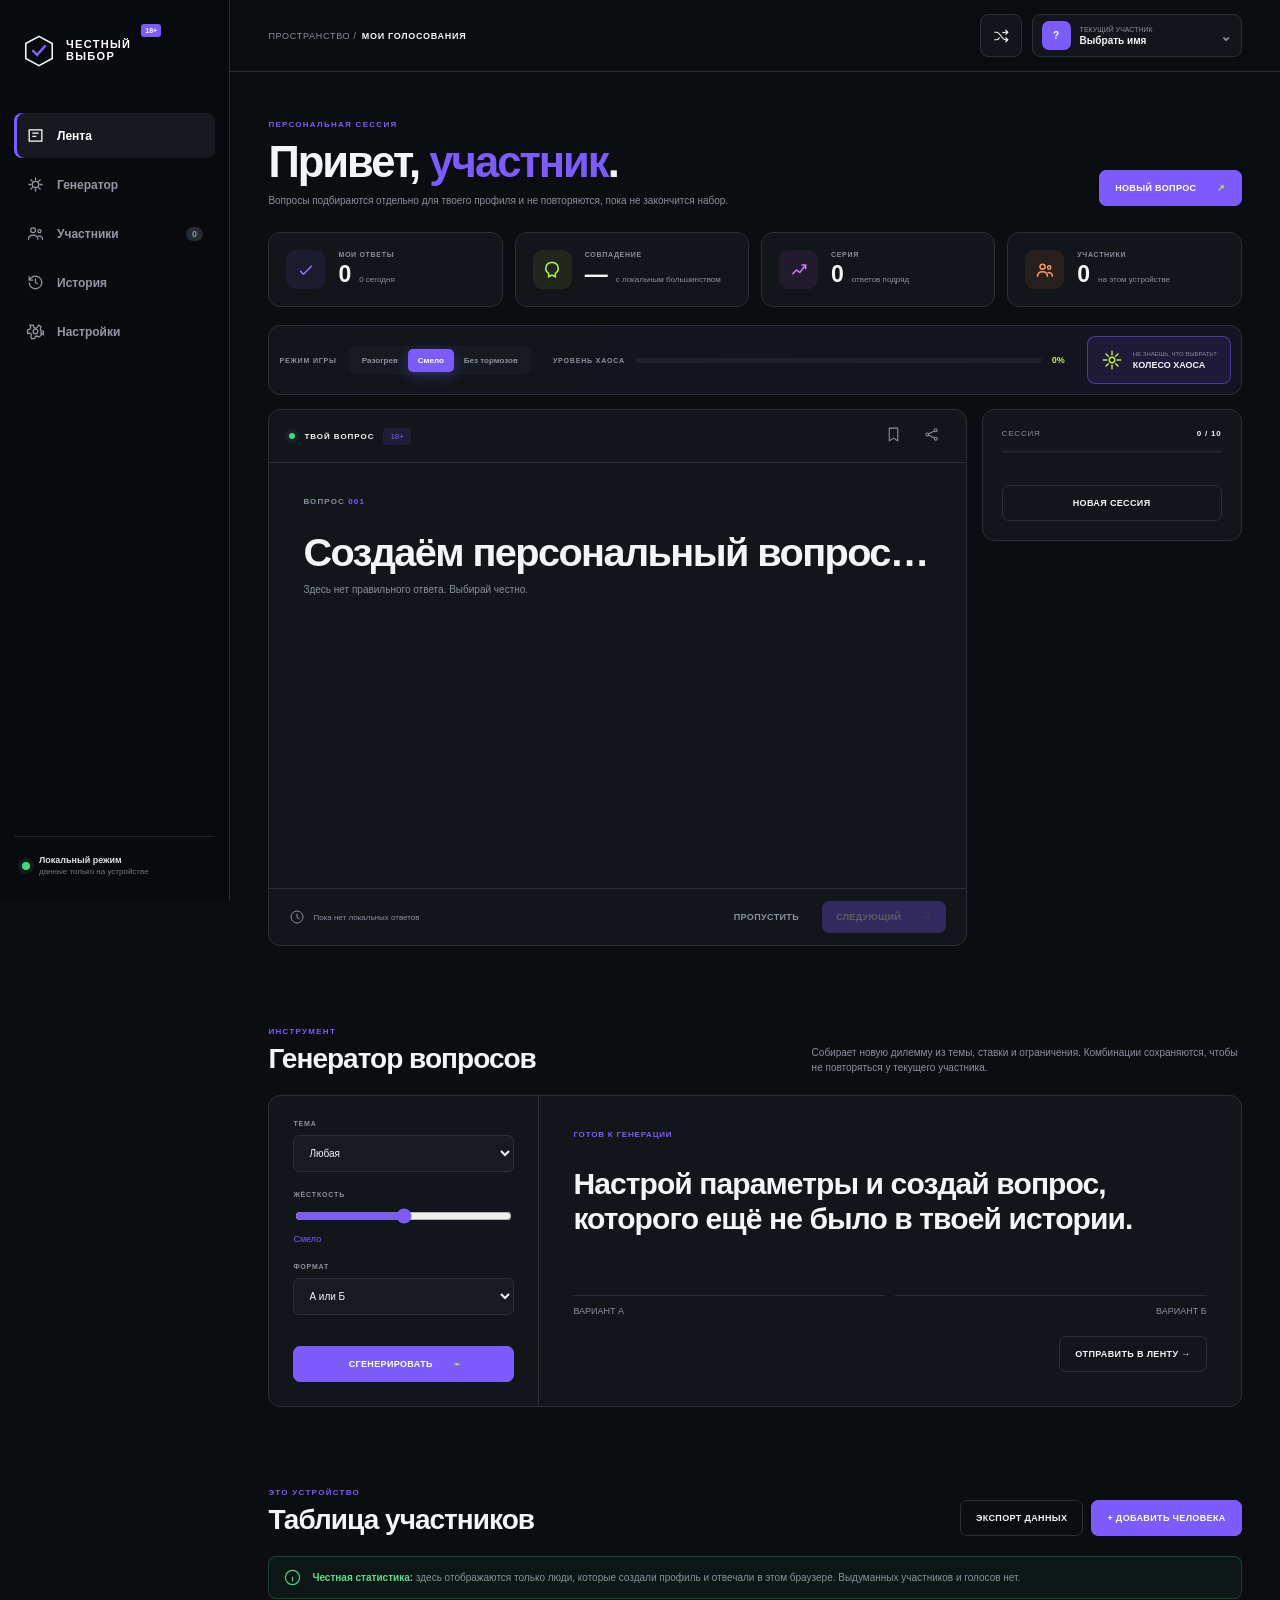
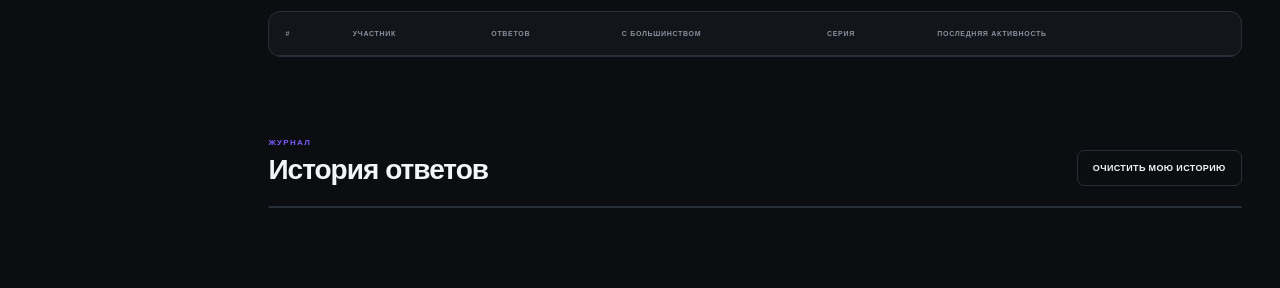
==== commit 016e1716: "Add fun game modes and strengthen repeat protection" ====
--- a/index.html
+++ b/index.html
@@ -5,7 +5,14 @@
   <meta name="theme-color" content="#0b0d10">
   <title>Честный выбор — локальные голосования 18+</title>
   <meta name="description" content="Персональные дилеммы, честная локальная статистика и таблица участников.">
-  <link rel="stylesheet" href="style.css">
+  <meta property="og:title" content="Честный выбор 18+">
+  <meta property="og:description" content="Персональные дилеммы без выдуманных голосов. Работает прямо в браузере.">
+  <meta property="og:image" content="https://denissakun65-sys.github.io/vybor/assets/preview.png">
+  <meta property="og:type" content="website">
+  <meta property="og:url" content="https://denissakun65-sys.github.io/vybor/">
+  <link rel="icon" href="favicon.svg" type="image/svg+xml">
+  <link rel="manifest" href="manifest.webmanifest">
+  <link rel="stylesheet" href="style.css?v=8">
 </head>
 <body>
 <div class="app-shell">
@@ -45,6 +52,12 @@
         <article><div class="stat-icon lime"><svg viewBox="0 0 24 24"><path d="M12 3a7 7 0 0 0-4 13v4l4-2 4 2v-4a7 7 0 0 0-4-13Z"/></svg></div><div><small>СОВПАДЕНИЕ</small><strong id="statAgreement">—</strong><span>с локальным большинством</span></div></article>
         <article><div class="stat-icon purple"><svg viewBox="0 0 24 24"><path d="M4 17 9 12l4 3 7-9M15 6h5v5"/></svg></div><div><small>СЕРИЯ</small><strong id="statStreak">0</strong><span>ответов подряд</span></div></article>
         <article><div class="stat-icon orange"><svg viewBox="0 0 24 24"><circle cx="9" cy="8" r="3"/><circle cx="17" cy="9" r="2"/><path d="M3 20c0-4 2-6 6-6s6 2 6 6M15 15c4 0 6 2 6 5"/></svg></div><div><small>УЧАСТНИКИ</small><strong id="statPeople">0</strong><span>на этом устройстве</span></div></article>
+      </section>
+
+      <section class="playbar" aria-label="Режим игры">
+        <div class="mode-control"><span>РЕЖИМ ИГРЫ</span><div id="playModes"><button data-mode="1">Разогрев</button><button class="active" data-mode="2">Смело</button><button data-mode="3">Без тормозов</button></div></div>
+        <div class="chaos-meter"><span>УРОВЕНЬ ХАОСА</span><div><i id="chaosBar"></i></div><b id="chaosValue">0%</b></div>
+        <button class="chaos-button" id="chaosQuestion"><svg viewBox="0 0 24 24"><path d="M12 2v5M12 17v5M2 12h5M17 12h5M5 5l3.5 3.5M15.5 15.5 19 19M19 5l-3.5 3.5M8.5 15.5 5 19"/><circle cx="12" cy="12" r="3"/></svg><span><small>НЕ ЗНАЕШЬ, ЧТО ВЫБРАТЬ?</small><b>КОЛЕСО ХАОСА</b></span></button>
       </section>
 
       <section class="main-grid" id="feed">
--- a/style.css
+++ b/style.css
@@ -48,3 +48,10 @@
   body.compact .question-body{min-height:360px}
   body.compact .question-body h2{font-size:26px}
 }
+
+/* Playful layer */
+.playbar{display:grid;grid-template-columns:auto minmax(220px,1fr) auto;gap:12px;align-items:center;margin-bottom:14px;padding:10px;background:linear-gradient(105deg,var(--panel),rgba(var(--accent-rgb),.08));border:1px solid var(--line);border-radius:var(--radius)}
+.mode-control{display:flex;align-items:center;gap:12px}.mode-control>span,.chaos-meter>span,.achievement-box>span{font-size:7px;font-weight:800;letter-spacing:.12em;color:var(--muted)}.mode-control>div{display:flex;background:var(--panel2);padding:3px;border-radius:7px}.mode-control button{border:0;background:transparent;padding:7px 10px;border-radius:5px;color:var(--muted);font-size:8px;font-weight:700;cursor:pointer}.mode-control button.active{background:var(--accent);color:#fff;box-shadow:0 4px 14px rgba(var(--accent-rgb),.3)}.chaos-meter{display:grid;grid-template-columns:auto 1fr auto;align-items:center;gap:10px;padding:0 10px}.chaos-meter>div{height:5px;border-radius:4px;background:var(--panel3);overflow:hidden}.chaos-meter i{display:block;width:0;height:100%;background:linear-gradient(90deg,var(--accent),var(--lime));transition:width .6s}.chaos-meter b{font-size:9px;color:var(--lime)}.chaos-button{height:48px;border:1px solid rgba(var(--accent-rgb),.5);background:rgba(var(--accent-rgb),.1);border-radius:8px;padding:0 13px;display:flex;gap:10px;align-items:center;cursor:pointer}.chaos-button:hover{background:var(--accent);color:#fff;transform:translateY(-1px)}.chaos-button svg{width:22px;fill:none;stroke:var(--lime);stroke-width:1.5}.chaos-button span{display:flex;flex-direction:column;text-align:left}.chaos-button small{font-size:6px;color:var(--muted)}.chaos-button b{font-size:9px;margin-top:3px}.fun-verdict{display:none;align-items:center;gap:12px;margin-top:12px;padding:11px 13px;background:linear-gradient(90deg,rgba(var(--accent-rgb),.18),transparent);border-left:3px solid var(--accent);border-radius:0 7px 7px 0;animation:verdictIn .32s ease}.fun-verdict.show{display:flex}.fun-verdict>span{width:31px;height:31px;border-radius:50%;background:var(--accent);color:#fff;display:grid;place-items:center;font-size:18px}.fun-verdict div{display:flex;flex-direction:column}.fun-verdict small{font-size:6px;letter-spacing:.15em;color:var(--muted)}.fun-verdict b{font-size:11px;margin-top:3px}.confetti{position:absolute;inset:0;pointer-events:none;overflow:hidden}.question-body{position:relative}.confetti i{position:absolute;top:45%;left:50%;width:7px;height:12px;background:var(--c);animation:confettiFly .8s ease-out forwards;transform:translate(-50%,-50%) rotate(var(--r))}@keyframes confettiFly{to{transform:translate(var(--x),var(--y)) rotate(calc(var(--r) + 260deg));opacity:0}}@keyframes verdictIn{from{opacity:0;transform:translateY(6px)}}.achievement-box{border-top:1px solid var(--line);padding:13px 0;margin-top:8px}.achievement-box>div{display:flex;gap:5px;margin-top:9px;flex-wrap:wrap}.achievement{width:29px;height:29px;border:1px solid var(--line);border-radius:7px;display:grid;place-items:center;color:#555d69;font-size:11px}.achievement.unlocked{color:var(--lime);border-color:#b8f43d55;background:#b8f43d0d}.achievement[title]{cursor:help}
+body.compact .playbar{padding:6px;margin-bottom:8px}.compact .chaos-button{height:38px}.compact .fun-verdict{padding:7px 10px}
+@media(max-width:900px){.playbar{grid-template-columns:1fr auto}.chaos-meter{grid-column:1/3;grid-row:2}.mode-control{overflow:auto}.mode-control>span{display:none}}
+@media(max-width:600px){.playbar{display:flex;flex-direction:column;align-items:stretch}.mode-control>div{width:100%}.mode-control button{flex:1}.chaos-meter{display:grid;padding:5px}.chaos-button{justify-content:center}.fun-verdict b{font-size:10px}}
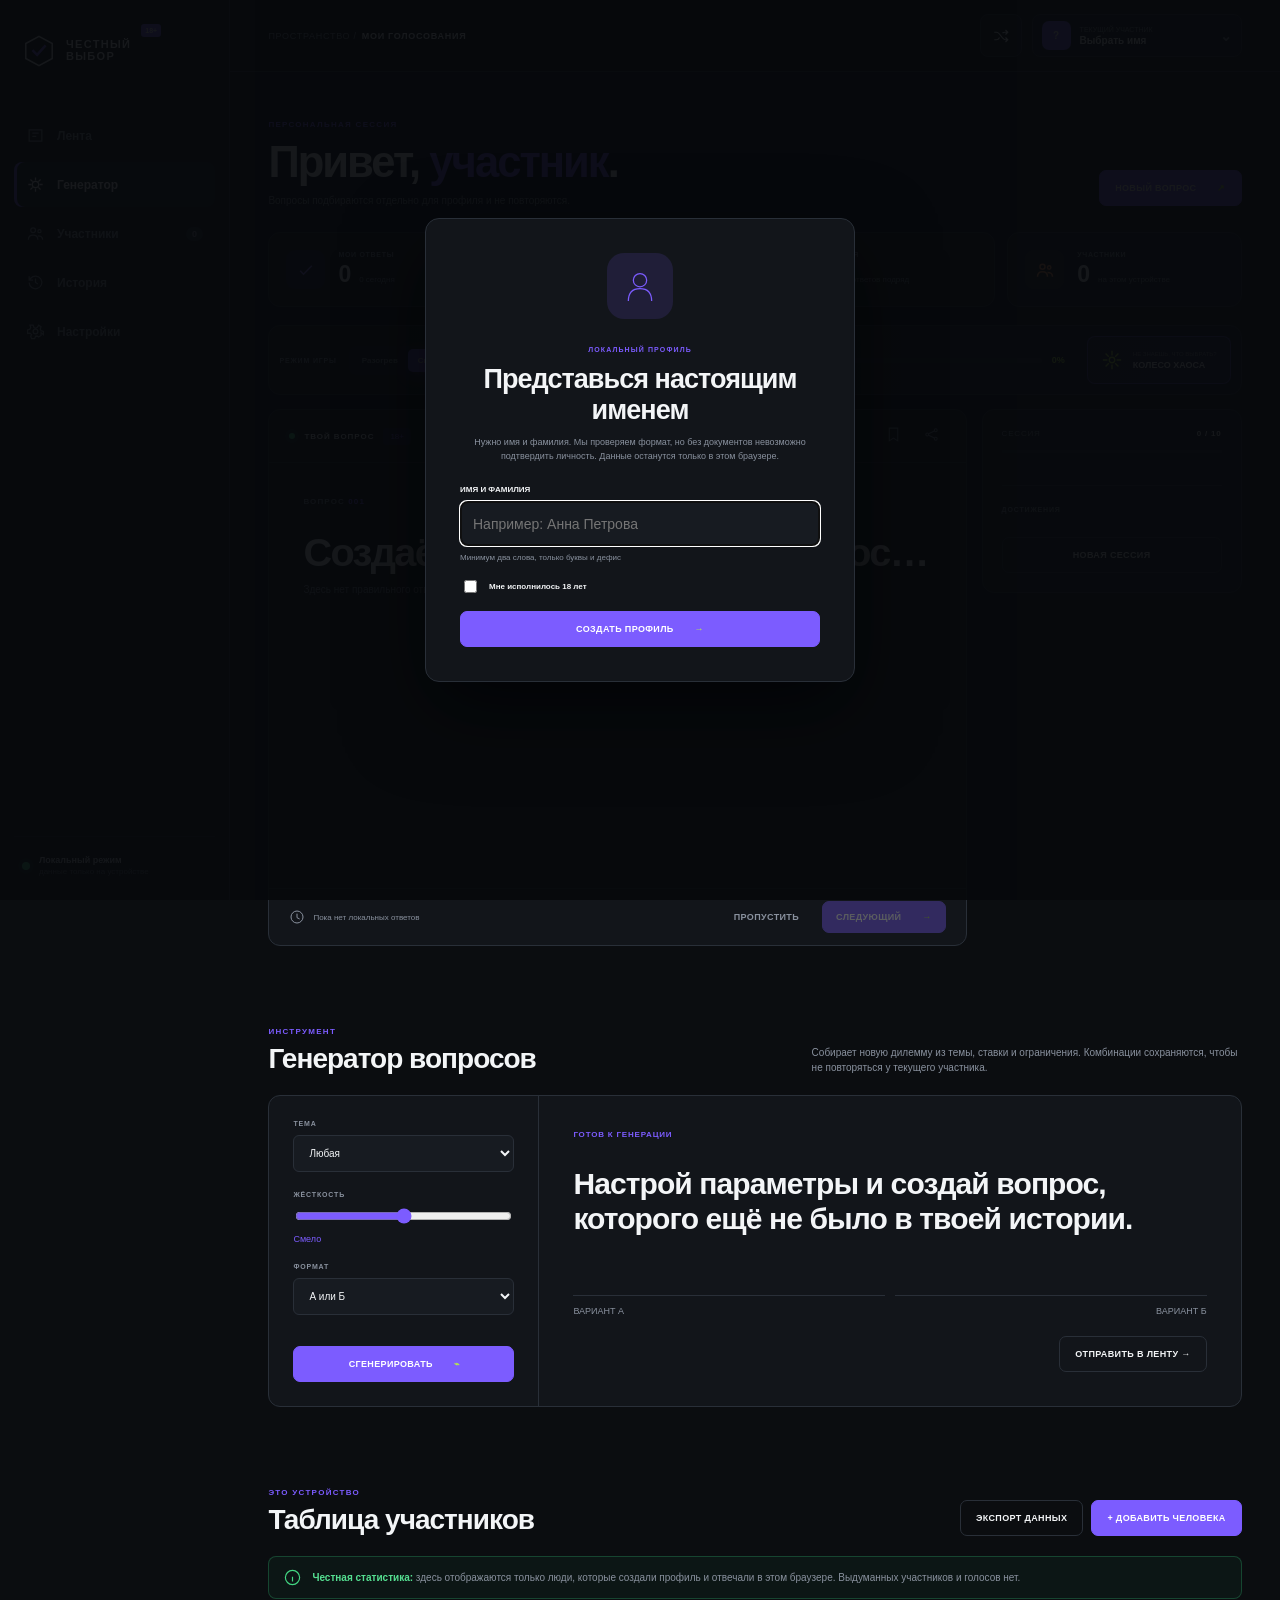
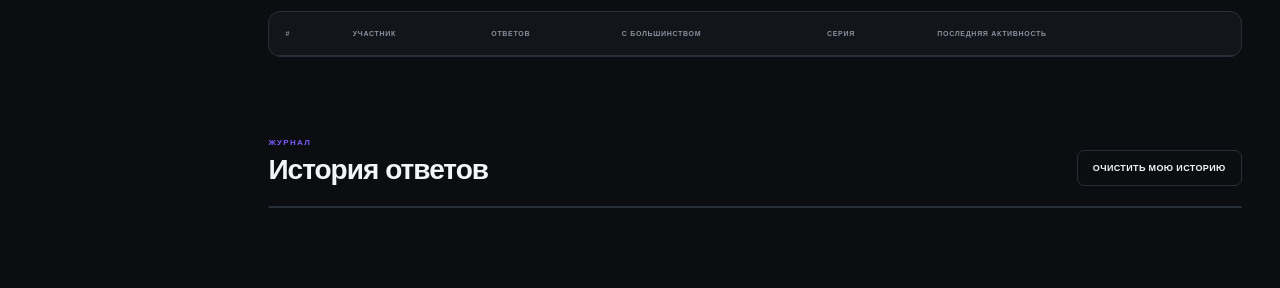
==== commit 02620efa: "Fix missing interactive UI elements" ====
--- a/index.html
+++ b/index.html
@@ -12,7 +12,7 @@
   <meta property="og:url" content="https://denissakun65-sys.github.io/vybor/">
   <link rel="icon" href="favicon.svg" type="image/svg+xml">
   <link rel="manifest" href="manifest.webmanifest">
-  <link rel="stylesheet" href="style.css?v=8">
+  <link rel="stylesheet" href="style.css?v=9">
 </head>
 <body>
 <div class="app-shell">
@@ -43,7 +43,7 @@
 
     <div class="content">
       <section class="welcome-row">
-        <div><span class="eyebrow">ПЕРСОНАЛЬНАЯ СЕССИЯ</span><h1>Привет, <span id="helloName">участник</span>.</h1><p>Вопросы подбираются отдельно для твоего профиля и не повторяются, пока не закончится набор.</p></div>
+        <div><span class="eyebrow">ПЕРСОНАЛЬНАЯ СЕССИЯ</span><h1>Привет, <span id="helloName">участник</span>.</h1><p id="remainingQuestions">Вопросы подбираются отдельно для профиля и не повторяются.</p></div>
         <button class="primary" id="quickGenerate">Новый вопрос <span>↗</span></button>
       </section>
 
@@ -69,6 +69,8 @@
             <p id="questionNote">Здесь нет правильного ответа. Выбирай честно.</p>
             <div class="answer-grid" id="answerGrid"></div>
             <div class="result-note" id="resultNote"></div>
+            <div class="fun-verdict" id="funVerdict"><span id="verdictIcon">↯</span><div><small id="verdictLabel">ВЕРДИКТ</small><b id="verdictText"></b></div></div>
+            <div class="confetti" id="confetti" aria-hidden="true"></div>
           </div>
           <footer class="question-footer"><div><svg viewBox="0 0 24 24"><circle cx="12" cy="12" r="9"/><path d="M12 7v6l4 2"/></svg><span id="localVoteLabel">Пока нет локальных ответов</span></div><div><button class="ghost" id="skipQuestion">Пропустить</button><button class="primary small" id="nextQuestion" disabled>Следующий <span>→</span></button></div></footer>
         </article>
@@ -76,6 +78,7 @@
           <div class="panel-title"><span>СЕССИЯ</span><b id="sessionProgress">0 / 10</b></div>
           <div class="progress"><i id="sessionBar"></i></div>
           <div class="session-list" id="sessionList"></div>
+          <div class="achievement-box"><span>ДОСТИЖЕНИЯ</span><div id="achievementList"></div></div>
           <button class="outline full" id="restartSession">Новая сессия</button>
         </aside>
       </section>
@@ -84,7 +87,7 @@
         <div class="section-title"><div><span>ИНСТРУМЕНТ</span><h2>Генератор вопросов</h2></div><p>Собирает новую дилемму из темы, ставки и ограничения. Комбинации сохраняются, чтобы не повторяться у текущего участника.</p></div>
         <div class="generator-card">
           <div class="generator-form">
-            <label><span>ТЕМА</span><select id="genCategory"><option value="random">Любая</option><option value="adult">18+ и неловкое</option><option value="relations">Отношения</option><option value="money">Деньги</option><option value="life">Жизнь</option><option value="absurd">Абсурд</option></select></label>
+            <label><span>ТЕМА</span><select id="genCategory"><option value="random">Любая</option><option value="adult">18+ и неловкое</option><option value="cringe">Кринж и друзья</option><option value="relations">Отношения</option><option value="money">Деньги</option><option value="life">Жизнь</option><option value="absurd">Абсурд</option></select></label>
             <label><span>ЖЁСТКОСТЬ</span><input type="range" id="genIntensity" min="1" max="3" value="2"><output id="intensityOutput">Смело</output></label>
             <label><span>ФОРМАТ</span><select id="genFormat"><option value="either">А или Б</option><option value="yesno">Да или нет</option><option value="sacrifice">Чем пожертвовать</option></select></label>
             <button class="primary" id="generateCustom">Сгенерировать <span>⌁</span></button>
@@ -109,7 +112,7 @@
 
 <div class="drawer" id="settingsDrawer" aria-hidden="true"><button class="drawer-backdrop" data-close-settings></button><aside><header><div><span>ПЕРСОНАЛИЗАЦИЯ</span><h2>Настройки</h2></div><button data-close-settings>×</button></header><div class="settings-body">
   <section><h3>Внешний вид</h3><label class="setting-row"><span><b>Тема</b><small>Цветовая схема приложения</small></span><select id="themeSetting"><option value="dark">Тёмная</option><option value="light">Светлая</option><option value="system">Как в системе</option></select></label><label class="setting-row"><span><b>Акцент</b><small>Основной цвет интерфейса</small></span><div class="color-options" id="accentSetting"><button data-color="#7c5cff" style="--c:#7c5cff"></button><button data-color="#33d17a" style="--c:#33d17a"></button><button data-color="#ff5c5c" style="--c:#ff5c5c"></button><button data-color="#27a8ff" style="--c:#27a8ff"></button><button data-color="#f5c542" style="--c:#f5c542"></button></div></label><label class="setting-row"><span><b>Размер текста</b><small id="fontSettingLabel">100% — стандартный</small></span><input id="fontSetting" type="range" min="90" max="125" step="5" value="100"></label><label class="setting-row"><span><b>Компактный режим</b><small>Скрывает приветствие и сильно уменьшает карточки</small></span><input class="switch" id="compactSetting" type="checkbox"></label><label class="setting-row"><span><b>Анимации</b><small>Плавные переходы</small></span><input class="switch" id="motionSetting" type="checkbox" checked></label></section>
-  <section><h3>Вопросы</h3><label class="setting-row"><span><b>Контент 18+</b><small>Неловкие и взрослые темы</small></span><input class="switch" id="adultSetting" type="checkbox" checked></label><label class="setting-row"><span><b>Уровень жёсткости</b><small id="globalIntensityLabel">Смело</small></span><input id="globalIntensity" type="range" min="1" max="3" value="2"></label><label class="setting-row"><span><b>Не повторять вопросы</b><small>Отдельно для каждого профиля</small></span><input class="switch" id="uniqueSetting" type="checkbox" checked></label></section>
+  <section><h3>Вопросы</h3><label class="setting-row"><span><b>Контент 18+</b><small>Неловкие и взрослые темы</small></span><input class="switch" id="adultSetting" type="checkbox" checked></label><label class="setting-row"><span><b>Уровень жёсткости</b><small id="globalIntensityLabel">Смело</small></span><input id="globalIntensity" type="range" min="1" max="3" value="2"></label><label class="setting-row"><span><b>Не повторять вопросы</b><small>Учитываются показанные и пропущенные вопросы</small></span><input class="switch" id="uniqueSetting" type="checkbox" checked></label><button class="outline full" id="resetSeen">Начать набор вопросов заново</button></section>
   <section><h3>Приватность и данные</h3><label class="setting-row"><span><b>Скрывать фамилию</b><small>В таблице будет видна только первая буква</small></span><input class="switch" id="privacySetting" type="checkbox"></label><div class="setting-buttons"><button class="outline" id="importData">Импорт JSON</button><button class="outline" id="exportDataSettings">Экспорт JSON</button></div><button class="danger full" id="resetAll">Удалить все локальные данные</button></section>
   <section><h3>Запуск без установки</h3><p class="settings-note">Скачай ZIP, распакуй архив и дважды нажми <b>index.html</b>. Python, Node.js и терминал не нужны.</p><a class="primary download-link" href="https://github.com/denissakun65-sys/vybor/archive/refs/heads/main.zip">Скачать ZIP <span>↓</span></a></section>
 </div></aside></div>
